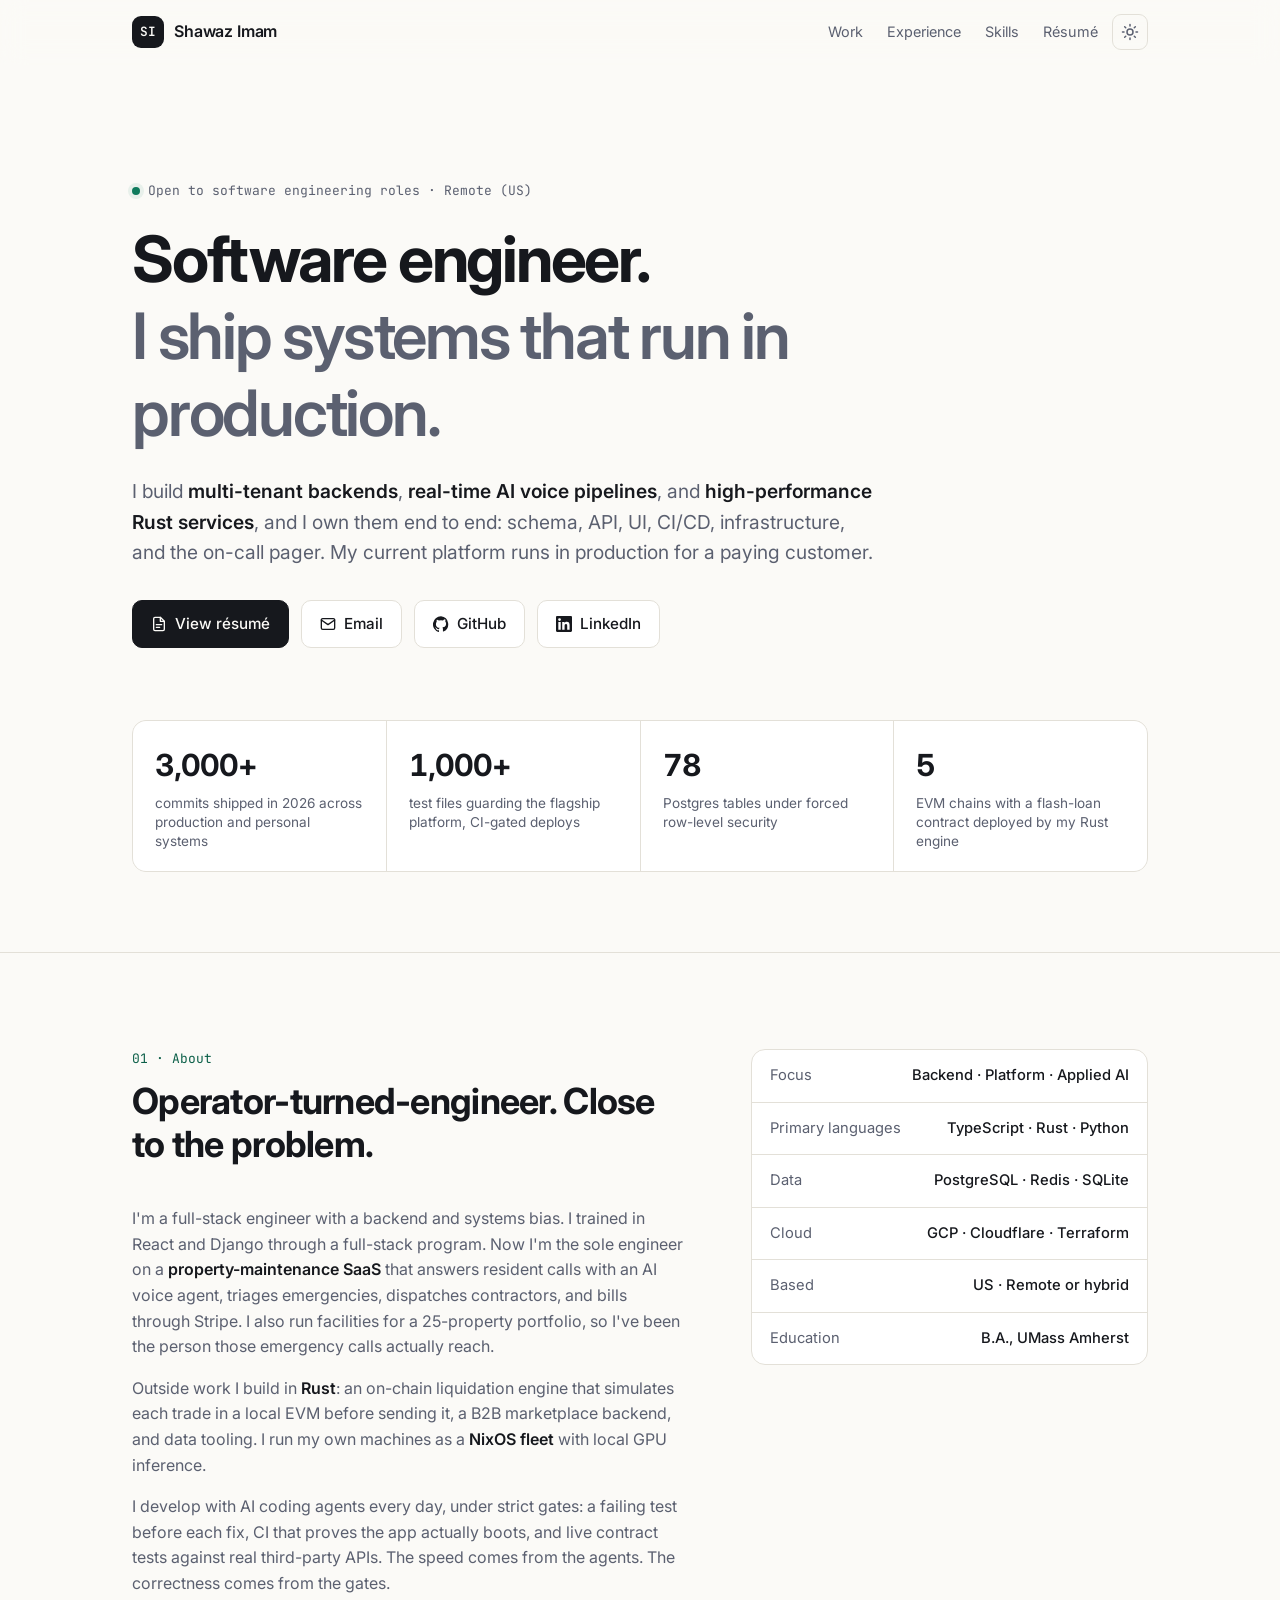
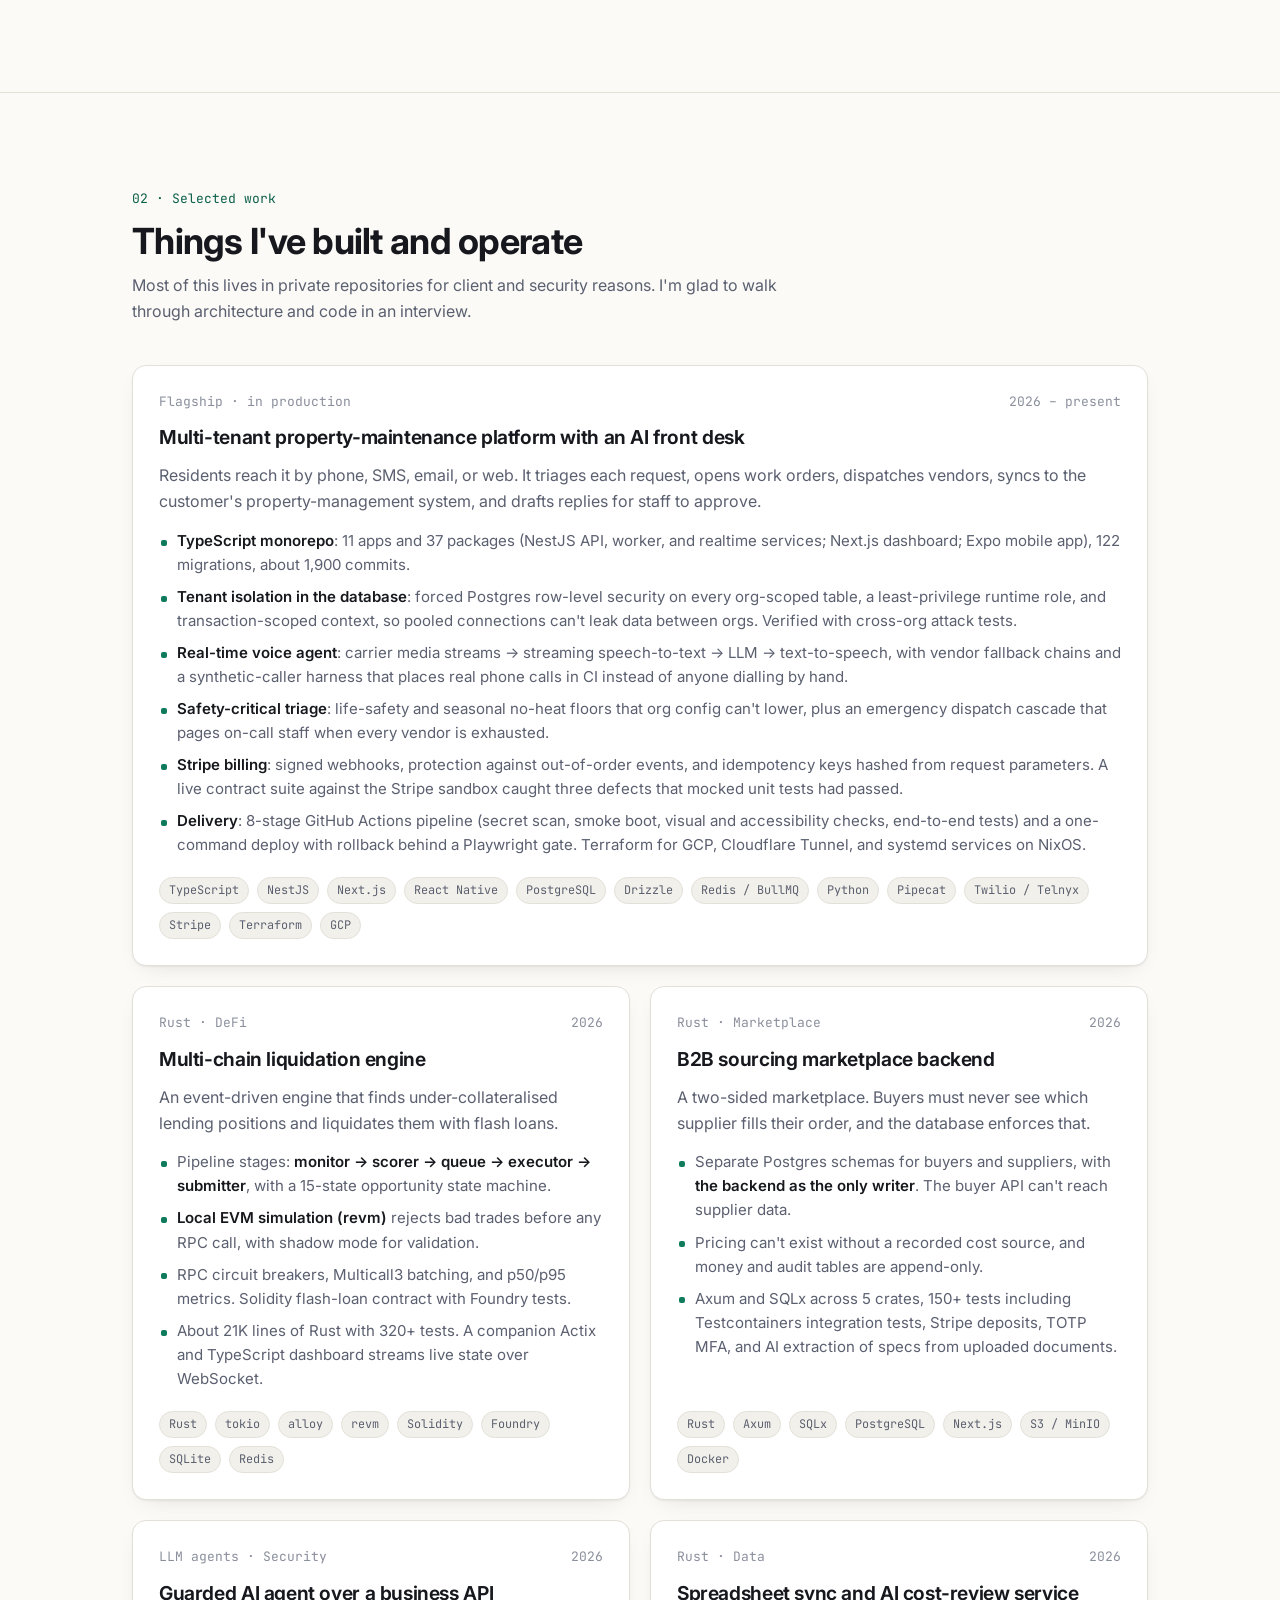
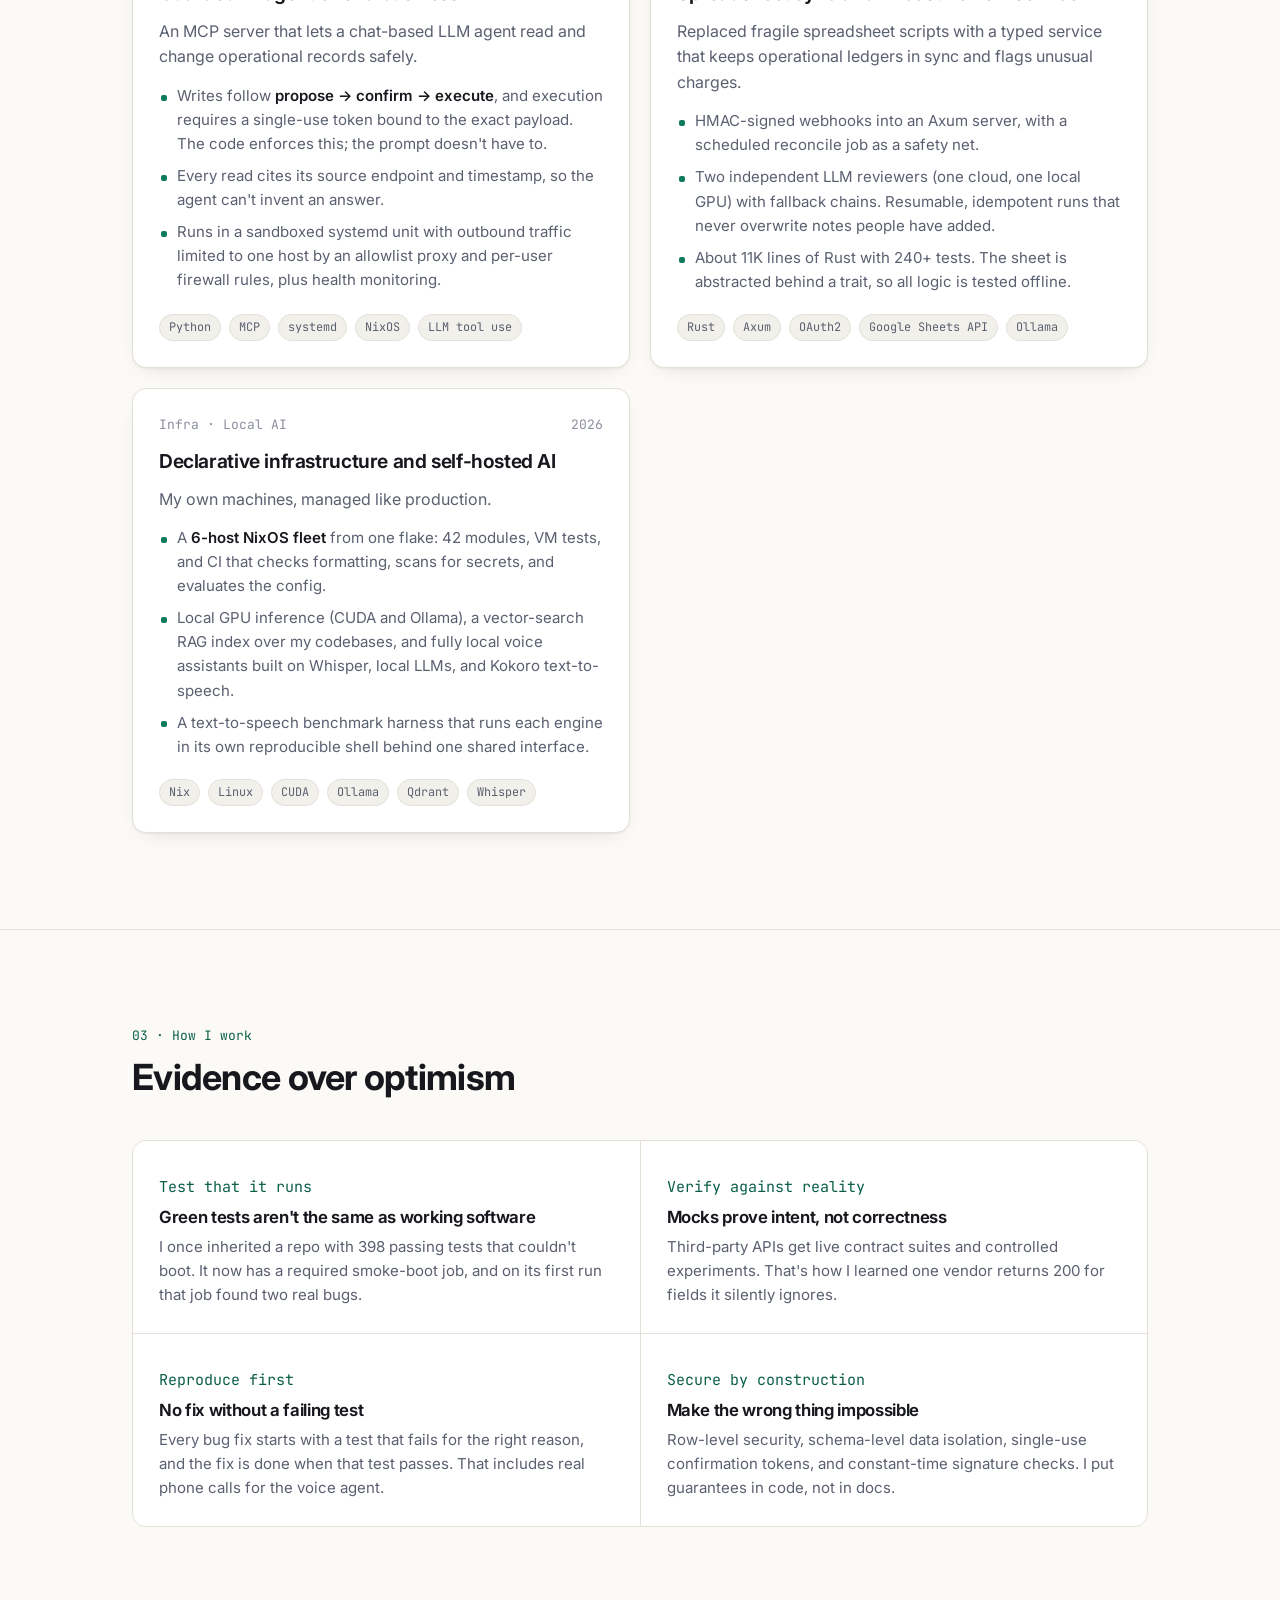
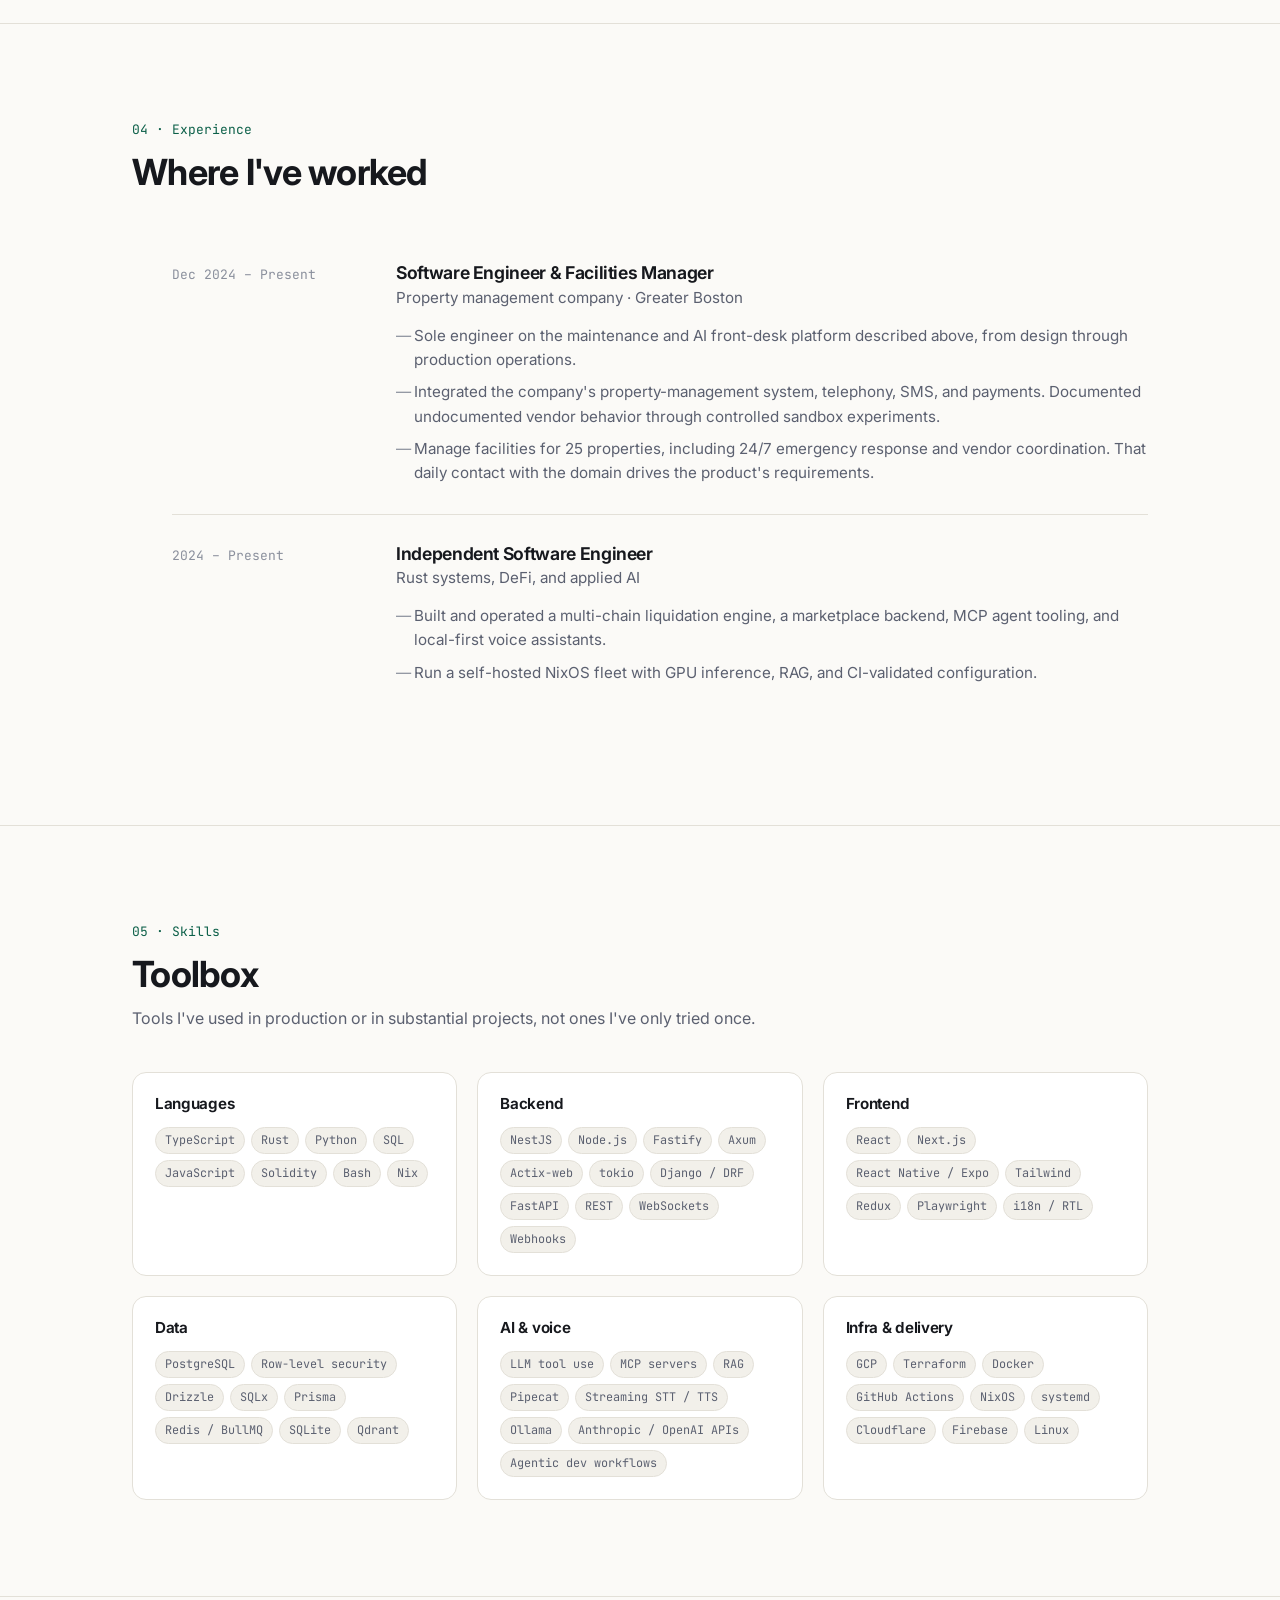
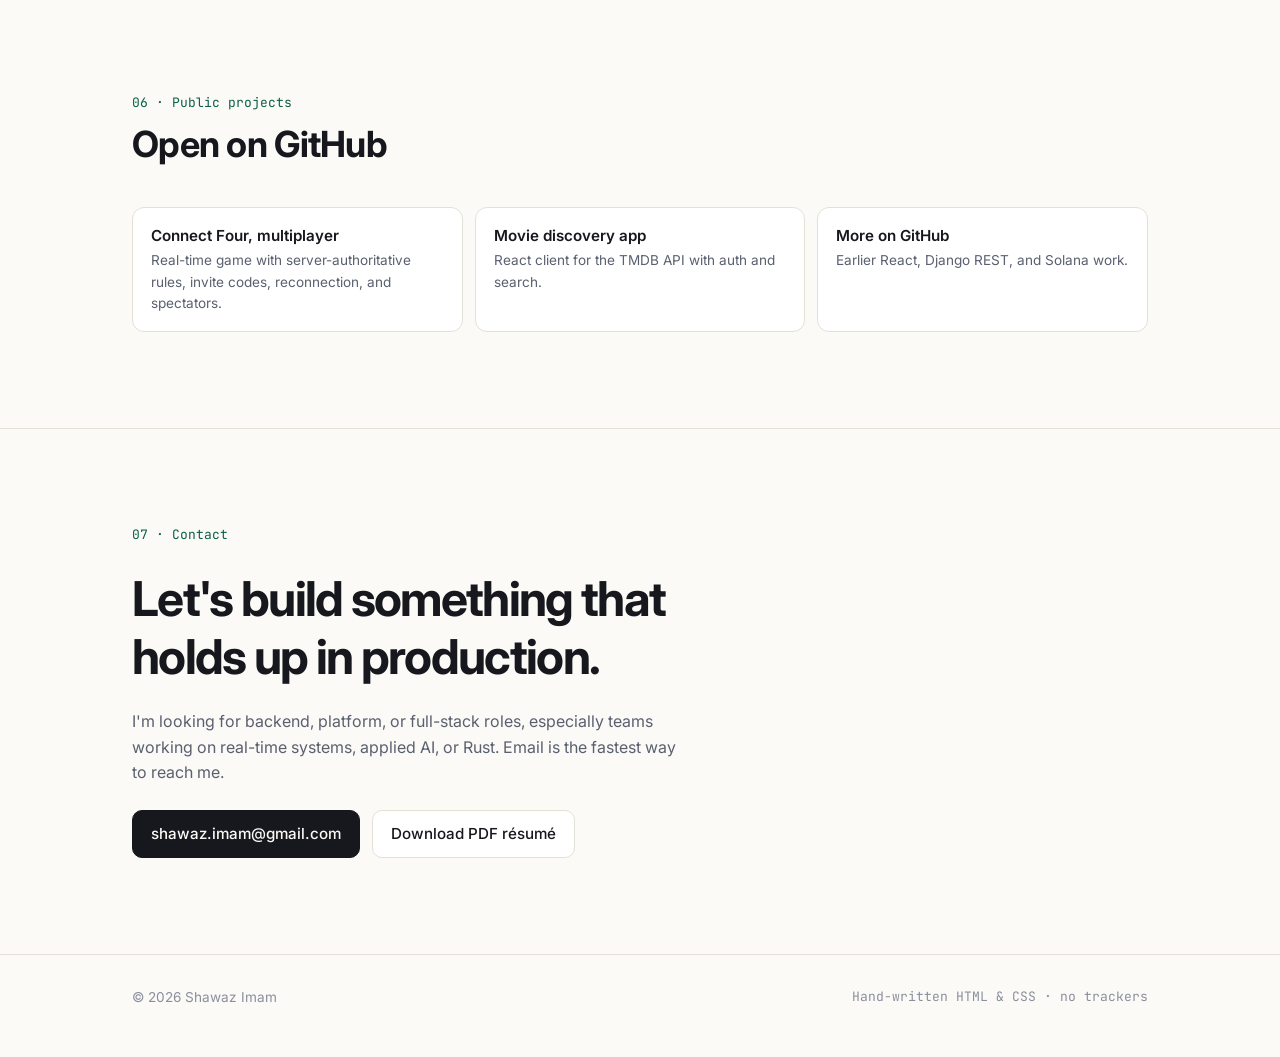
==== index.html @ 184ab825 "Remove NioyaTech role from portfolio and résumé It was not a real employer; drop the role, its metri" ====
<!doctype html>
<html lang="en" class="no-js">
  <head>
    <meta charset="UTF-8" />
    <meta name="viewport" content="width=device-width, initial-scale=1.0" />
    <title>Shawaz Imam — Software Engineer</title>
    <meta
      name="description"
      content="Shawaz Imam — software engineer building production backends, real-time AI voice systems, and Rust services. TypeScript, Rust, Python, PostgreSQL."
    />
    <meta property="og:title" content="Shawaz Imam — Software Engineer" />
    <meta
      property="og:description"
      content="Production backends, real-time AI voice systems, and Rust services."
    />
    <meta property="og:type" content="website" />
    <meta property="og:url" content="https://shawaz.org/" />
    <meta name="theme-color" content="#0c0e12" media="(prefers-color-scheme: dark)" />
    <meta name="theme-color" content="#fbfaf7" media="(prefers-color-scheme: light)" />
    <link rel="canonical" href="https://shawaz.org/" />
    <link rel="icon" href="./Images/favicon.svg" type="image/svg+xml" />
    <link rel="icon" type="image/png" sizes="32x32" href="./favicon-32x32.png" />
    <link rel="apple-touch-icon" sizes="180x180" href="./Images/apple-touch-icon.png" />
    <link rel="preconnect" href="https://fonts.googleapis.com" />
    <link rel="preconnect" href="https://fonts.gstatic.com" crossorigin />
    <link
      href="https://fonts.googleapis.com/css2?family=Inter:wght@400;500;600;700&family=JetBrains+Mono:wght@400;500;600&display=swap"
      rel="stylesheet"
    />
    <link rel="stylesheet" href="./styles/main.css" />
    <script>
      try {
        var t = localStorage.getItem("shawaz-theme");
        if (t === "light" || t === "dark") document.documentElement.setAttribute("data-theme", t);
      } catch (e) {}
    </script>
    <script type="application/ld+json">
      {
        "@context": "https://schema.org",
        "@type": "Person",
        "name": "Shawaz Imam",
        "jobTitle": "Software Engineer",
        "url": "https://shawaz.org",
        "sameAs": ["https://github.com/shawazi", "https://www.linkedin.com/in/shawazi/"]
      }
    </script>
  </head>
  <body>
    <a class="skip" href="#main">Skip to content</a>

    <header class="nav">
      <div class="wrap">
        <a class="brand" href="#top" aria-label="Shawaz Imam, home">
          <span class="monogram" aria-hidden="true">SI</span>
          <span>Shawaz Imam</span>
        </a>
        <nav aria-label="Primary">
          <ul class="nav-links">
            <li class="hide-sm"><a href="#work">Work</a></li>
            <li class="hide-sm"><a href="#experience">Experience</a></li>
            <li class="hide-sm"><a href="#skills">Skills</a></li>
            <li><a href="./resume.html">Résumé</a></li>
            <li>
              <button class="icon-btn" id="theme-toggle" type="button" aria-label="Toggle color theme">
                <svg viewBox="0 0 24 24" fill="none" stroke="currentColor" stroke-width="2" stroke-linecap="round" stroke-linejoin="round" aria-hidden="true">
                  <circle cx="12" cy="12" r="4" />
                  <path d="M12 2v2M12 20v2M4.9 4.9l1.4 1.4M17.7 17.7l1.4 1.4M2 12h2M20 12h2M4.9 19.1l1.4-1.4M17.7 6.3l1.4-1.4" />
                </svg>
              </button>
            </li>
          </ul>
        </nav>
      </div>
    </header>

    <main id="main">
      <section class="hero" id="top">
        <div class="wrap">
          <p class="eyebrow mono"><span class="dot" aria-hidden="true"></span>Open to software engineering roles · Remote (US)</p>
          <h1>Software engineer. <span>I ship systems that run in production.</span></h1>
          <p class="lede">
            I build <strong>multi-tenant backends</strong>, <strong>real-time AI voice pipelines</strong>, and
            <strong>high-performance Rust services</strong>, and I own them end to end: schema, API, UI, CI/CD,
            infrastructure, and the on-call pager. My current platform runs in production for a paying customer.
          </p>
          <div class="cta">
            <a class="btn primary" href="./resume.html">
              <svg viewBox="0 0 24 24" fill="none" stroke="currentColor" stroke-width="2" stroke-linecap="round" stroke-linejoin="round" aria-hidden="true"><path d="M14 2H6a2 2 0 0 0-2 2v16a2 2 0 0 0 2 2h12a2 2 0 0 0 2-2V8z" /><path d="M14 2v6h6M8 13h8M8 17h5" /></svg>
              View résumé
            </a>
            <a class="btn" href="mailto:shawaz.imam@gmail.com">
              <svg viewBox="0 0 24 24" fill="none" stroke="currentColor" stroke-width="2" stroke-linecap="round" stroke-linejoin="round" aria-hidden="true"><rect x="2" y="4" width="20" height="16" rx="2" /><path d="m22 6-10 7L2 6" /></svg>
              Email
            </a>
            <a class="btn" href="https://github.com/shawazi" target="_blank" rel="noopener">
              <svg viewBox="0 0 24 24" fill="currentColor" aria-hidden="true"><path d="M12 .5a12 12 0 0 0-3.8 23.4c.6.1.8-.3.8-.6v-2c-3.3.7-4-1.6-4-1.6-.6-1.4-1.4-1.8-1.4-1.8-1.1-.8.1-.7.1-.7 1.2.1 1.9 1.2 1.9 1.2 1.1 1.8 2.8 1.3 3.5 1 .1-.8.4-1.3.8-1.6-2.7-.3-5.5-1.3-5.5-5.9 0-1.3.5-2.4 1.2-3.2-.1-.3-.5-1.5.1-3.2 0 0 1-.3 3.3 1.2a11.5 11.5 0 0 1 6 0C17.3 4.6 18.3 5 18.3 5c.7 1.7.2 2.9.1 3.2.8.8 1.2 1.9 1.2 3.2 0 4.6-2.8 5.6-5.5 5.9.4.4.8 1.1.8 2.2v3.3c0 .3.2.7.8.6A12 12 0 0 0 12 .5z" /></svg>
              GitHub
            </a>
            <a class="btn" href="https://www.linkedin.com/in/shawazi/" target="_blank" rel="noopener">
              <svg viewBox="0 0 24 24" fill="currentColor" aria-hidden="true"><path d="M20.4 20.5h-3.6v-5.6c0-1.3 0-3-1.8-3s-2.1 1.4-2.1 2.9v5.7H9.3V9h3.4v1.6c.5-.9 1.6-1.8 3.4-1.8 3.6 0 4.3 2.4 4.3 5.5v6.2zM5.3 7.4a2.1 2.1 0 1 1 0-4.2 2.1 2.1 0 0 1 0 4.2zm1.8 13.1H3.5V9h3.6v11.5zM22.2 0H1.8C.8 0 0 .8 0 1.7v20.6c0 .9.8 1.7 1.8 1.7h20.4c1 0 1.8-.8 1.8-1.7V1.7C24 .8 23.2 0 22.2 0z" /></svg>
              LinkedIn
            </a>
          </div>

          <div class="stats reveal" role="list">
            <div class="stat" role="listitem"><b>3,000+</b><span>commits shipped in 2026 across production and personal systems</span></div>
            <div class="stat" role="listitem"><b>1,000+</b><span>test files guarding the flagship platform, CI-gated deploys</span></div>
            <div class="stat" role="listitem"><b>78</b><span>Postgres tables under forced row-level security</span></div>
            <div class="stat" role="listitem"><b>5</b><span>EVM chains with a flash-loan contract deployed by my Rust engine</span></div>
          </div>
        </div>
      </section>

      <section class="block" id="about">
        <div class="wrap about">
          <div class="reveal">
            <div class="section-head">
              <p class="mono">01 · About</p>
              <h2>Operator-turned-engineer. Close to the problem.</h2>
            </div>
            <div class="prose">
              <p>
                I'm a full-stack engineer with a backend and systems bias. I trained in React and Django through a full-stack program.
                Now I'm the sole engineer on a <strong>property-maintenance SaaS</strong> that answers resident calls with an
                AI voice agent, triages emergencies, dispatches contractors, and bills through Stripe. I also run
                facilities for a 25-property portfolio, so I've been the person those emergency calls actually reach.
              </p>
              <p>
                Outside work I build in <strong>Rust</strong>: an on-chain liquidation engine that simulates each trade in
                a local EVM before sending it, a B2B marketplace backend, and data tooling. I run my own machines as a
                <strong>NixOS fleet</strong> with local GPU inference.
              </p>
              <p>
                I develop with AI coding agents every day, under strict gates: a failing test before each fix, CI that
                proves the app actually boots, and live contract tests against real third-party APIs. The speed comes from the
                agents. The correctness comes from the gates.
              </p>
            </div>
          </div>
          <ul class="facts reveal" aria-label="Quick facts">
            <li><span>Focus</span><span>Backend · Platform · Applied AI</span></li>
            <li><span>Primary languages</span><span>TypeScript · Rust · Python</span></li>
            <li><span>Data</span><span>PostgreSQL · Redis · SQLite</span></li>
            <li><span>Cloud</span><span>GCP · Cloudflare · Terraform</span></li>
            <li><span>Based</span><span>US · Remote or hybrid</span></li>
            <li><span>Education</span><span>B.A., UMass Amherst</span></li>
          </ul>
        </div>
      </section>

      <section class="block" id="work">
        <div class="wrap">
          <div class="section-head reveal">
            <p class="mono">02 · Selected work</p>
            <h2>Things I've built and operate</h2>
            <p>Most of this lives in private repositories for client and security reasons. I'm glad to walk through architecture and code in an interview.</p>
          </div>

          <div class="work">
            <article class="card wide reveal">
              <div class="card-top mono"><span>Flagship · in production</span><span>2026 – present</span></div>
              <h3>Multi-tenant property-maintenance platform with an AI front desk</h3>
              <p>
                Residents reach it by phone, SMS, email, or web. It triages each request, opens work orders, dispatches
                vendors, syncs to the customer's property-management system, and drafts replies for staff to approve.
              </p>
              <ul>
                <li><strong>TypeScript monorepo</strong>: 11 apps and 37 packages (NestJS API, worker, and realtime services; Next.js dashboard; Expo mobile app), 122 migrations, about 1,900 commits.</li>
                <li><strong>Tenant isolation in the database</strong>: forced Postgres row-level security on every org-scoped table, a least-privilege runtime role, and transaction-scoped context, so pooled connections can't leak data between orgs. Verified with cross-org attack tests.</li>
                <li><strong>Real-time voice agent</strong>: carrier media streams → streaming speech-to-text → LLM → text-to-speech, with vendor fallback chains and a synthetic-caller harness that places real phone calls in CI instead of anyone dialling by hand.</li>
                <li><strong>Safety-critical triage</strong>: life-safety and seasonal no-heat floors that org config can't lower, plus an emergency dispatch cascade that pages on-call staff when every vendor is exhausted.</li>
                <li><strong>Stripe billing</strong>: signed webhooks, protection against out-of-order events, and idempotency keys hashed from request parameters. A live contract suite against the Stripe sandbox caught three defects that mocked unit tests had passed.</li>
                <li><strong>Delivery</strong>: 8-stage GitHub Actions pipeline (secret scan, smoke boot, visual and accessibility checks, end-to-end tests) and a one-command deploy with rollback behind a Playwright gate. Terraform for GCP, Cloudflare Tunnel, and systemd services on NixOS.</li>
              </ul>
              <ul class="tags" aria-label="Stack">
                <li>TypeScript</li><li>NestJS</li><li>Next.js</li><li>React Native</li><li>PostgreSQL</li><li>Drizzle</li><li>Redis / BullMQ</li><li>Python</li><li>Pipecat</li><li>Twilio / Telnyx</li><li>Stripe</li><li>Terraform</li><li>GCP</li>
              </ul>
            </article>

            <article class="card reveal">
              <div class="card-top mono"><span>Rust · DeFi</span><span>2026</span></div>
              <h3>Multi-chain liquidation engine</h3>
              <p>An event-driven engine that finds under-collateralised lending positions and liquidates them with flash loans.</p>
              <ul>
                <li>Pipeline stages: <strong>monitor → scorer → queue → executor → submitter</strong>, with a 15-state opportunity state machine.</li>
                <li><strong>Local EVM simulation (revm)</strong> rejects bad trades before any RPC call, with shadow mode for validation.</li>
                <li>RPC circuit breakers, Multicall3 batching, and p50/p95 metrics. Solidity flash-loan contract with Foundry tests.</li>
                <li>About 21K lines of Rust with 320+ tests. A companion Actix and TypeScript dashboard streams live state over WebSocket.</li>
              </ul>
              <ul class="tags" aria-label="Stack"><li>Rust</li><li>tokio</li><li>alloy</li><li>revm</li><li>Solidity</li><li>Foundry</li><li>SQLite</li><li>Redis</li></ul>
            </article>

            <article class="card reveal">
              <div class="card-top mono"><span>Rust · Marketplace</span><span>2026</span></div>
              <h3>B2B sourcing marketplace backend</h3>
              <p>A two-sided marketplace. Buyers must never see which supplier fills their order, and the database enforces that.</p>
              <ul>
                <li>Separate Postgres schemas for buyers and suppliers, with <strong>the backend as the only writer</strong>. The buyer API can't reach supplier data.</li>
                <li>Pricing can't exist without a recorded cost source, and money and audit tables are append-only.</li>
                <li>Axum and SQLx across 5 crates, 150+ tests including Testcontainers integration tests, Stripe deposits, TOTP MFA, and AI extraction of specs from uploaded documents.</li>
              </ul>
              <ul class="tags" aria-label="Stack"><li>Rust</li><li>Axum</li><li>SQLx</li><li>PostgreSQL</li><li>Next.js</li><li>S3 / MinIO</li><li>Docker</li></ul>
            </article>

            <article class="card reveal">
              <div class="card-top mono"><span>LLM agents · Security</span><span>2026</span></div>
              <h3>Guarded AI agent over a business API</h3>
              <p>An MCP server that lets a chat-based LLM agent read and change operational records safely.</p>
              <ul>
                <li>Writes follow <strong>propose → confirm → execute</strong>, and execution requires a single-use token bound to the exact payload. The code enforces this; the prompt doesn't have to.</li>
                <li>Every read cites its source endpoint and timestamp, so the agent can't invent an answer.</li>
                <li>Runs in a sandboxed systemd unit with outbound traffic limited to one host by an allowlist proxy and per-user firewall rules, plus health monitoring.</li>
              </ul>
              <ul class="tags" aria-label="Stack"><li>Python</li><li>MCP</li><li>systemd</li><li>NixOS</li><li>LLM tool use</li></ul>
            </article>

            <article class="card reveal">
              <div class="card-top mono"><span>Rust · Data</span><span>2026</span></div>
              <h3>Spreadsheet sync and AI cost-review service</h3>
              <p>Replaced fragile spreadsheet scripts with a typed service that keeps operational ledgers in sync and flags unusual charges.</p>
              <ul>
                <li>HMAC-signed webhooks into an Axum server, with a scheduled reconcile job as a safety net.</li>
                <li>Two independent LLM reviewers (one cloud, one local GPU) with fallback chains. Resumable, idempotent runs that never overwrite notes people have added.</li>
                <li>About 11K lines of Rust with 240+ tests. The sheet is abstracted behind a trait, so all logic is tested offline.</li>
              </ul>
              <ul class="tags" aria-label="Stack"><li>Rust</li><li>Axum</li><li>OAuth2</li><li>Google Sheets API</li><li>Ollama</li></ul>
            </article>

            <article class="card reveal">
              <div class="card-top mono"><span>Infra · Local AI</span><span>2026</span></div>
              <h3>Declarative infrastructure and self-hosted AI</h3>
              <p>My own machines, managed like production.</p>
              <ul>
                <li>A <strong>6-host NixOS fleet</strong> from one flake: 42 modules, VM tests, and CI that checks formatting, scans for secrets, and evaluates the config.</li>
                <li>Local GPU inference (CUDA and Ollama), a vector-search RAG index over my codebases, and fully local voice assistants built on Whisper, local LLMs, and Kokoro text-to-speech.</li>
                <li>A text-to-speech benchmark harness that runs each engine in its own reproducible shell behind one shared interface.</li>
              </ul>
              <ul class="tags" aria-label="Stack"><li>Nix</li><li>Linux</li><li>CUDA</li><li>Ollama</li><li>Qdrant</li><li>Whisper</li></ul>
            </article>
          </div>
        </div>
      </section>

      <section class="block" id="principles">
        <div class="wrap">
          <div class="section-head reveal">
            <p class="mono">03 · How I work</p>
            <h2>Evidence over optimism</h2>
          </div>
          <div class="principles reveal">
            <div class="principle">
              <p class="mono">Test that it runs</p>
              <h3>Green tests aren't the same as working software</h3>
              <p>I once inherited a repo with 398 passing tests that couldn't boot. It now has a required smoke-boot job, and on its first run that job found two real bugs.</p>
            </div>
            <div class="principle">
              <p class="mono">Verify against reality</p>
              <h3>Mocks prove intent, not correctness</h3>
              <p>Third-party APIs get live contract suites and controlled experiments. That's how I learned one vendor returns 200 for fields it silently ignores.</p>
            </div>
            <div class="principle">
              <p class="mono">Reproduce first</p>
              <h3>No fix without a failing test</h3>
              <p>Every bug fix starts with a test that fails for the right reason, and the fix is done when that test passes. That includes real phone calls for the voice agent.</p>
            </div>
            <div class="principle">
              <p class="mono">Secure by construction</p>
              <h3>Make the wrong thing impossible</h3>
              <p>Row-level security, schema-level data isolation, single-use confirmation tokens, and constant-time signature checks. I put guarantees in code, not in docs.</p>
            </div>
          </div>
        </div>
      </section>

      <section class="block" id="experience">
        <div class="wrap">
          <div class="section-head reveal">
            <p class="mono">04 · Experience</p>
            <h2>Where I've worked</h2>
          </div>
          <ol class="timeline">
            <li class="role reveal">
              <p class="when mono">Dec 2024 – Present</p>
              <div>
                <h3>Software Engineer &amp; Facilities Manager</h3>
                <p class="org">Property management company · Greater Boston</p>
                <ul>
                  <li>Sole engineer on the maintenance and AI front-desk platform described above, from design through production operations.</li>
                  <li>Integrated the company's property-management system, telephony, SMS, and payments. Documented undocumented vendor behavior through controlled sandbox experiments.</li>
                  <li>Manage facilities for 25 properties, including 24/7 emergency response and vendor coordination. That daily contact with the domain drives the product's requirements.</li>
                </ul>
              </div>
            </li>
            <li class="role reveal">
              <p class="when mono">2024 – Present</p>
              <div>
                <h3>Independent Software Engineer</h3>
                <p class="org">Rust systems, DeFi, and applied AI</p>
                <ul>
                  <li>Built and operated a multi-chain liquidation engine, a marketplace backend, MCP agent tooling, and local-first voice assistants.</li>
                  <li>Run a self-hosted NixOS fleet with GPU inference, RAG, and CI-validated configuration.</li>
                </ul>
              </div>
            </li>
          </ol>
        </div>
      </section>

      <section class="block" id="skills">
        <div class="wrap">
          <div class="section-head reveal">
            <p class="mono">05 · Skills</p>
            <h2>Toolbox</h2>
            <p>Tools I've used in production or in substantial projects, not ones I've only tried once.</p>
          </div>
          <div class="skills">
            <div class="skill-group reveal"><h3>Languages</h3><ul class="tags"><li>TypeScript</li><li>Rust</li><li>Python</li><li>SQL</li><li>JavaScript</li><li>Solidity</li><li>Bash</li><li>Nix</li></ul></div>
            <div class="skill-group reveal"><h3>Backend</h3><ul class="tags"><li>NestJS</li><li>Node.js</li><li>Fastify</li><li>Axum</li><li>Actix-web</li><li>tokio</li><li>Django / DRF</li><li>FastAPI</li><li>REST</li><li>WebSockets</li><li>Webhooks</li></ul></div>
            <div class="skill-group reveal"><h3>Frontend</h3><ul class="tags"><li>React</li><li>Next.js</li><li>React Native / Expo</li><li>Tailwind</li><li>Redux</li><li>Playwright</li><li>i18n / RTL</li></ul></div>
            <div class="skill-group reveal"><h3>Data</h3><ul class="tags"><li>PostgreSQL</li><li>Row-level security</li><li>Drizzle</li><li>SQLx</li><li>Prisma</li><li>Redis / BullMQ</li><li>SQLite</li><li>Qdrant</li></ul></div>
            <div class="skill-group reveal"><h3>AI &amp; voice</h3><ul class="tags"><li>LLM tool use</li><li>MCP servers</li><li>RAG</li><li>Pipecat</li><li>Streaming STT / TTS</li><li>Ollama</li><li>Anthropic / OpenAI APIs</li><li>Agentic dev workflows</li></ul></div>
            <div class="skill-group reveal"><h3>Infra &amp; delivery</h3><ul class="tags"><li>GCP</li><li>Terraform</li><li>Docker</li><li>GitHub Actions</li><li>NixOS</li><li>systemd</li><li>Cloudflare</li><li>Firebase</li><li>Linux</li></ul></div>
          </div>
        </div>
      </section>

      <section class="block" id="earlier">
        <div class="wrap">
          <div class="section-head reveal">
            <p class="mono">06 · Public projects</p>
            <h2>Open on GitHub</h2>
          </div>
          <ul class="earlier reveal">
            <li><a href="https://github.com/shawazi/connect-four" target="_blank" rel="noopener"><b>Connect Four, multiplayer</b><span>Real-time game with server-authoritative rules, invite codes, reconnection, and spectators.</span></a></li>
            <li><a href="https://movies.shawaz.org" target="_blank" rel="noopener"><b>Movie discovery app</b><span>React client for the TMDB API with auth and search.</span></a></li>
            <li><a href="https://github.com/shawazi?tab=repositories" target="_blank" rel="noopener"><b>More on GitHub</b><span>Earlier React, Django REST, and Solana work.</span></a></li>
          </ul>
        </div>
      </section>

      <section class="block" id="contact">
        <div class="wrap contact reveal">
          <p class="mono" style="color: var(--accent-text)">07 · Contact</p>
          <h2>Let's build something that holds up in production.</h2>
          <p>I'm looking for backend, platform, or full-stack roles, especially teams working on real-time systems, applied AI, or Rust. Email is the fastest way to reach me.</p>
          <div class="cta" style="margin-top: 0">
            <a class="btn primary" href="mailto:shawaz.imam@gmail.com">shawaz.imam@gmail.com</a>
            <a class="btn" href="./Images/Shawaz_Resume.pdf" target="_blank" rel="noopener">Download PDF résumé</a>
          </div>
        </div>
      </section>
    </main>

    <footer>
      <div class="wrap">
        <span>© <span id="year">2026</span> Shawaz Imam</span>
        <span class="mono">Hand-written HTML &amp; CSS · no trackers</span>
      </div>
    </footer>

    <script src="./scripts/main.js" defer></script>
  </body>
</html>
---- styles/main.css ----
/* shawaz.org — single stylesheet, no build step (served as-is by GitHub Pages). */

:root {
  --bg: #fbfaf7;
  --bg-raised: #ffffff;
  --bg-sunken: #f2f0ea;
  --text: #16181d;
  --text-muted: #5b6070;
  --text-faint: #8a8f9c;
  --border: #e3e0d8;
  --accent: #0f7a5c;
  --accent-soft: #0f7a5c14;
  --accent-text: #0b5f48;
  --focus: #2f6fed;
  --shadow: 0 1px 2px #0000000d, 0 8px 24px -12px #00000026;

  --font-sans:
    "Inter", ui-sans-serif, system-ui, -apple-system, "Segoe UI", sans-serif;
  --font-mono:
    "JetBrains Mono", ui-monospace, "SFMono-Regular", Menlo, monospace;

  --radius: 14px;
  --wrap: 1080px;
  --gutter: clamp(16px, 4vw, 32px);

  color-scheme: light;
}

@media (prefers-color-scheme: dark) {
  :root:not([data-theme="light"]) {
    --bg: #0c0e12;
    --bg-raised: #13161c;
    --bg-sunken: #0f1216;
    --text: #e8e9ec;
    --text-muted: #a2a7b3;
    --text-faint: #6e7482;
    --border: #232833;
    --accent: #3ecf9b;
    --accent-soft: #3ecf9b17;
    --accent-text: #6ee0b5;
    --focus: #7aa7ff;
    --shadow: 0 1px 2px #00000066, 0 12px 32px -16px #000000b3;
    color-scheme: dark;
  }
}

:root[data-theme="dark"] {
  --bg: #0c0e12;
  --bg-raised: #13161c;
  --bg-sunken: #0f1216;
  --text: #e8e9ec;
  --text-muted: #a2a7b3;
  --text-faint: #6e7482;
  --border: #232833;
  --accent: #3ecf9b;
  --accent-soft: #3ecf9b17;
  --accent-text: #6ee0b5;
  --focus: #7aa7ff;
  --shadow: 0 1px 2px #00000066, 0 12px 32px -16px #000000b3;
  color-scheme: dark;
}

*,
*::before,
*::after {
  box-sizing: border-box;
}

html {
  scroll-behavior: smooth;
  scroll-padding-top: 80px;
  -webkit-text-size-adjust: 100%;
}

body {
  margin: 0;
  background: var(--bg);
  color: var(--text);
  font-family: var(--font-sans);
  font-size: 16px;
  line-height: 1.6;
  -webkit-font-smoothing: antialiased;
  text-rendering: optimizeLegibility;
  overflow-x: hidden;
}

a {
  color: inherit;
  text-decoration-color: var(--border);
  text-underline-offset: 3px;
  transition:
    color 0.15s,
    text-decoration-color 0.15s;
}

a:hover {
  color: var(--accent-text);
  text-decoration-color: currentColor;
}

:focus-visible {
  outline: 2px solid var(--focus);
  outline-offset: 3px;
  border-radius: 6px;
}

h1,
h2,
h3 {
  line-height: 1.2;
  letter-spacing: -0.02em;
  margin: 0;
}

p {
  margin: 0;
}

ul {
  margin: 0;
  padding: 0;
}

.wrap {
  max-width: var(--wrap);
  margin: 0 auto;
  padding: 0 var(--gutter);
}

.skip {
  position: absolute;
  left: -999px;
  top: 8px;
  background: var(--bg-raised);
  padding: 8px 12px;
  border-radius: 8px;
  z-index: 100;
}

.skip:focus {
  left: 8px;
}

.mono {
  font-family: var(--font-mono);
  font-size: 0.8125rem;
  letter-spacing: 0;
}

/* ---------- Nav ---------- */

.nav {
  position: sticky;
  top: 0;
  z-index: 50;
  background: color-mix(in srgb, var(--bg) 82%, transparent);
  backdrop-filter: saturate(160%) blur(12px);
  -webkit-backdrop-filter: saturate(160%) blur(12px);
  border-bottom: 1px solid transparent;
  transition: border-color 0.2s;
}

.nav.scrolled {
  border-bottom-color: var(--border);
}

.nav .wrap {
  display: flex;
  align-items: center;
  justify-content: space-between;
  height: 64px;
  gap: 16px;
}

.brand {
  display: inline-flex;
  align-items: center;
  gap: 10px;
  font-weight: 600;
  text-decoration: none;
  letter-spacing: -0.01em;
}

.monogram {
  display: grid;
  place-items: center;
  width: 32px;
  height: 32px;
  border-radius: 9px;
  background: var(--text);
  color: var(--bg);
  font-family: var(--font-mono);
  font-size: 0.8rem;
  font-weight: 600;
}

.nav-links {
  display: flex;
  align-items: center;
  gap: 4px;
  list-style: none;
}

.nav-links a {
  display: inline-block;
  padding: 6px 10px;
  border-radius: 8px;
  font-size: 0.9rem;
  color: var(--text-muted);
  text-decoration: none;
}

.nav-links a:hover {
  color: var(--text);
  background: var(--bg-sunken);
}

.icon-btn {
  display: inline-grid;
  place-items: center;
  width: 36px;
  height: 36px;
  border: 1px solid var(--border);
  border-radius: 9px;
  background: transparent;
  color: var(--text-muted);
  cursor: pointer;
}

.icon-btn:hover {
  color: var(--text);
  background: var(--bg-sunken);
}

.icon-btn svg {
  width: 18px;
  height: 18px;
}

@media (max-width: 720px) {
  .nav-links .hide-sm {
    display: none;
  }
}

/* ---------- Hero ---------- */

.hero {
  padding: clamp(56px, 10vw, 112px) 0 clamp(48px, 7vw, 80px);
}

.eyebrow {
  display: inline-flex;
  align-items: center;
  gap: 8px;
  color: var(--text-muted);
  margin-bottom: 20px;
}

.dot {
  width: 8px;
  height: 8px;
  border-radius: 50%;
  background: var(--accent);
  box-shadow: 0 0 0 4px var(--accent-soft);
}

.hero h1 {
  font-size: clamp(2.3rem, 6vw, 4rem);
  font-weight: 700;
  letter-spacing: -0.035em;
  max-width: 20ch;
}

.hero h1 span {
  display: block;
  color: var(--text-muted);
  font-weight: 600;
}

.lede {
  margin-top: 24px;
  max-width: 62ch;
  font-size: clamp(1.05rem, 1.6vw, 1.2rem);
  color: var(--text-muted);
}

.lede strong {
  color: var(--text);
  font-weight: 600;
}

.cta {
  display: flex;
  flex-wrap: wrap;
  gap: 12px;
  margin-top: 32px;
}

.btn {
  display: inline-flex;
  align-items: center;
  gap: 8px;
  padding: 11px 18px;
  border-radius: 10px;
  border: 1px solid var(--border);
  background: var(--bg-raised);
  font-weight: 500;
  font-size: 0.95rem;
  text-decoration: none;
  transition:
    transform 0.15s,
    border-color 0.15s,
    background 0.15s;
}

.btn:hover {
  transform: translateY(-1px);
  border-color: var(--text-faint);
  color: var(--text);
}

.btn.primary {
  background: var(--text);
  color: var(--bg);
  border-color: var(--text);
}

.btn.primary:hover {
  color: var(--bg);
  opacity: 0.9;
}

.btn svg {
  width: 16px;
  height: 16px;
}

.stats {
  display: grid;
  grid-template-columns: repeat(4, minmax(0, 1fr));
  gap: 1px;
  margin-top: clamp(48px, 7vw, 72px);
  background: var(--border);
  border: 1px solid var(--border);
  border-radius: var(--radius);
  overflow: hidden;
}

.stat {
  background: var(--bg-raised);
  padding: 20px 22px;
}

.stat b {
  display: block;
  font-size: clamp(1.4rem, 2.6vw, 1.9rem);
  font-weight: 700;
  letter-spacing: -0.03em;
  font-variant-numeric: tabular-nums;
}

.stat span {
  display: block;
  margin-top: 4px;
  font-size: 0.85rem;
  color: var(--text-muted);
  line-height: 1.4;
}

@media (max-width: 720px) {
  .stats {
    grid-template-columns: repeat(2, minmax(0, 1fr));
  }
}

/* ---------- Sections ---------- */

section.block {
  padding: clamp(56px, 8vw, 96px) 0;
  border-top: 1px solid var(--border);
}

.section-head {
  display: grid;
  gap: 10px;
  margin-bottom: 40px;
  max-width: 68ch;
}

.section-head .mono {
  color: var(--accent-text);
}

.section-head h2 {
  font-size: clamp(1.6rem, 3.2vw, 2.25rem);
  font-weight: 700;
}

.section-head p {
  color: var(--text-muted);
}

/* ---------- About ---------- */

.about {
  display: grid;
  grid-template-columns: 1.4fr 1fr;
  gap: clamp(32px, 5vw, 64px);
  align-items: start;
}

.about .prose p + p {
  margin-top: 16px;
}

.about .prose p {
  color: var(--text-muted);
}

.about .prose strong {
  color: var(--text);
  font-weight: 600;
}

.facts {
  list-style: none;
  border: 1px solid var(--border);
  border-radius: var(--radius);
  background: var(--bg-raised);
}

.facts li {
  display: flex;
  justify-content: space-between;
  gap: 16px;
  padding: 14px 18px;
  font-size: 0.92rem;
}

.facts li + li {
  border-top: 1px solid var(--border);
}

.facts li span:first-child {
  color: var(--text-muted);
}

.facts li span:last-child {
  text-align: right;
  font-weight: 500;
}

@media (max-width: 820px) {
  .about {
    grid-template-columns: 1fr;
  }
}

/* ---------- Work ---------- */

.work {
  display: grid;
  grid-template-columns: repeat(2, minmax(0, 1fr));
  gap: 20px;
}

.card {
  display: flex;
  flex-direction: column;
  gap: 14px;
  padding: 26px;
  border: 1px solid var(--border);
  border-radius: var(--radius);
  background: var(--bg-raised);
  box-shadow: var(--shadow);
}

.card.wide {
  grid-column: 1 / -1;
}

.card-top {
  display: flex;
  justify-content: space-between;
  align-items: baseline;
  gap: 12px;
  color: var(--text-faint);
}

.card h3 {
  font-size: 1.2rem;
  font-weight: 650;
}

.card > p {
  color: var(--text-muted);
}

.card ul {
  list-style: none;
  display: grid;
  gap: 8px;
}

.card li {
  position: relative;
  padding-left: 18px;
  font-size: 0.94rem;
  color: var(--text-muted);
}

.card li::before {
  content: "";
  position: absolute;
  left: 2px;
  top: 0.72em;
  width: 6px;
  height: 6px;
  border-radius: 2px;
  background: var(--accent);
}

.card li strong {
  color: var(--text);
  font-weight: 600;
}

.tags {
  display: flex;
  flex-wrap: wrap;
  gap: 6px;
  margin-top: auto;
  padding-top: 6px;
  list-style: none;
}

.tags li {
  padding: 3px 9px;
  border-radius: 999px;
  background: var(--bg-sunken);
  border: 1px solid var(--border);
  font-family: var(--font-mono);
  font-size: 0.74rem;
  color: var(--text-muted);
}

.tags li::before {
  display: none;
}

.card .tags {
  display: flex;
}

.card .tags li {
  padding-left: 9px;
}

.note {
  margin-top: 20px;
  font-size: 0.88rem;
  color: var(--text-faint);
}

@media (max-width: 820px) {
  .work {
    grid-template-columns: 1fr;
  }
}

/* ---------- Principles ---------- */

.principles {
  display: grid;
  grid-template-columns: repeat(2, minmax(0, 1fr));
  gap: 1px;
  background: var(--border);
  border: 1px solid var(--border);
  border-radius: var(--radius);
  overflow: hidden;
}

.principle {
  padding: 26px;
  background: var(--bg-raised);
}

.principle .mono {
  color: var(--accent-text);
}

.principle h3 {
  margin-top: 8px;
  font-size: 1.05rem;
  font-weight: 650;
}

.principle p {
  margin-top: 8px;
  font-size: 0.94rem;
  color: var(--text-muted);
}

@media (max-width: 720px) {
  .principles {
    grid-template-columns: 1fr;
  }
}

/* ---------- Experience ---------- */

.timeline {
  list-style: none;
  display: grid;
  gap: 0;
}

.role {
  display: grid;
  grid-template-columns: 200px 1fr;
  gap: 24px;
  padding: 28px 0;
}

.role + .role {
  border-top: 1px solid var(--border);
}

.role .when {
  color: var(--text-faint);
  padding-top: 3px;
}

.role h3 {
  font-size: 1.1rem;
  font-weight: 650;
}

.role .org {
  margin-top: 2px;
  color: var(--text-muted);
  font-size: 0.95rem;
}

.role ul {
  list-style: none;
  display: grid;
  gap: 8px;
  margin-top: 14px;
}

.role li {
  position: relative;
  padding-left: 18px;
  color: var(--text-muted);
  font-size: 0.95rem;
}

.role li::before {
  content: "—";
  position: absolute;
  left: 0;
  color: var(--text-faint);
}

@media (max-width: 720px) {
  .role {
    grid-template-columns: 1fr;
    gap: 6px;
  }
}

/* ---------- Skills ---------- */

.skills {
  display: grid;
  grid-template-columns: repeat(3, minmax(0, 1fr));
  gap: 20px;
}

.skill-group {
  padding: 22px;
  border: 1px solid var(--border);
  border-radius: var(--radius);
  background: var(--bg-raised);
}

.skill-group h3 {
  font-size: 0.95rem;
  font-weight: 650;
  margin-bottom: 14px;
}

.skill-group .tags {
  margin-top: 0;
  padding-top: 0;
}

@media (max-width: 900px) {
  .skills {
    grid-template-columns: repeat(2, minmax(0, 1fr));
  }
}

@media (max-width: 560px) {
  .skills {
    grid-template-columns: 1fr;
  }
}

/* ---------- Earlier work ---------- */

.earlier {
  display: grid;
  grid-template-columns: repeat(3, minmax(0, 1fr));
  gap: 12px;
  list-style: none;
}

.earlier a {
  display: block;
  height: 100%;
  padding: 16px 18px;
  border: 1px solid var(--border);
  border-radius: 12px;
  text-decoration: none;
  background: var(--bg-raised);
}

.earlier a:hover {
  border-color: var(--text-faint);
}

.earlier b {
  display: block;
  font-weight: 600;
  font-size: 0.95rem;
}

.earlier span {
  display: block;
  margin-top: 2px;
  color: var(--text-muted);
  font-size: 0.85rem;
}

@media (max-width: 720px) {
  .earlier {
    grid-template-columns: 1fr;
  }
}

/* ---------- Contact / footer ---------- */

.contact {
  display: grid;
  gap: 24px;
  justify-items: start;
}

.contact h2 {
  font-size: clamp(1.8rem, 4.4vw, 3rem);
  font-weight: 700;
  letter-spacing: -0.035em;
  max-width: 18ch;
}

.contact p {
  color: var(--text-muted);
  max-width: 56ch;
}

footer {
  padding: 32px 0 48px;
  border-top: 1px solid var(--border);
  color: var(--text-faint);
  font-size: 0.85rem;
}

footer .wrap {
  display: flex;
  flex-wrap: wrap;
  justify-content: space-between;
  gap: 12px;
}

/* ---------- Motion ---------- */

.reveal {
  opacity: 0;
  transform: translateY(12px);
  transition:
    opacity 0.6s ease,
    transform 0.6s ease;
}

.reveal.in {
  opacity: 1;
  transform: none;
}

.no-js .reveal {
  opacity: 1;
  transform: none;
}

@media (prefers-reduced-motion: reduce) {
  html {
    scroll-behavior: auto;
  }

  .reveal,
  .btn {
    opacity: 1;
    transform: none;
    transition: none;
  }
}

@media print {
  .nav,
  .cta,
  .icon-btn {
    display: none;
  }

  .reveal {
    opacity: 1;
    transform: none;
  }
}
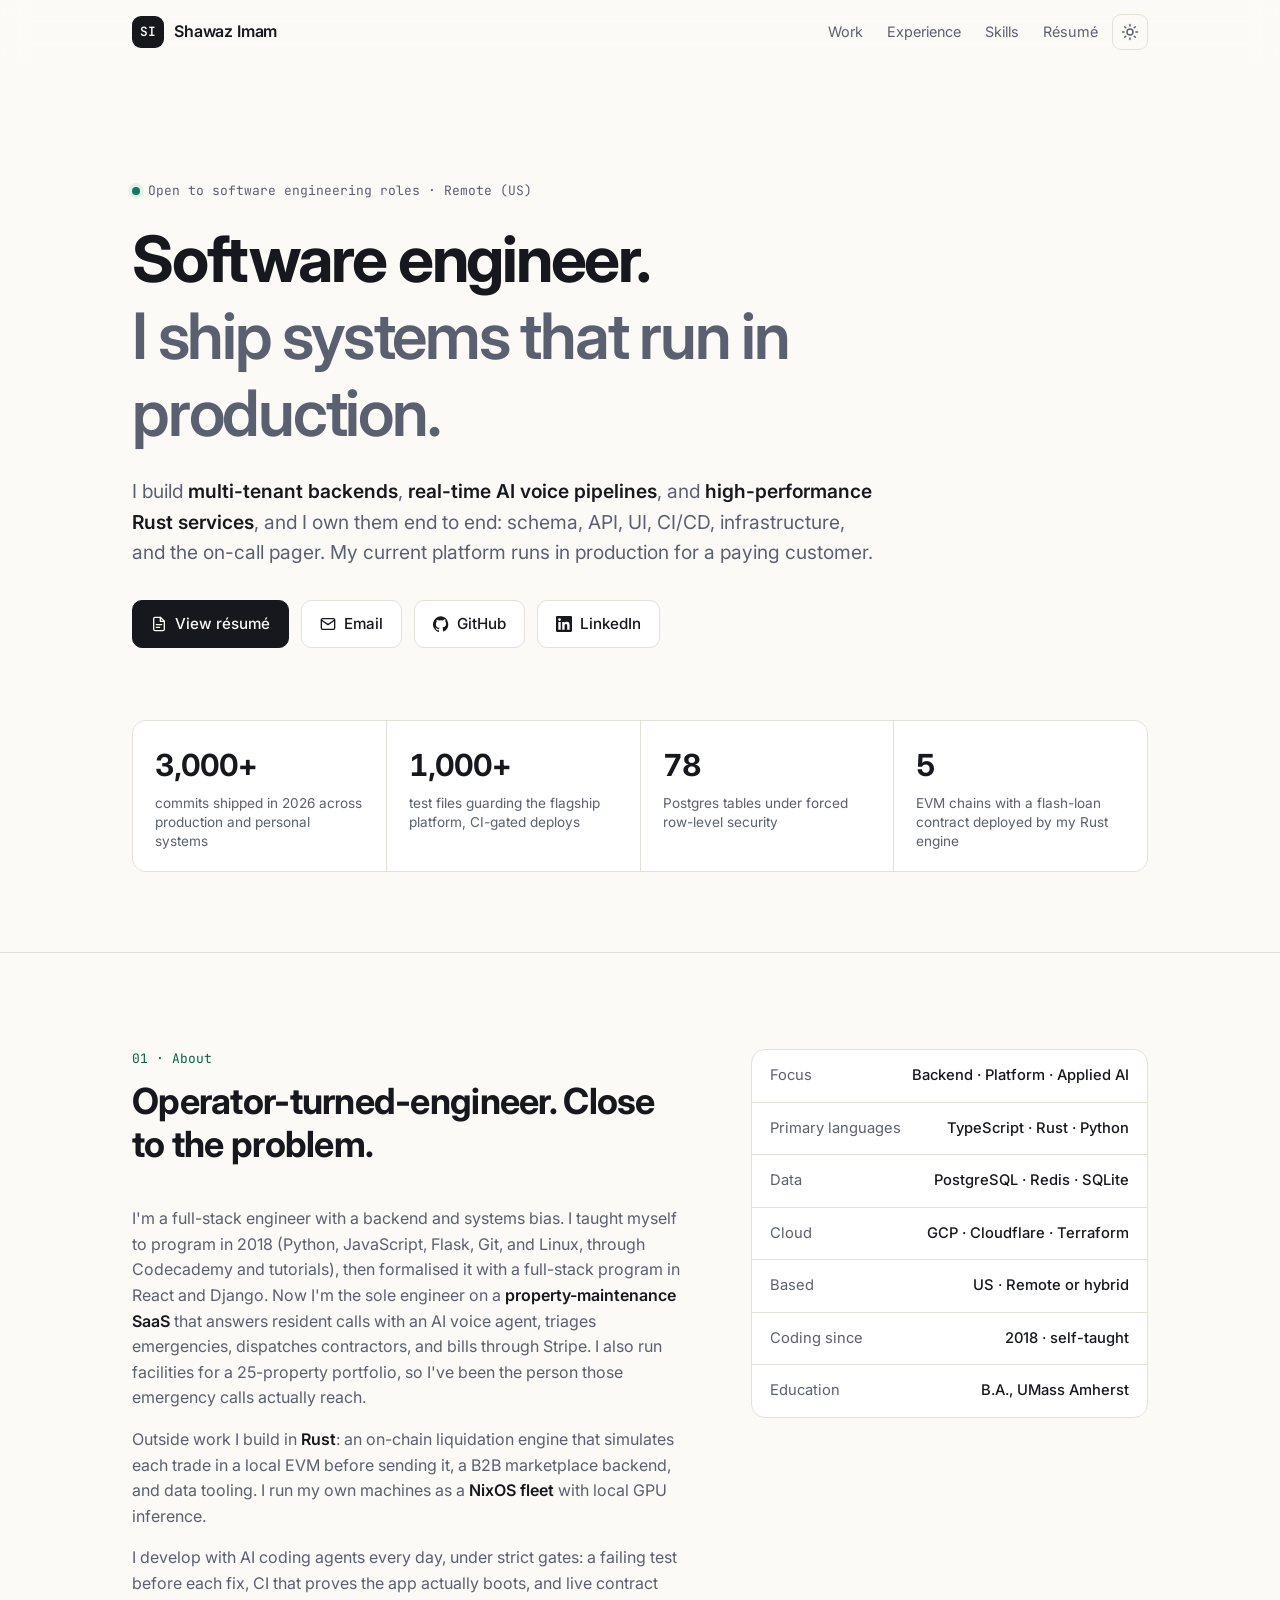
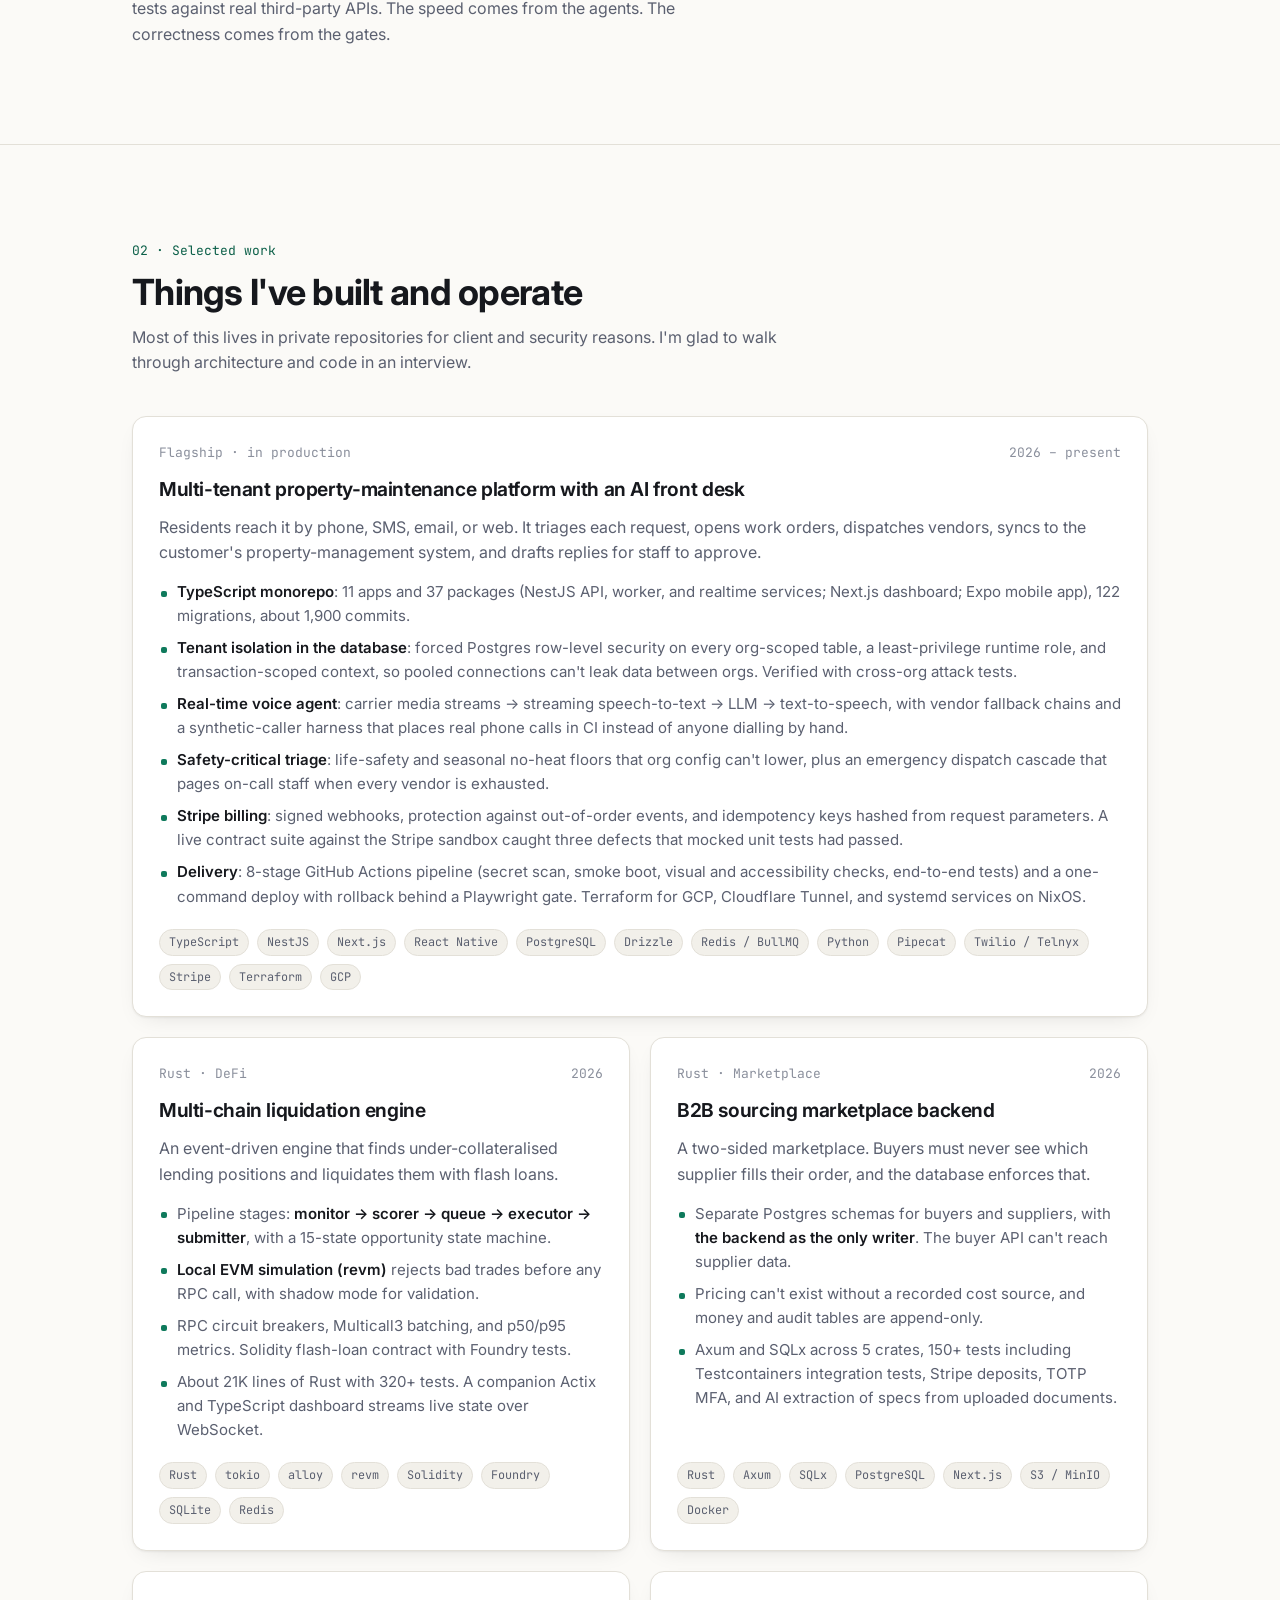
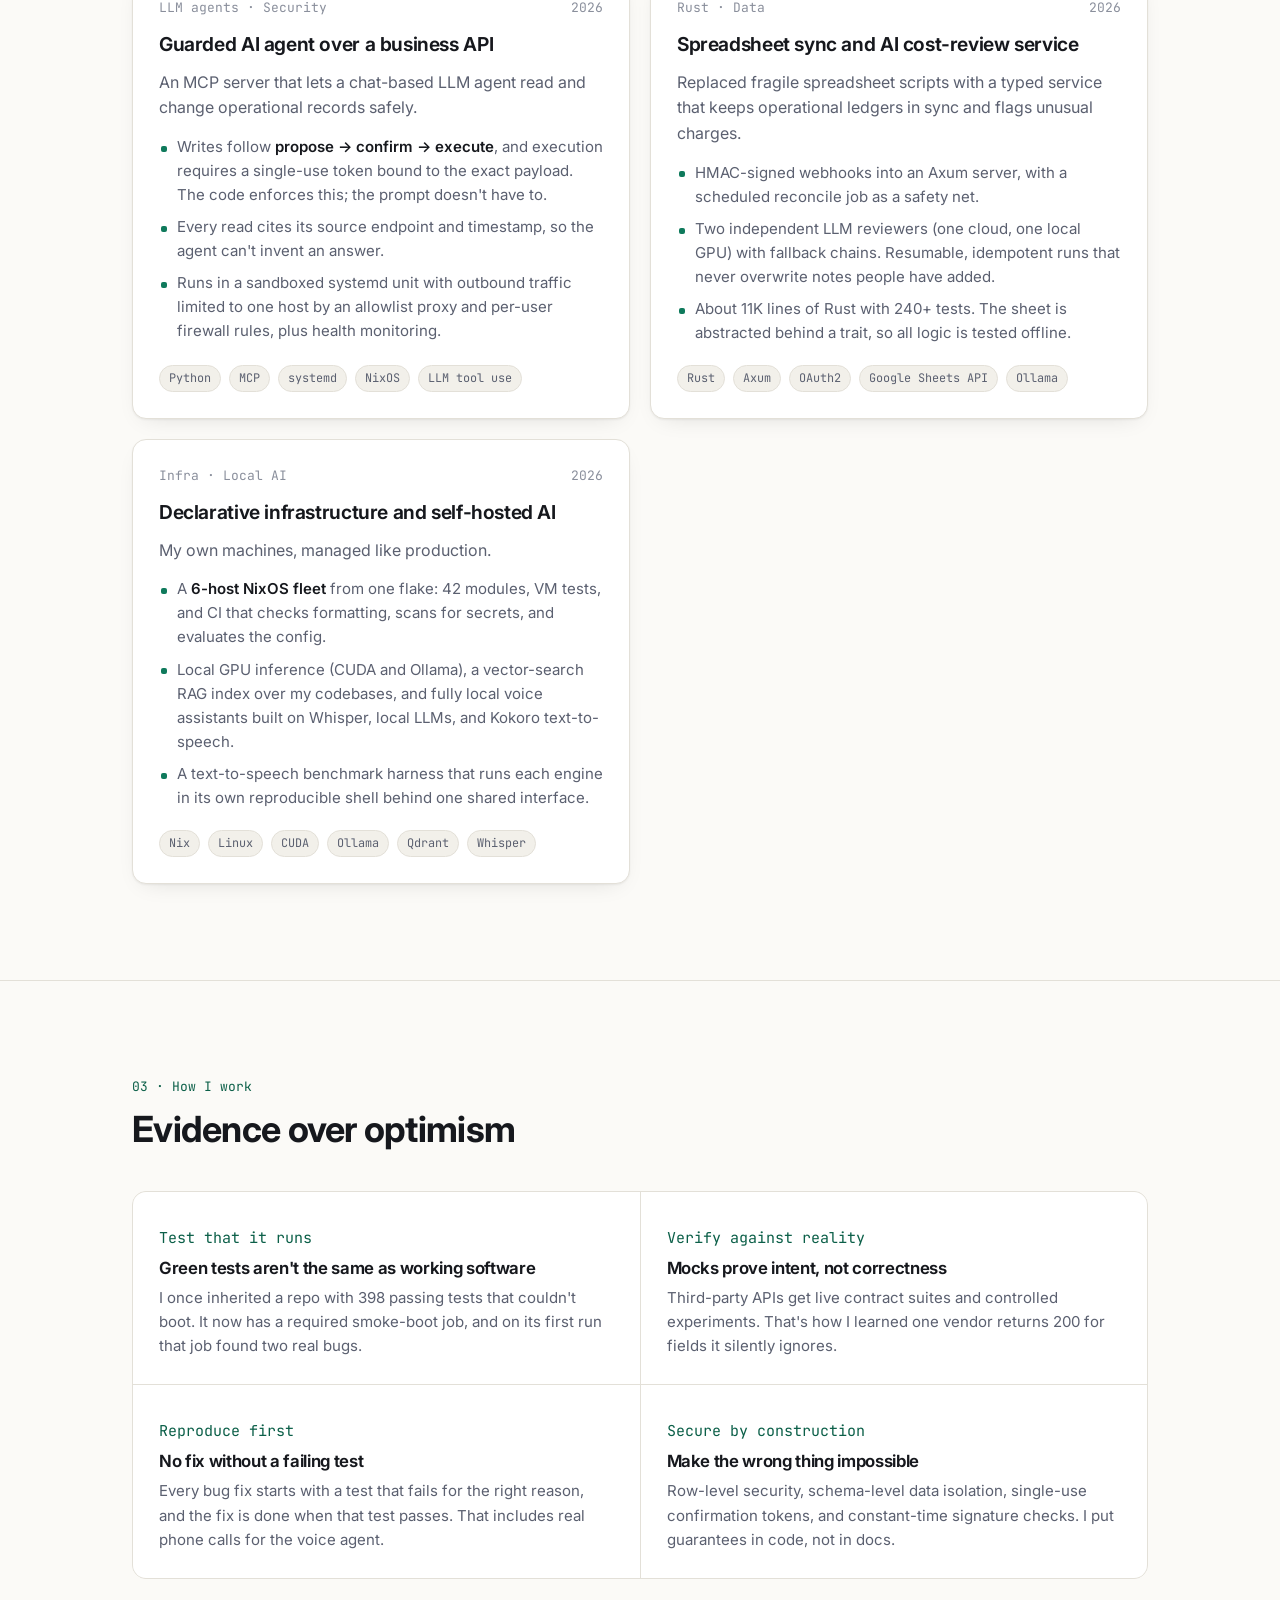
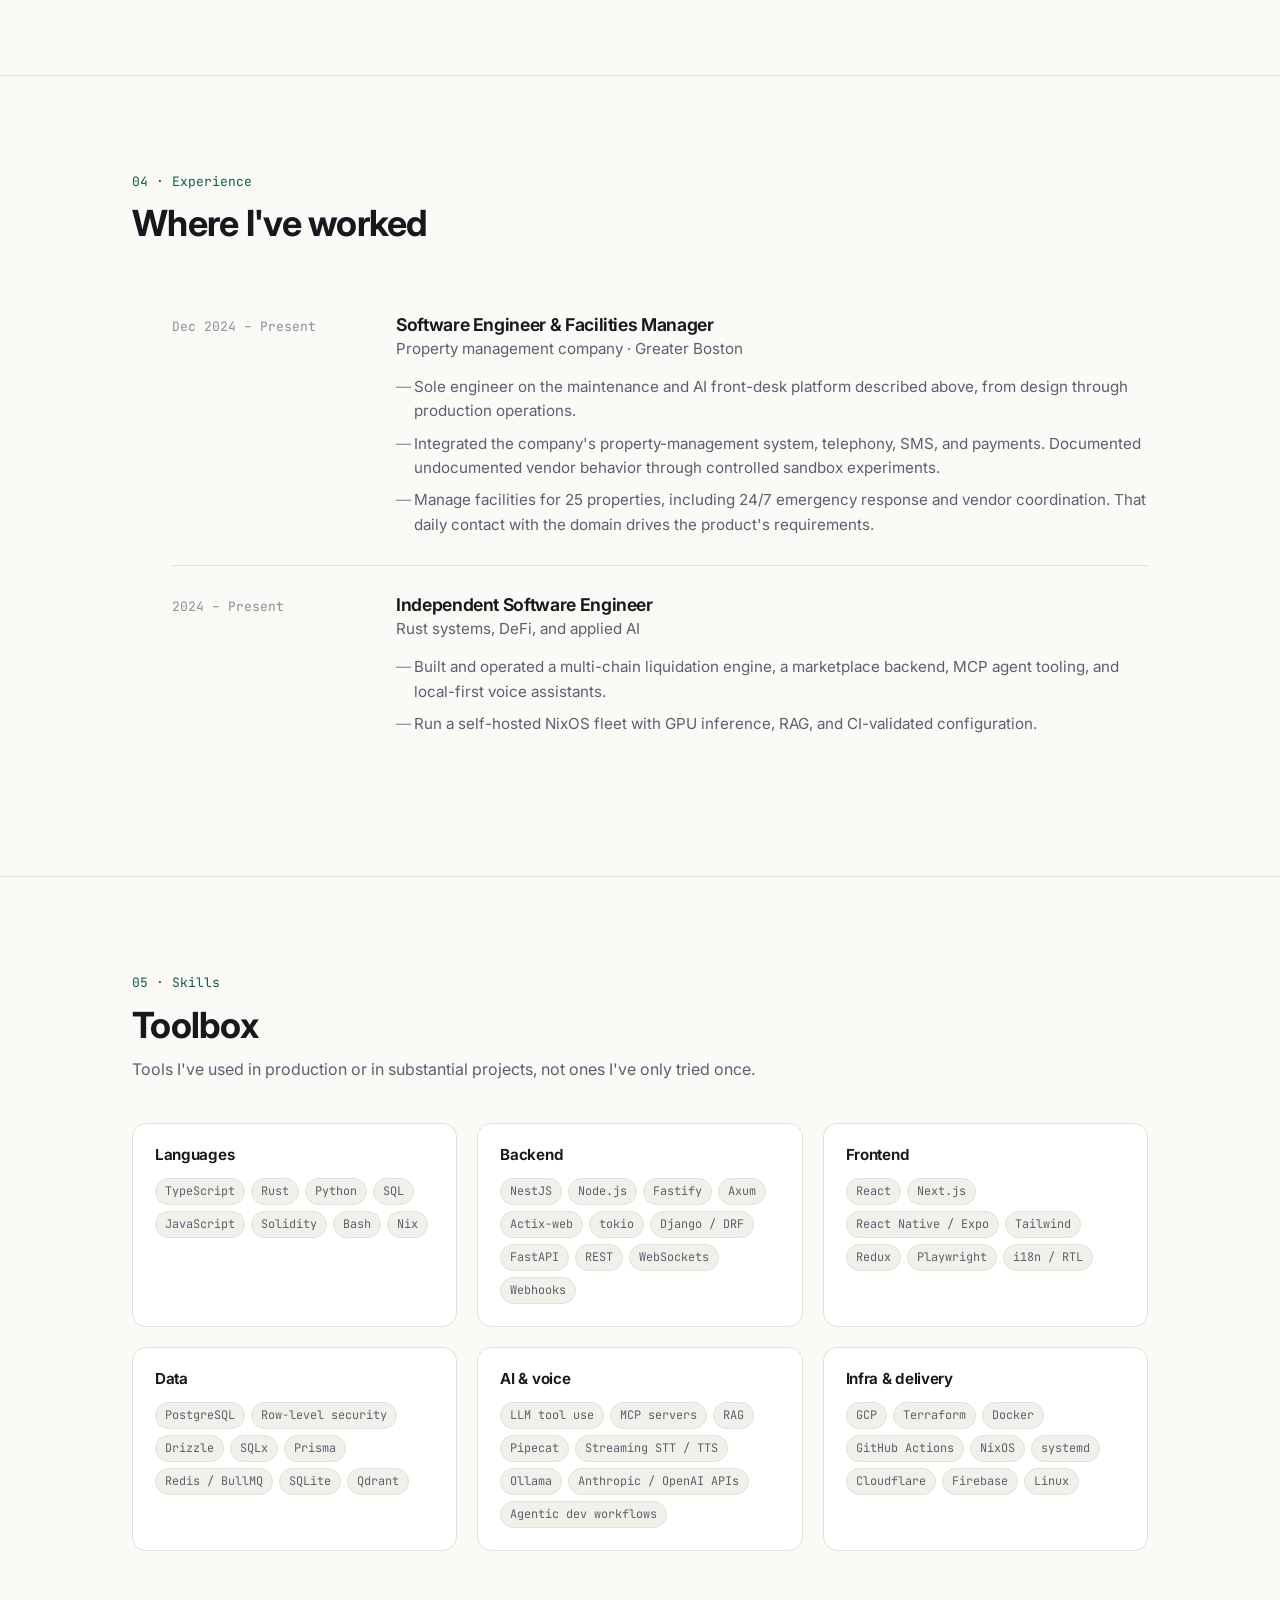
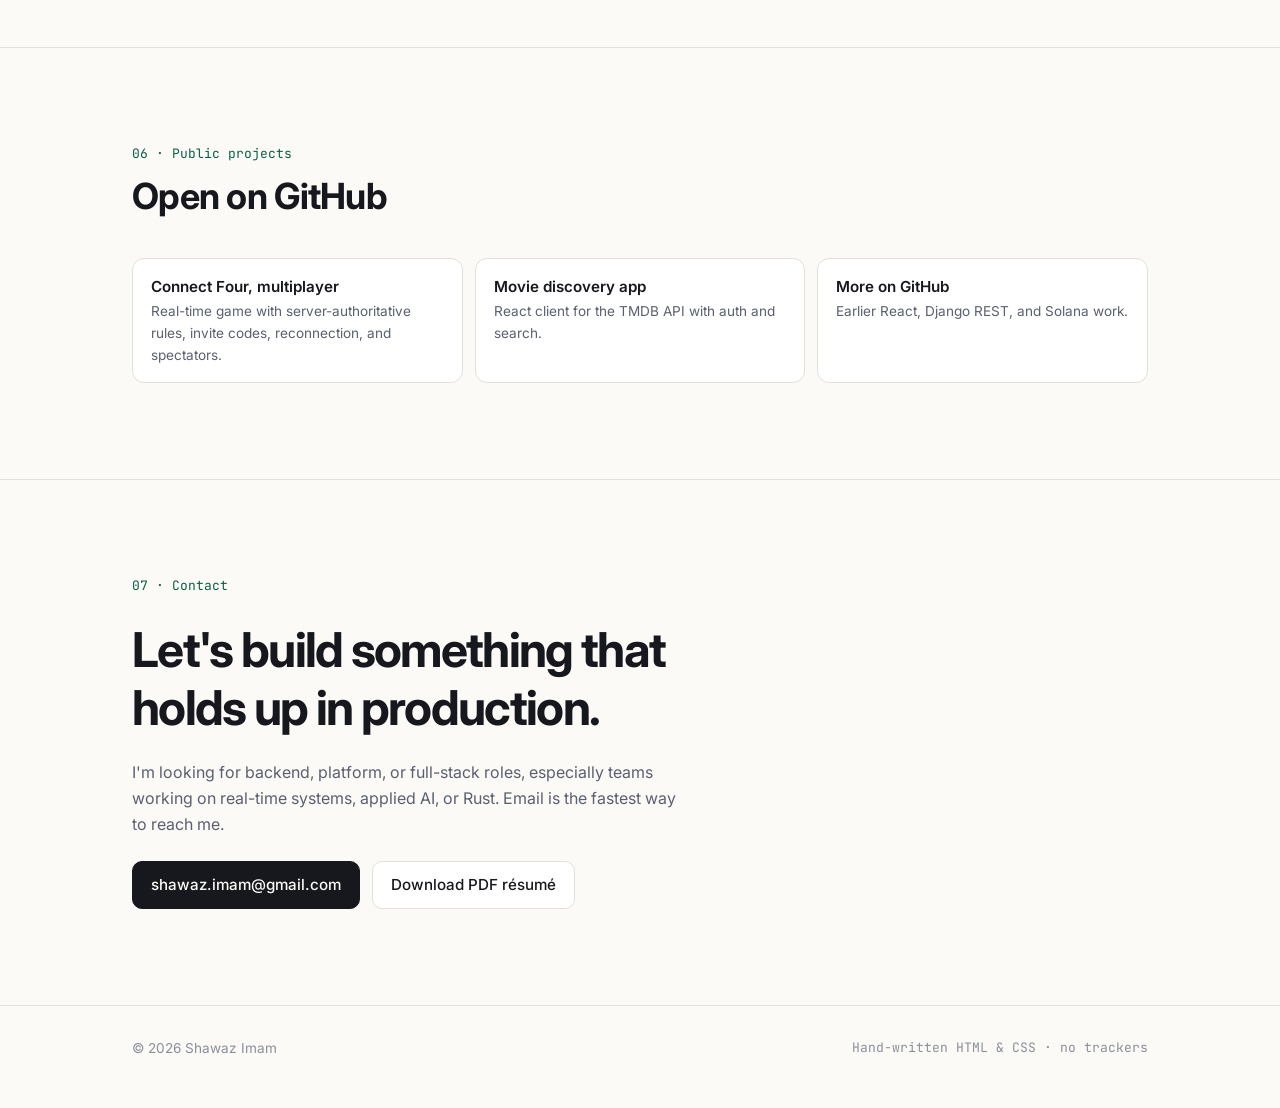
==== commit 00b3dbb4: "Add self-taught background (coding since 2018) Claude-Session: https://claude.ai/code/session_011neZ" ====
--- a/index.html
+++ b/index.html
@@ -120,8 +120,8 @@
             </div>
             <div class="prose">
               <p>
-                I'm a full-stack engineer with a backend and systems bias. I trained in React and Django through a full-stack program.
-                Now I'm the sole engineer on a <strong>property-maintenance SaaS</strong> that answers resident calls with an
+                I'm a full-stack engineer with a backend and systems bias. I taught myself to program in 2018 (Python, JavaScript, Flask, Git, and Linux, through Codecademy and
+                tutorials), then formalised it with a full-stack program in React and Django. Now I'm the sole engineer on a <strong>property-maintenance SaaS</strong> that answers resident calls with an
                 AI voice agent, triages emergencies, dispatches contractors, and bills through Stripe. I also run
                 facilities for a 25-property portfolio, so I've been the person those emergency calls actually reach.
               </p>
@@ -143,6 +143,7 @@
             <li><span>Data</span><span>PostgreSQL · Redis · SQLite</span></li>
             <li><span>Cloud</span><span>GCP · Cloudflare · Terraform</span></li>
             <li><span>Based</span><span>US · Remote or hybrid</span></li>
+            <li><span>Coding since</span><span>2018 · self-taught</span></li>
             <li><span>Education</span><span>B.A., UMass Amherst</span></li>
           </ul>
         </div>
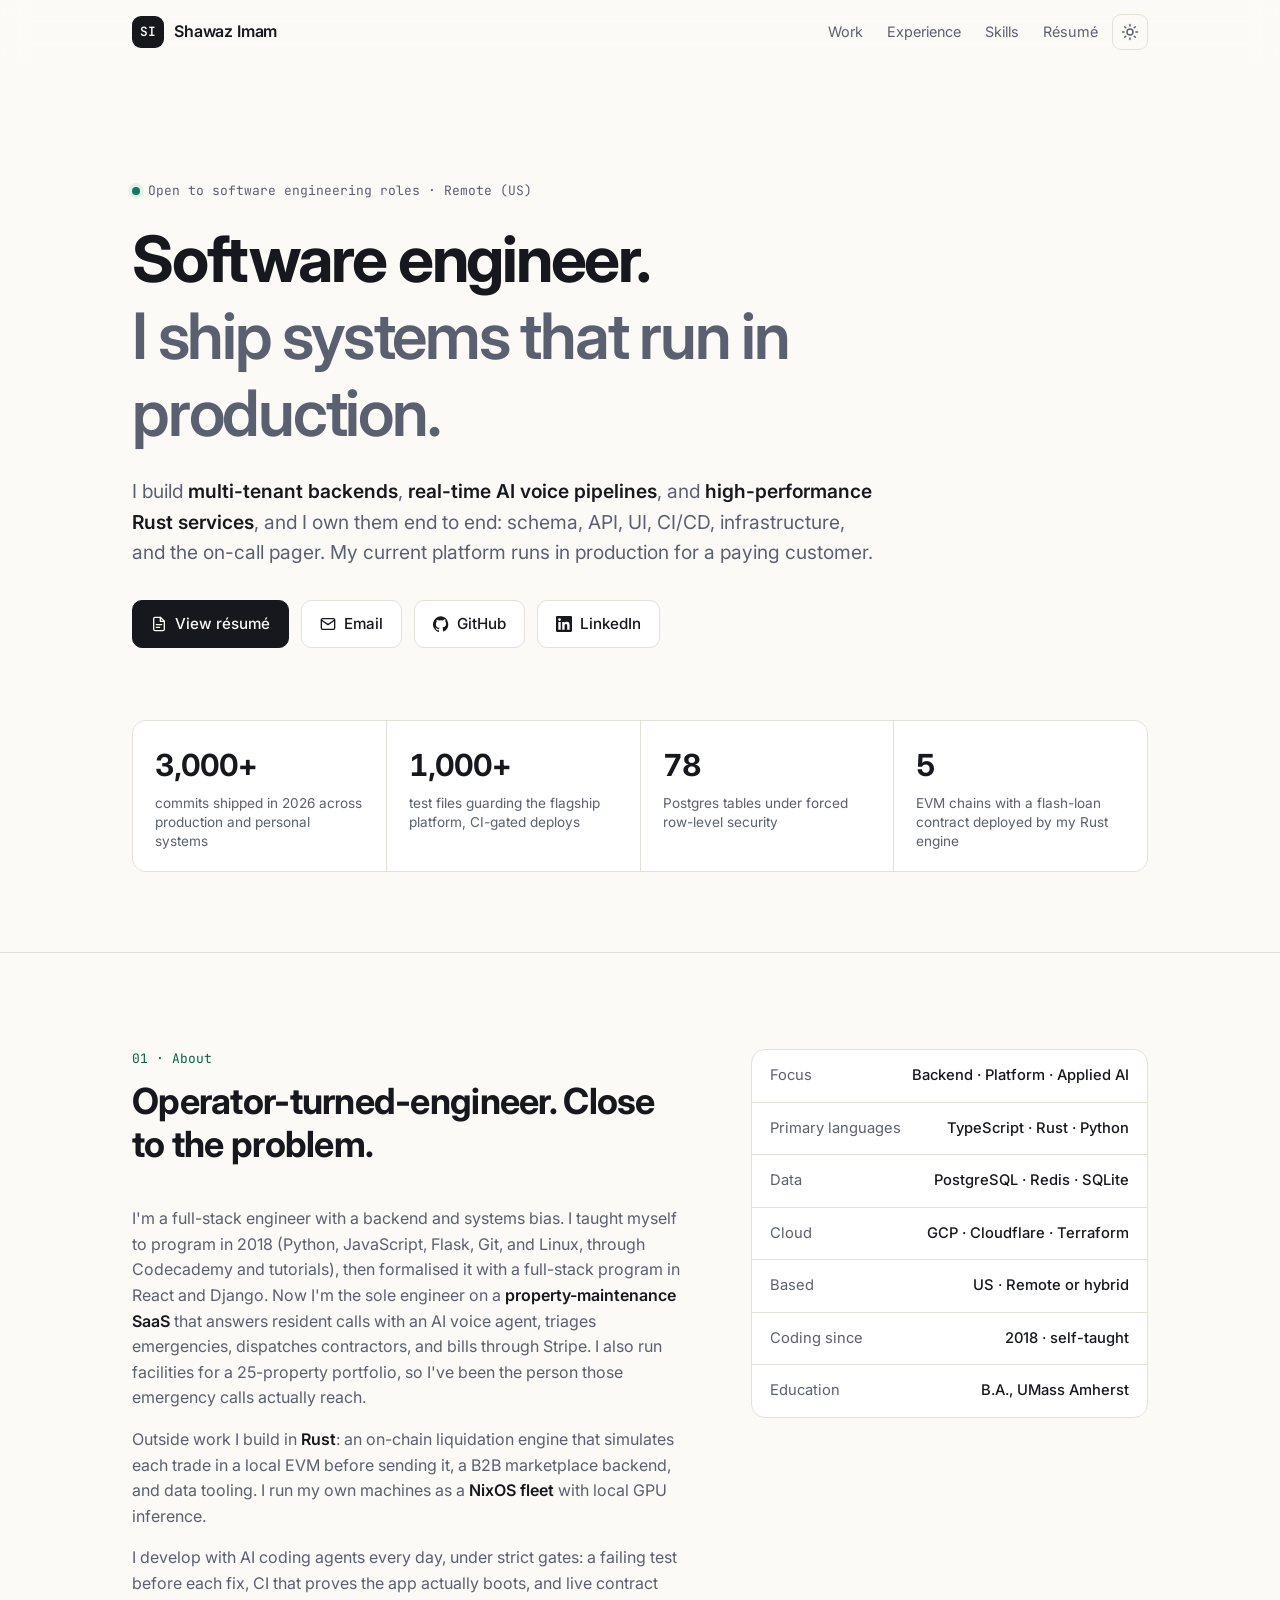
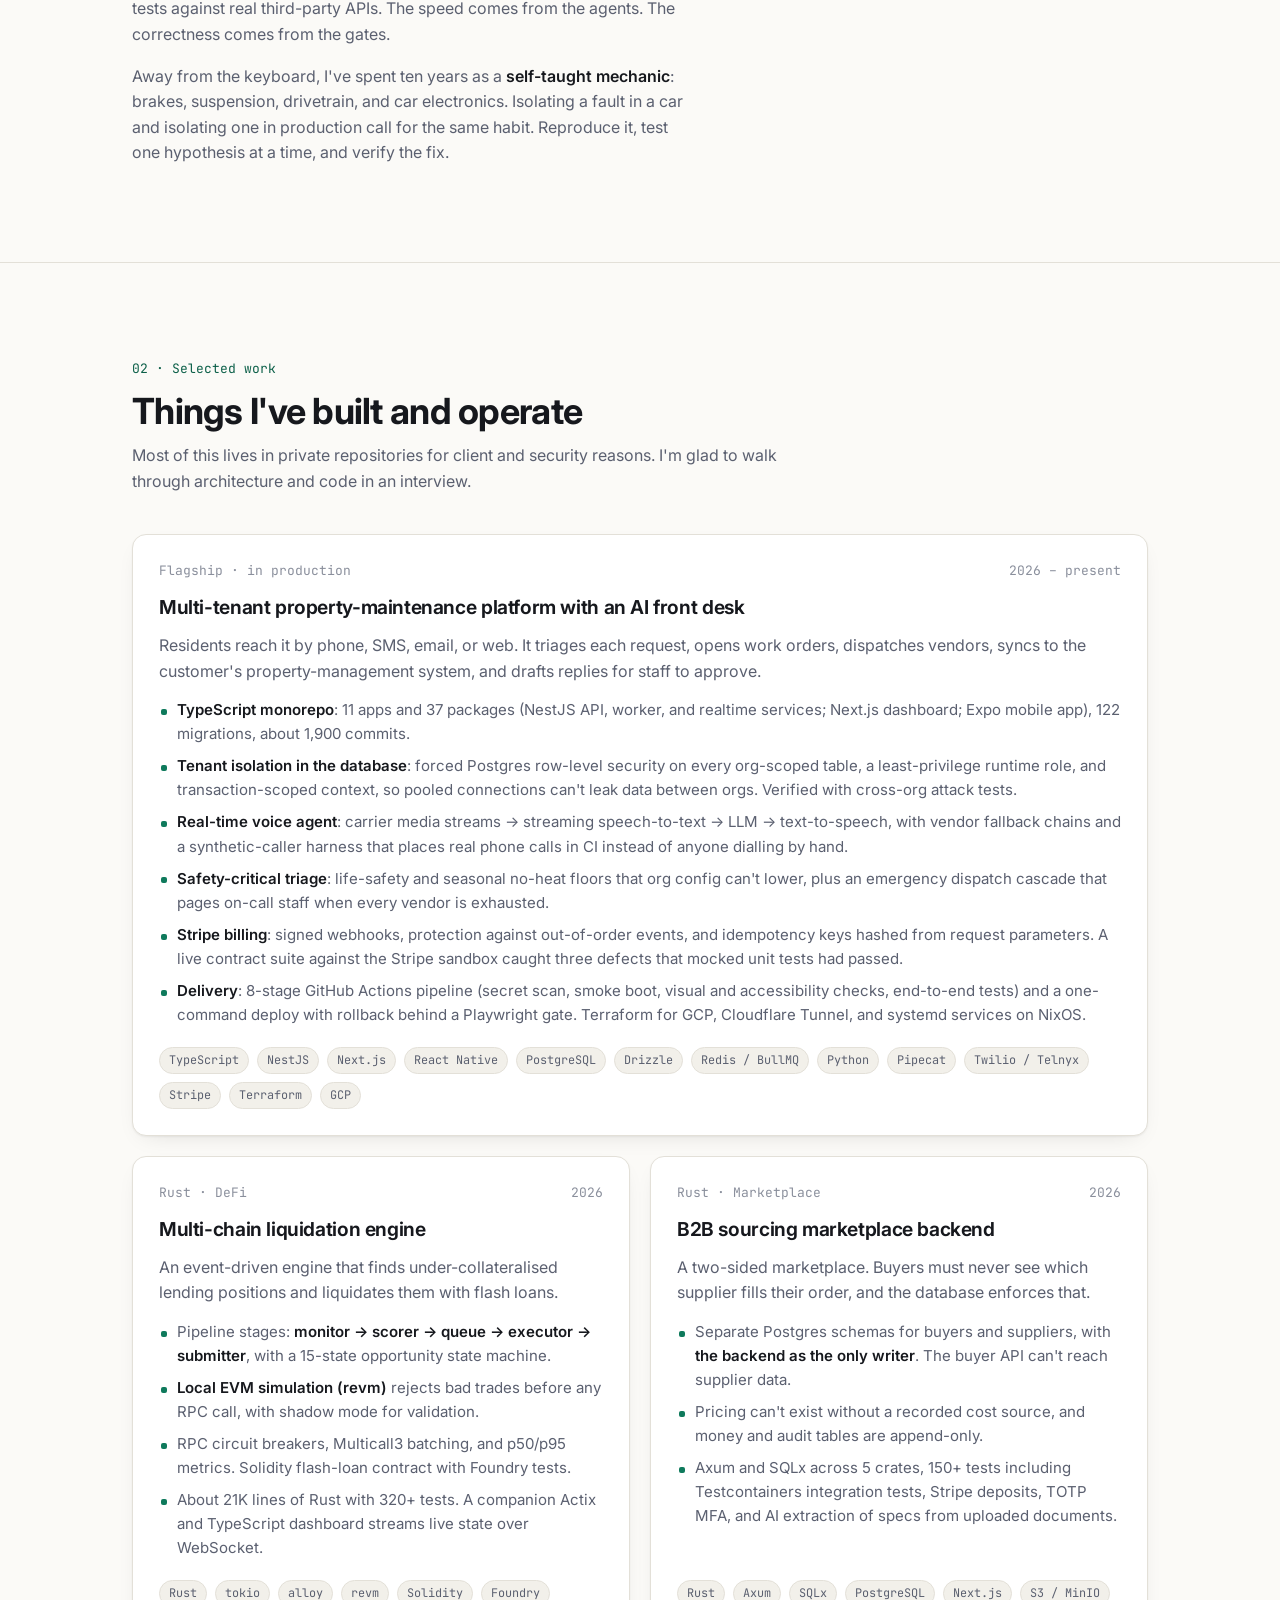
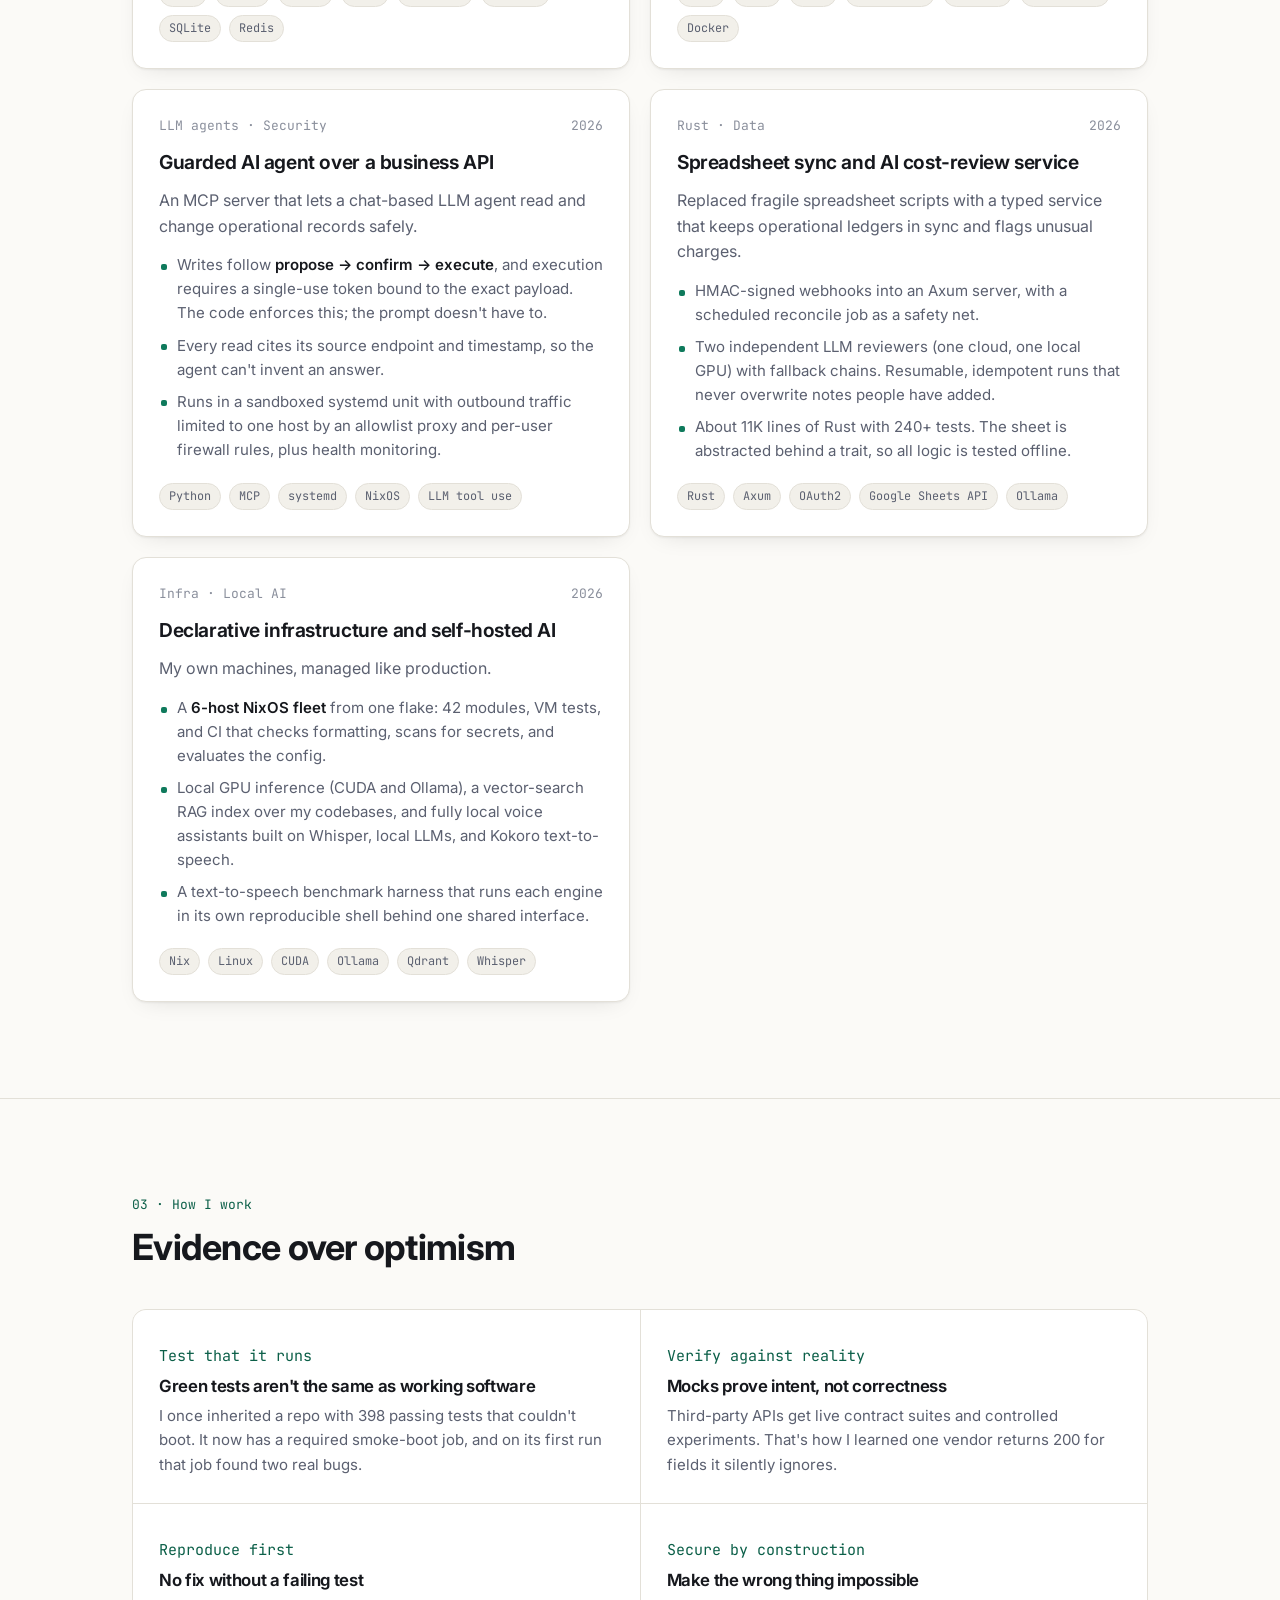
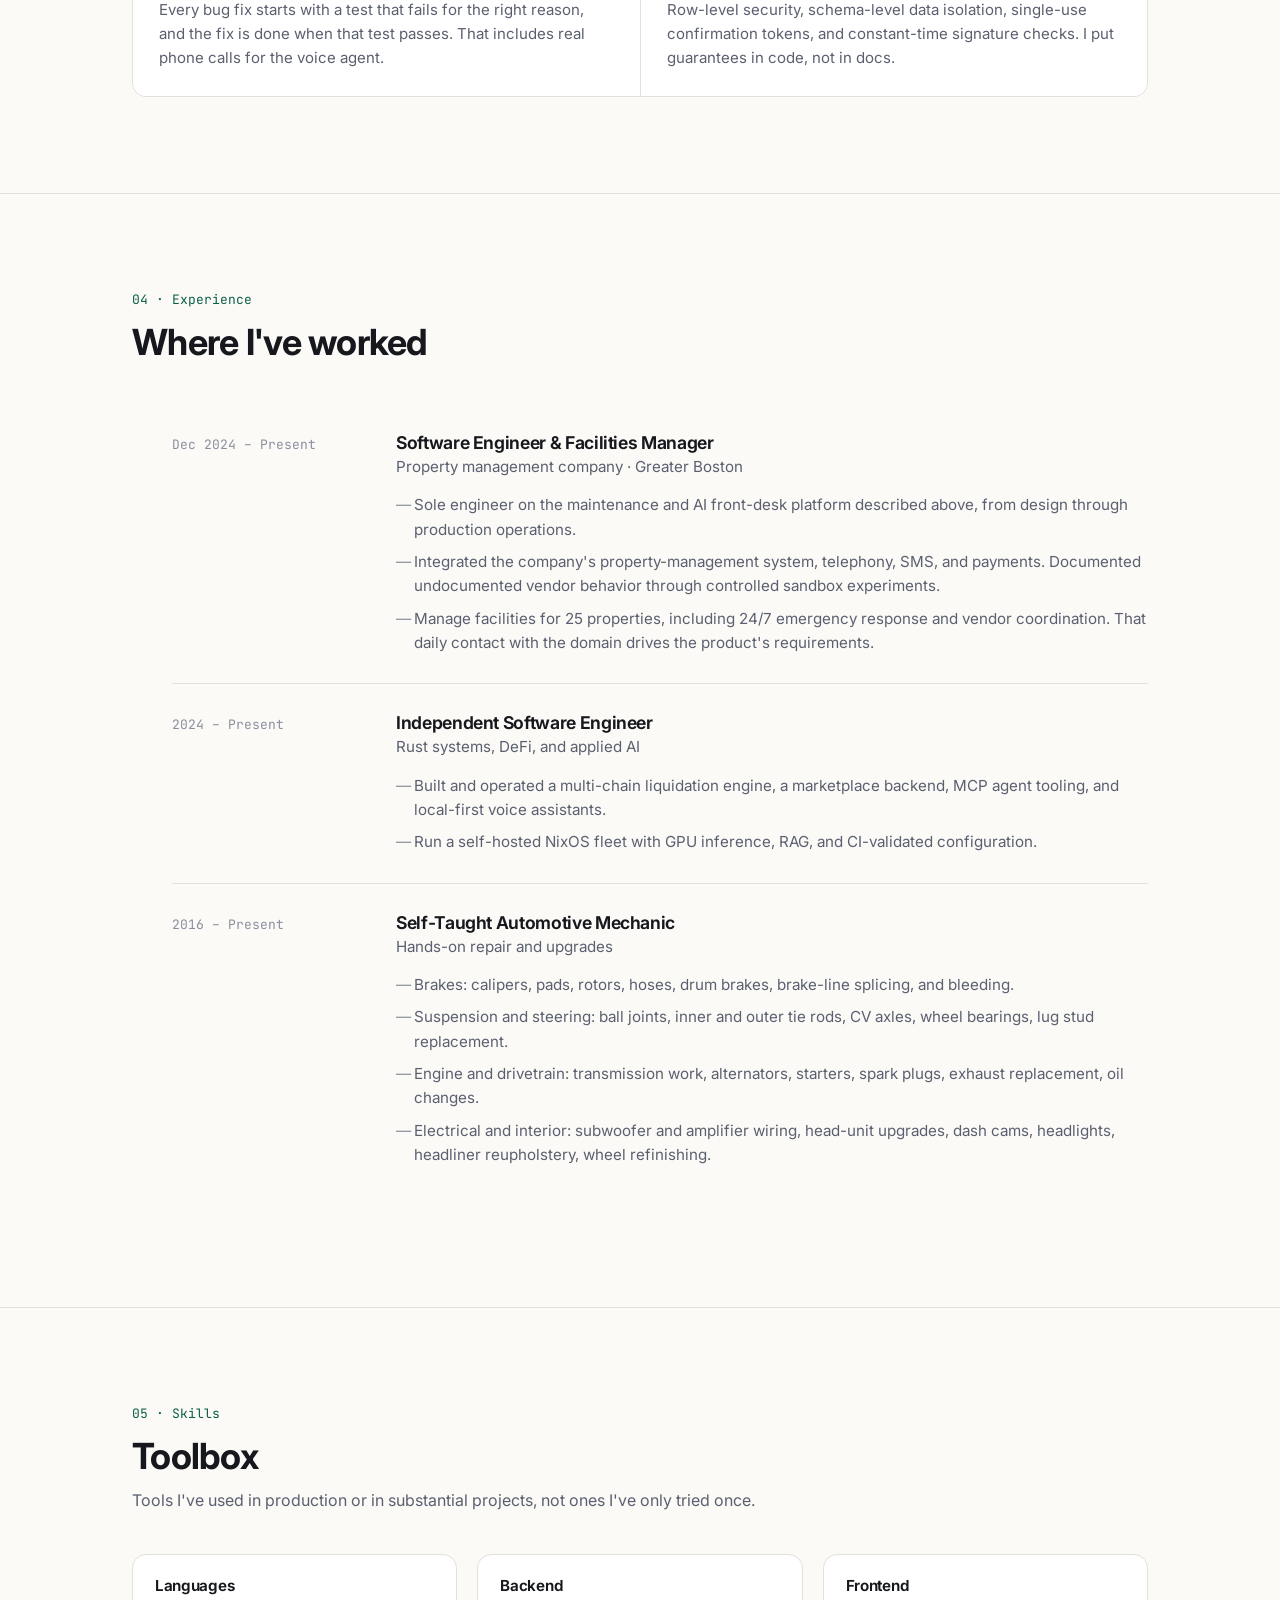
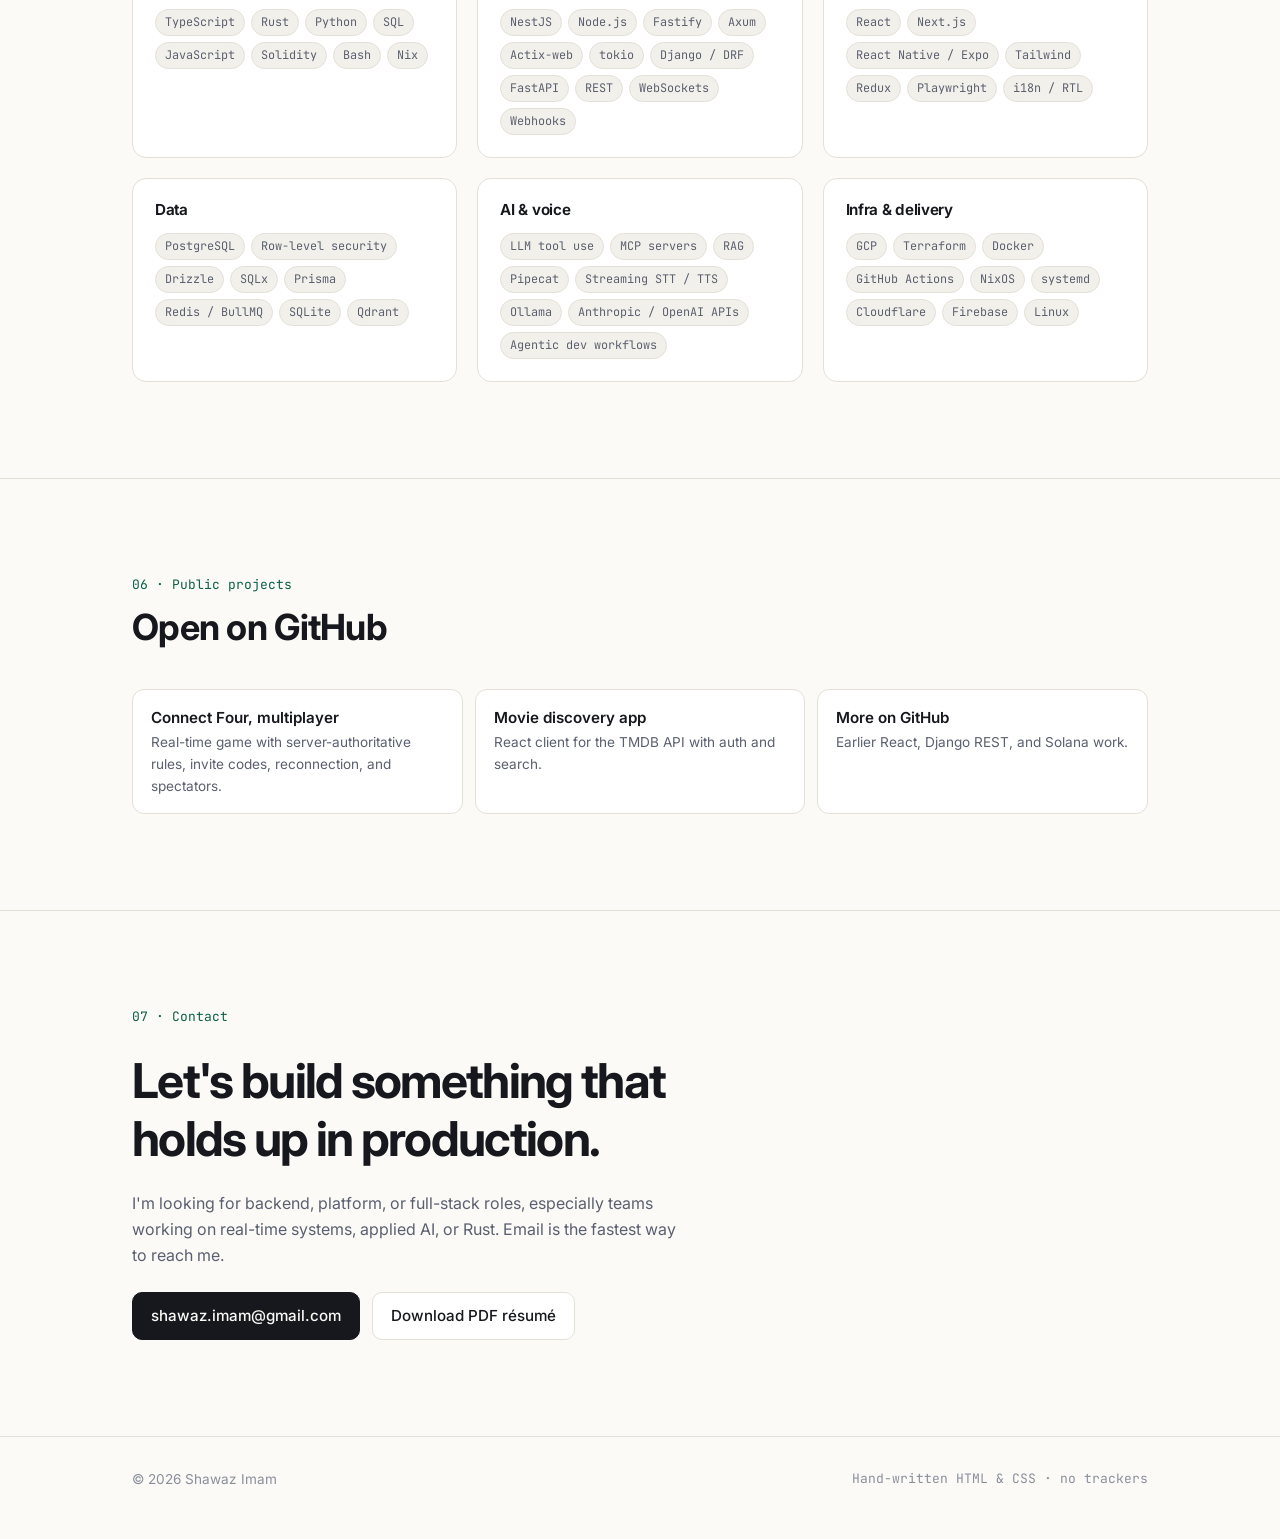
==== commit 4ed1735e: "Add ten years of self-taught automotive mechanic experience Claude-Session: https://claude.ai/code/s" ====
--- a/index.html
+++ b/index.html
@@ -135,6 +135,11 @@
                 proves the app actually boots, and live contract tests against real third-party APIs. The speed comes from the
                 agents. The correctness comes from the gates.
               </p>
+              <p>
+                Away from the keyboard, I've spent ten years as a <strong>self-taught mechanic</strong>: brakes,
+                suspension, drivetrain, and car electronics. Isolating a fault in a car and isolating one in production
+                call for the same habit. Reproduce it, test one hypothesis at a time, and verify the fix.
+              </p>
             </div>
           </div>
           <ul class="facts reveal" aria-label="Quick facts">
@@ -303,6 +308,19 @@
                 </ul>
               </div>
             </li>
+            <li class="role reveal">
+              <p class="when mono">2016 – Present</p>
+              <div>
+                <h3>Self-Taught Automotive Mechanic</h3>
+                <p class="org">Hands-on repair and upgrades</p>
+                <ul>
+                  <li>Brakes: calipers, pads, rotors, hoses, drum brakes, brake-line splicing, and bleeding.</li>
+                  <li>Suspension and steering: ball joints, inner and outer tie rods, CV axles, wheel bearings, lug stud replacement.</li>
+                  <li>Engine and drivetrain: transmission work, alternators, starters, spark plugs, exhaust replacement, oil changes.</li>
+                  <li>Electrical and interior: subwoofer and amplifier wiring, head-unit upgrades, dash cams, headlights, headliner reupholstery, wheel refinishing.</li>
+                </ul>
+              </div>
+            </li>
           </ol>
         </div>
       </section>
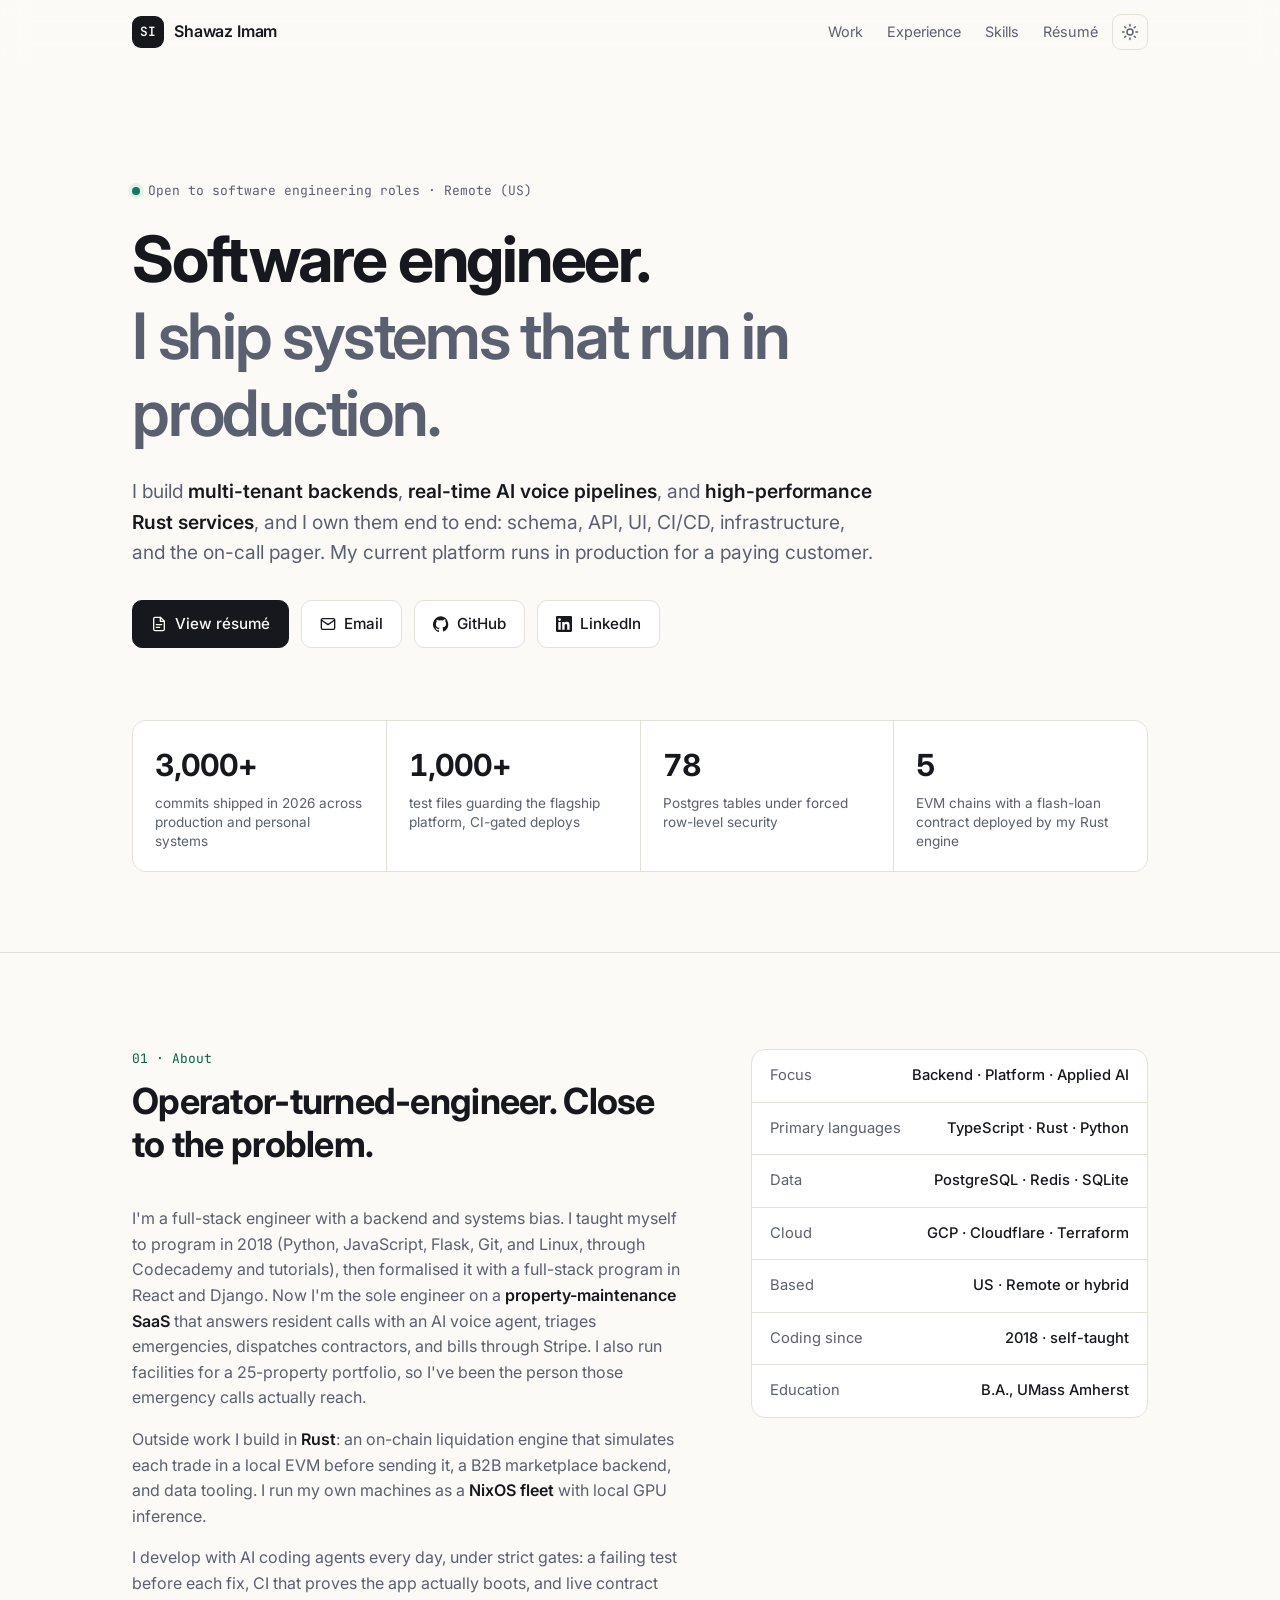
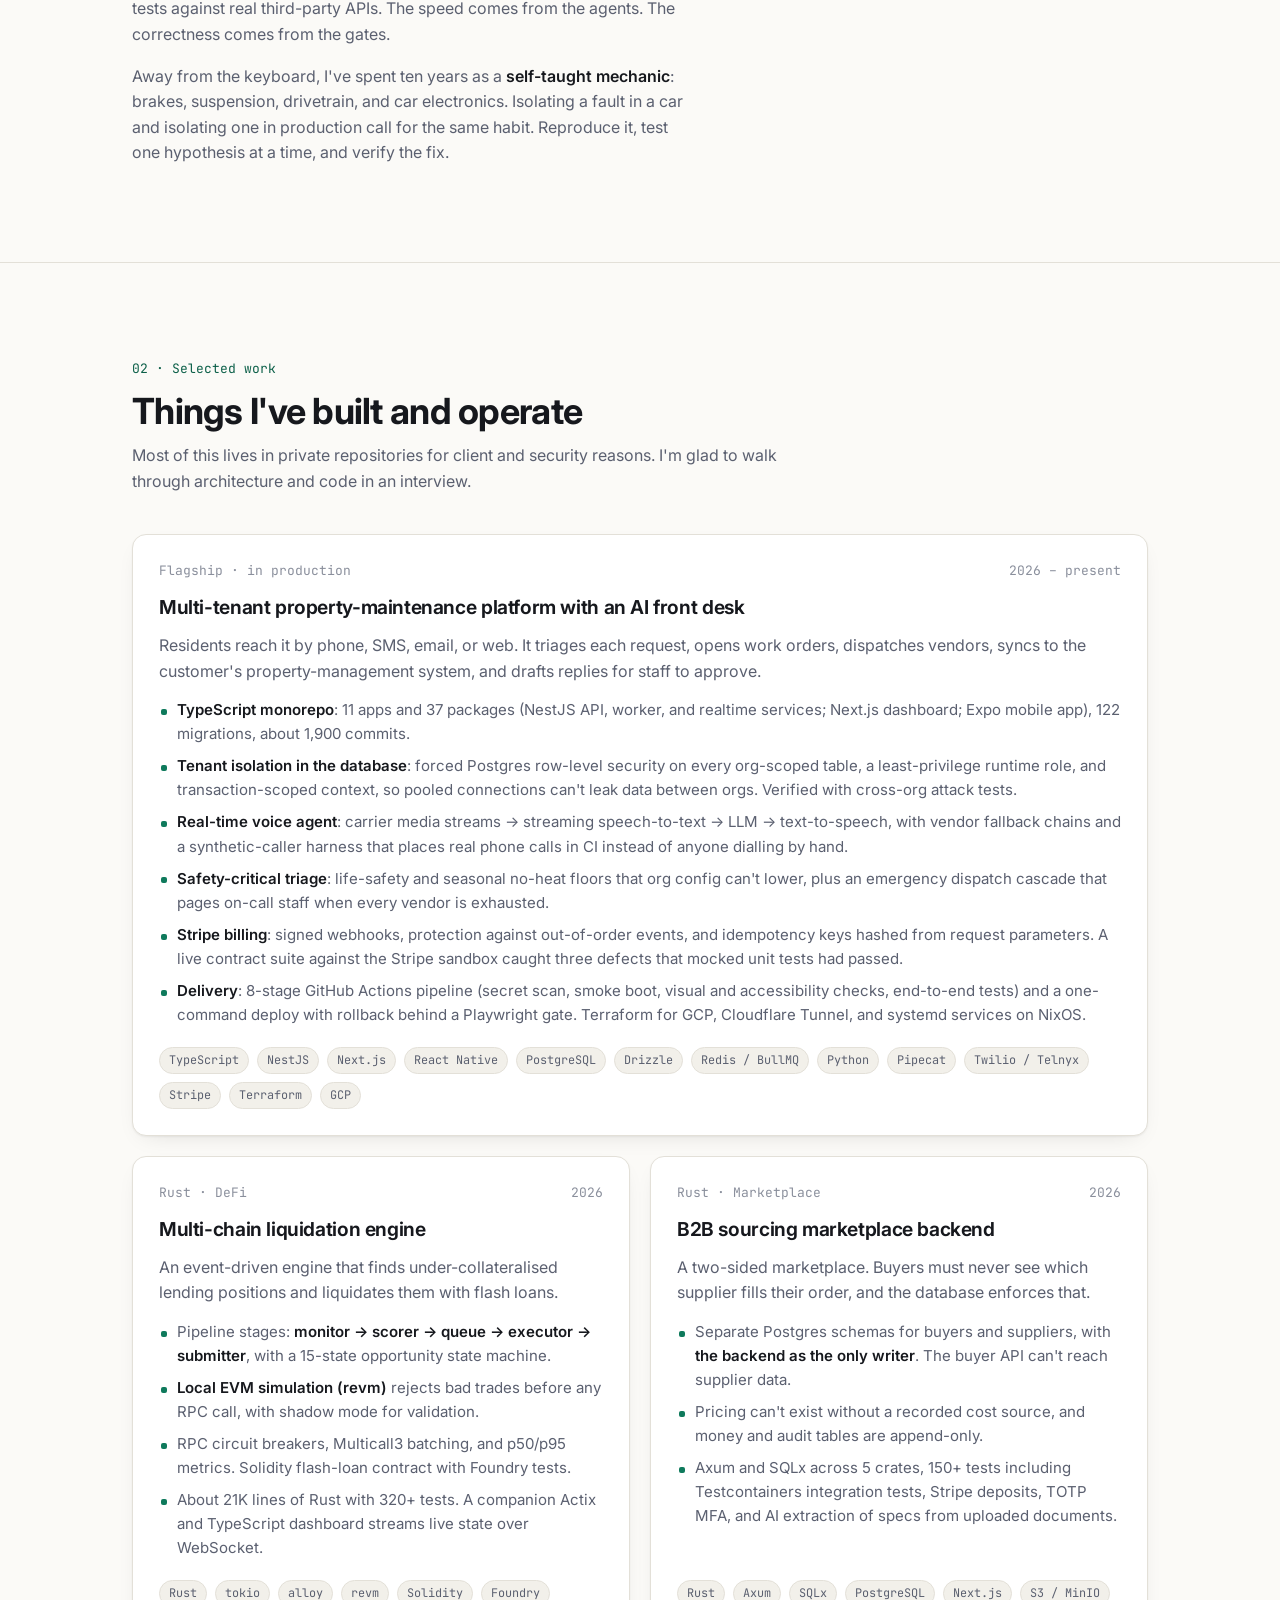
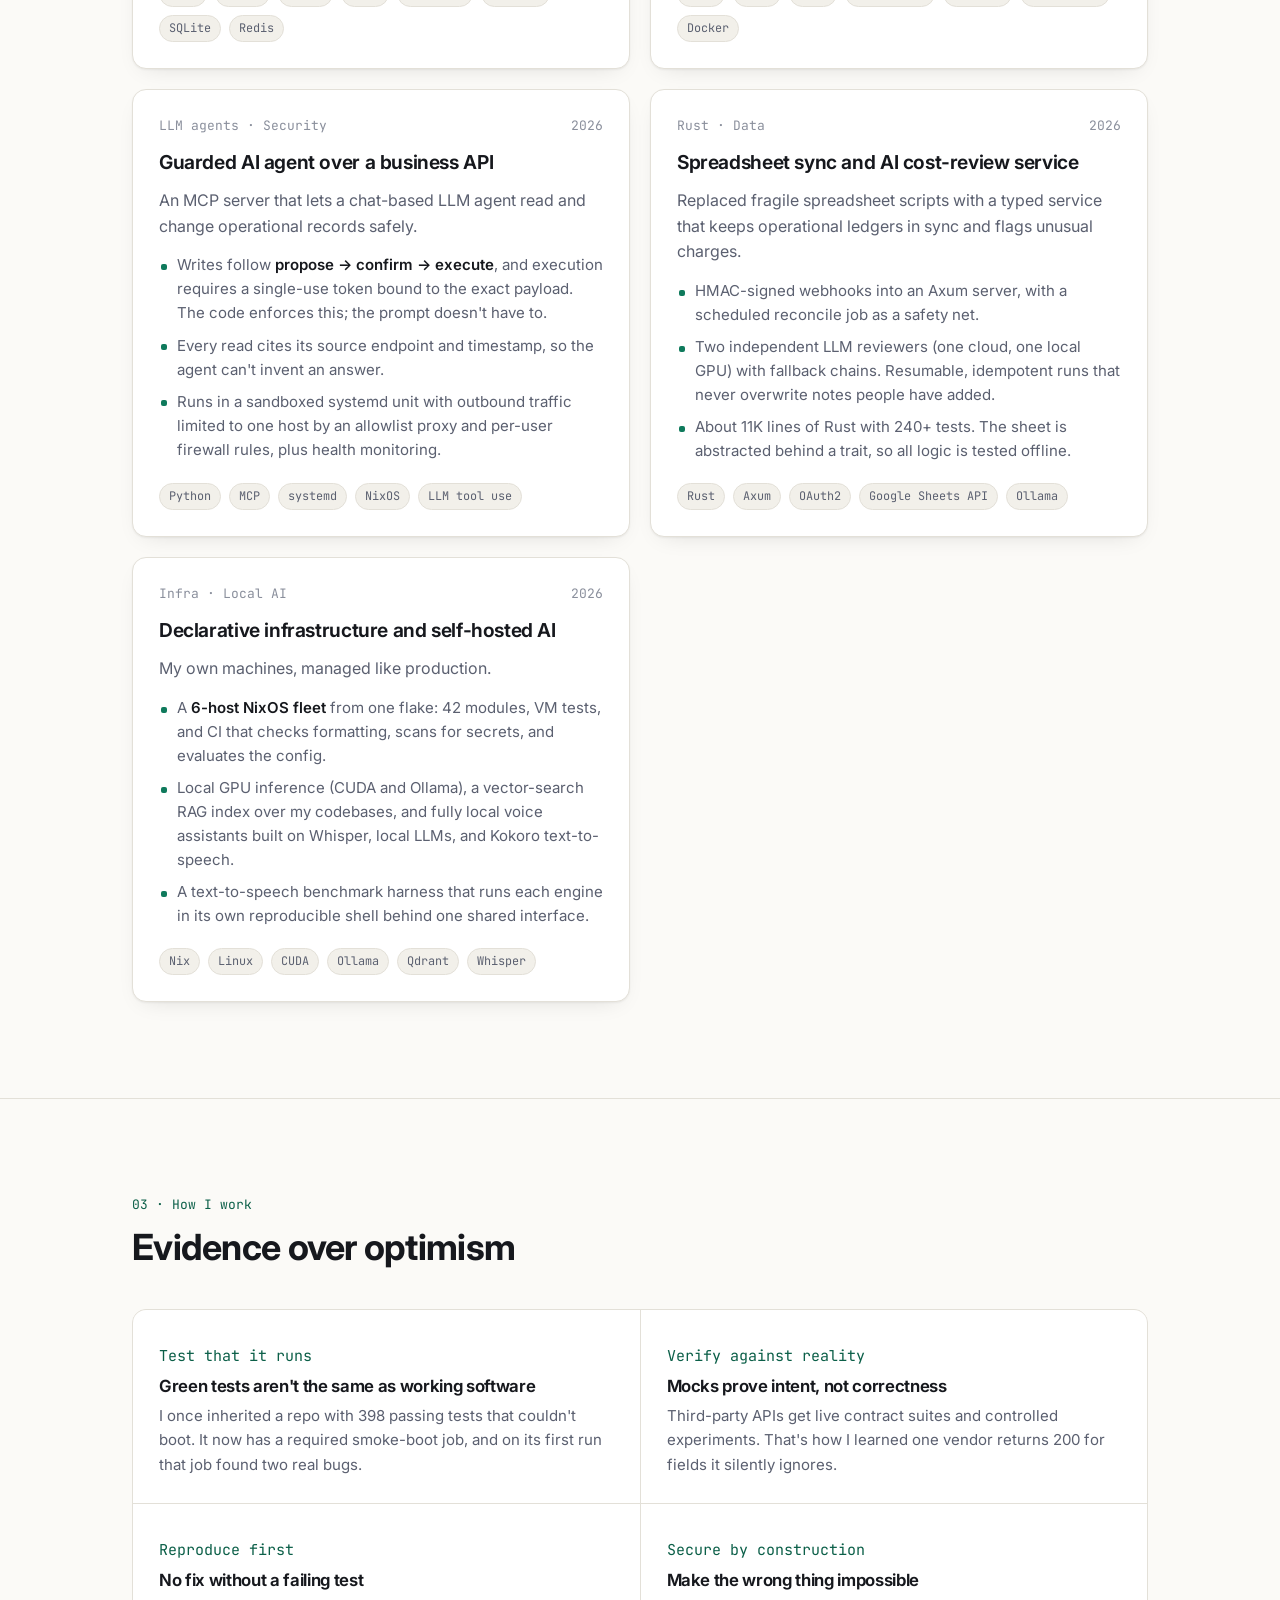
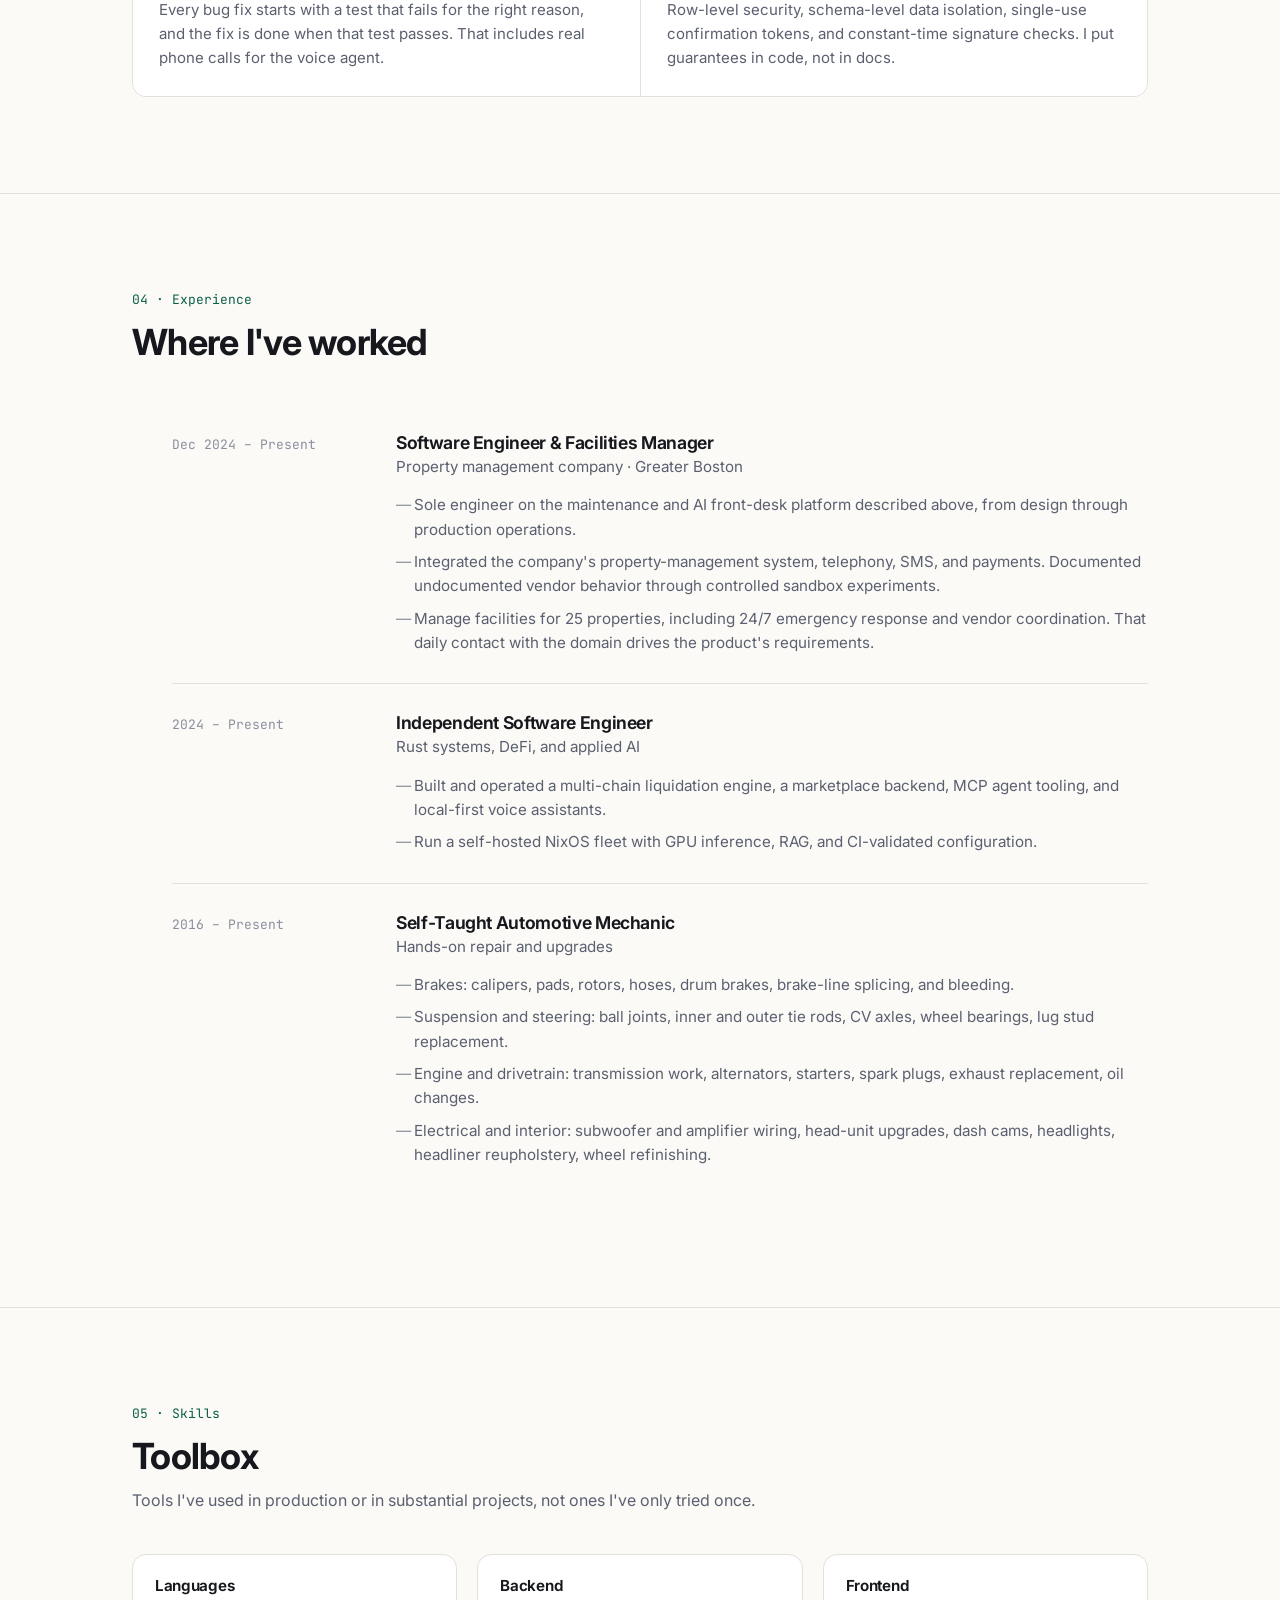
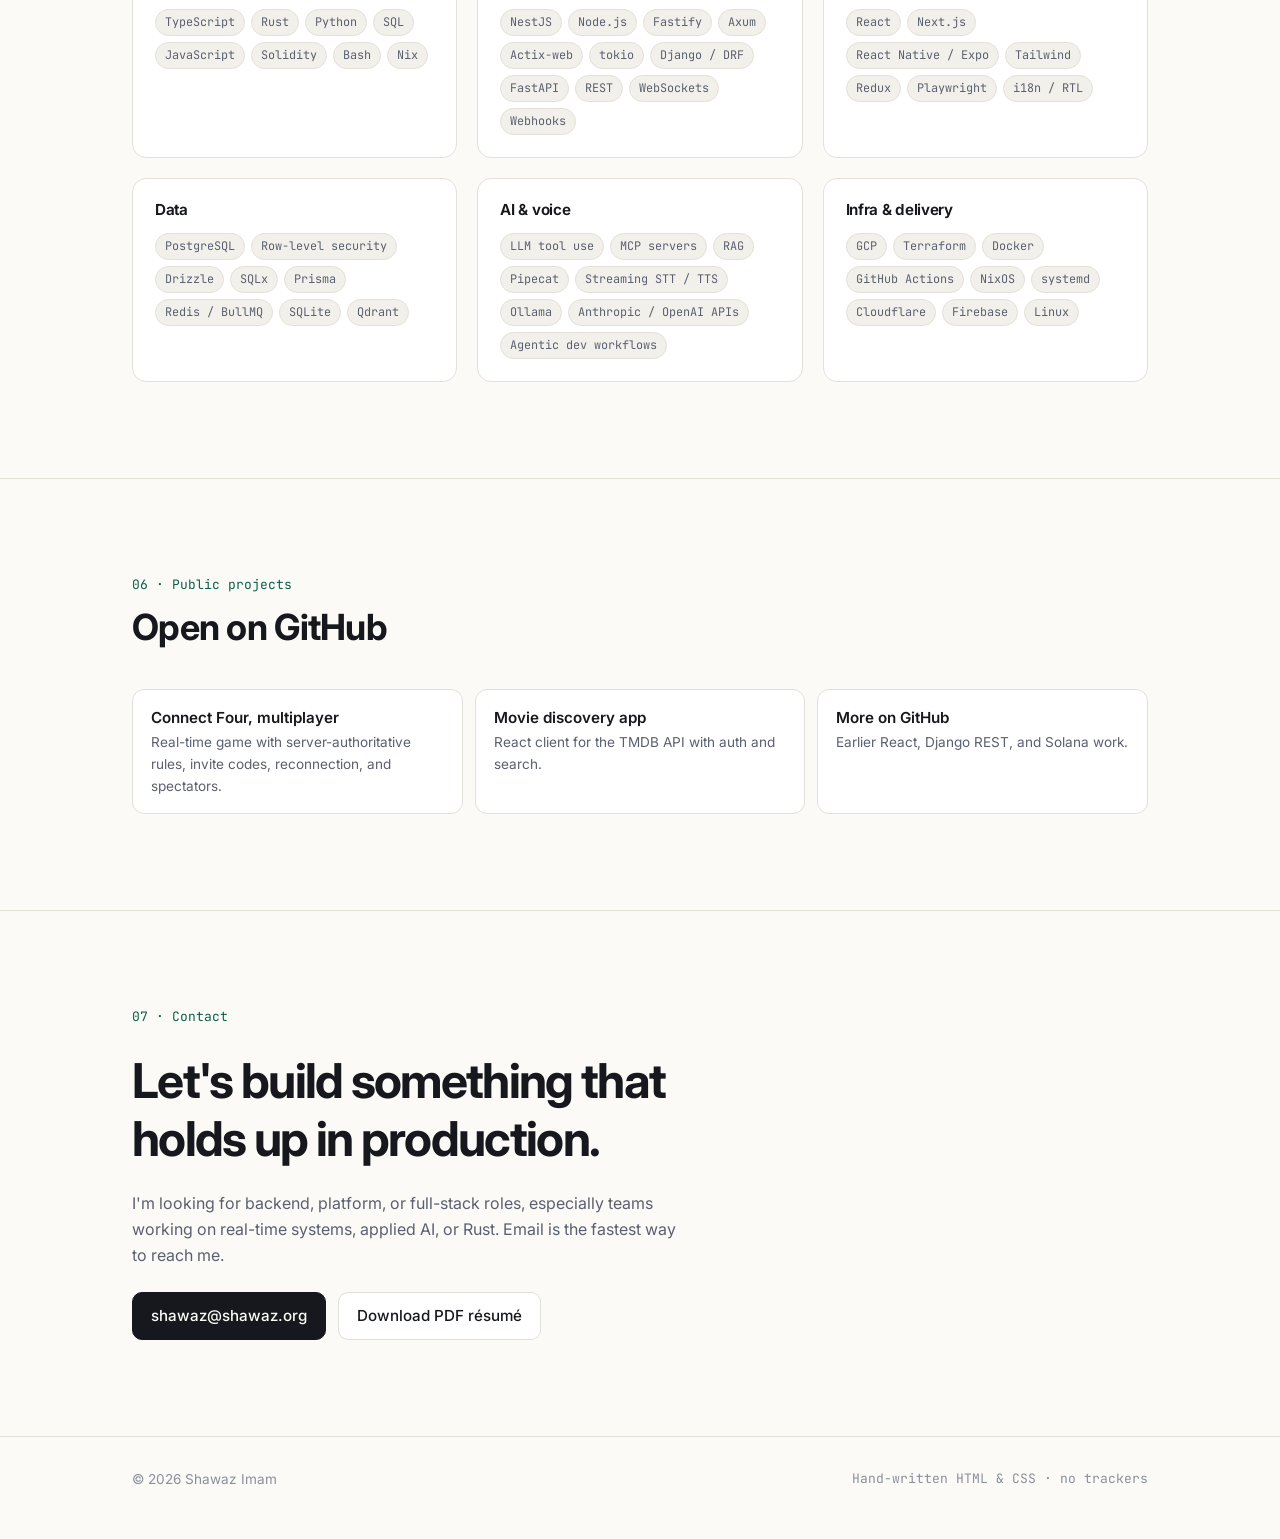
==== commit 66231530: "Use shawaz@shawaz.org as the contact address Claude-Session: https://claude.ai/code/session_011neZTq" ====
--- a/index.html
+++ b/index.html
@@ -88,7 +88,7 @@
               <svg viewBox="0 0 24 24" fill="none" stroke="currentColor" stroke-width="2" stroke-linecap="round" stroke-linejoin="round" aria-hidden="true"><path d="M14 2H6a2 2 0 0 0-2 2v16a2 2 0 0 0 2 2h12a2 2 0 0 0 2-2V8z" /><path d="M14 2v6h6M8 13h8M8 17h5" /></svg>
               View résumé
             </a>
-            <a class="btn" href="mailto:shawaz.imam@gmail.com">
+            <a class="btn" href="mailto:shawaz@shawaz.org">
               <svg viewBox="0 0 24 24" fill="none" stroke="currentColor" stroke-width="2" stroke-linecap="round" stroke-linejoin="round" aria-hidden="true"><rect x="2" y="4" width="20" height="16" rx="2" /><path d="m22 6-10 7L2 6" /></svg>
               Email
             </a>
@@ -363,7 +363,7 @@
           <h2>Let's build something that holds up in production.</h2>
           <p>I'm looking for backend, platform, or full-stack roles, especially teams working on real-time systems, applied AI, or Rust. Email is the fastest way to reach me.</p>
           <div class="cta" style="margin-top: 0">
-            <a class="btn primary" href="mailto:shawaz.imam@gmail.com">shawaz.imam@gmail.com</a>
+            <a class="btn primary" href="mailto:shawaz@shawaz.org">shawaz@shawaz.org</a>
             <a class="btn" href="./Images/Shawaz_Resume.pdf" target="_blank" rel="noopener">Download PDF résumé</a>
           </div>
         </div>
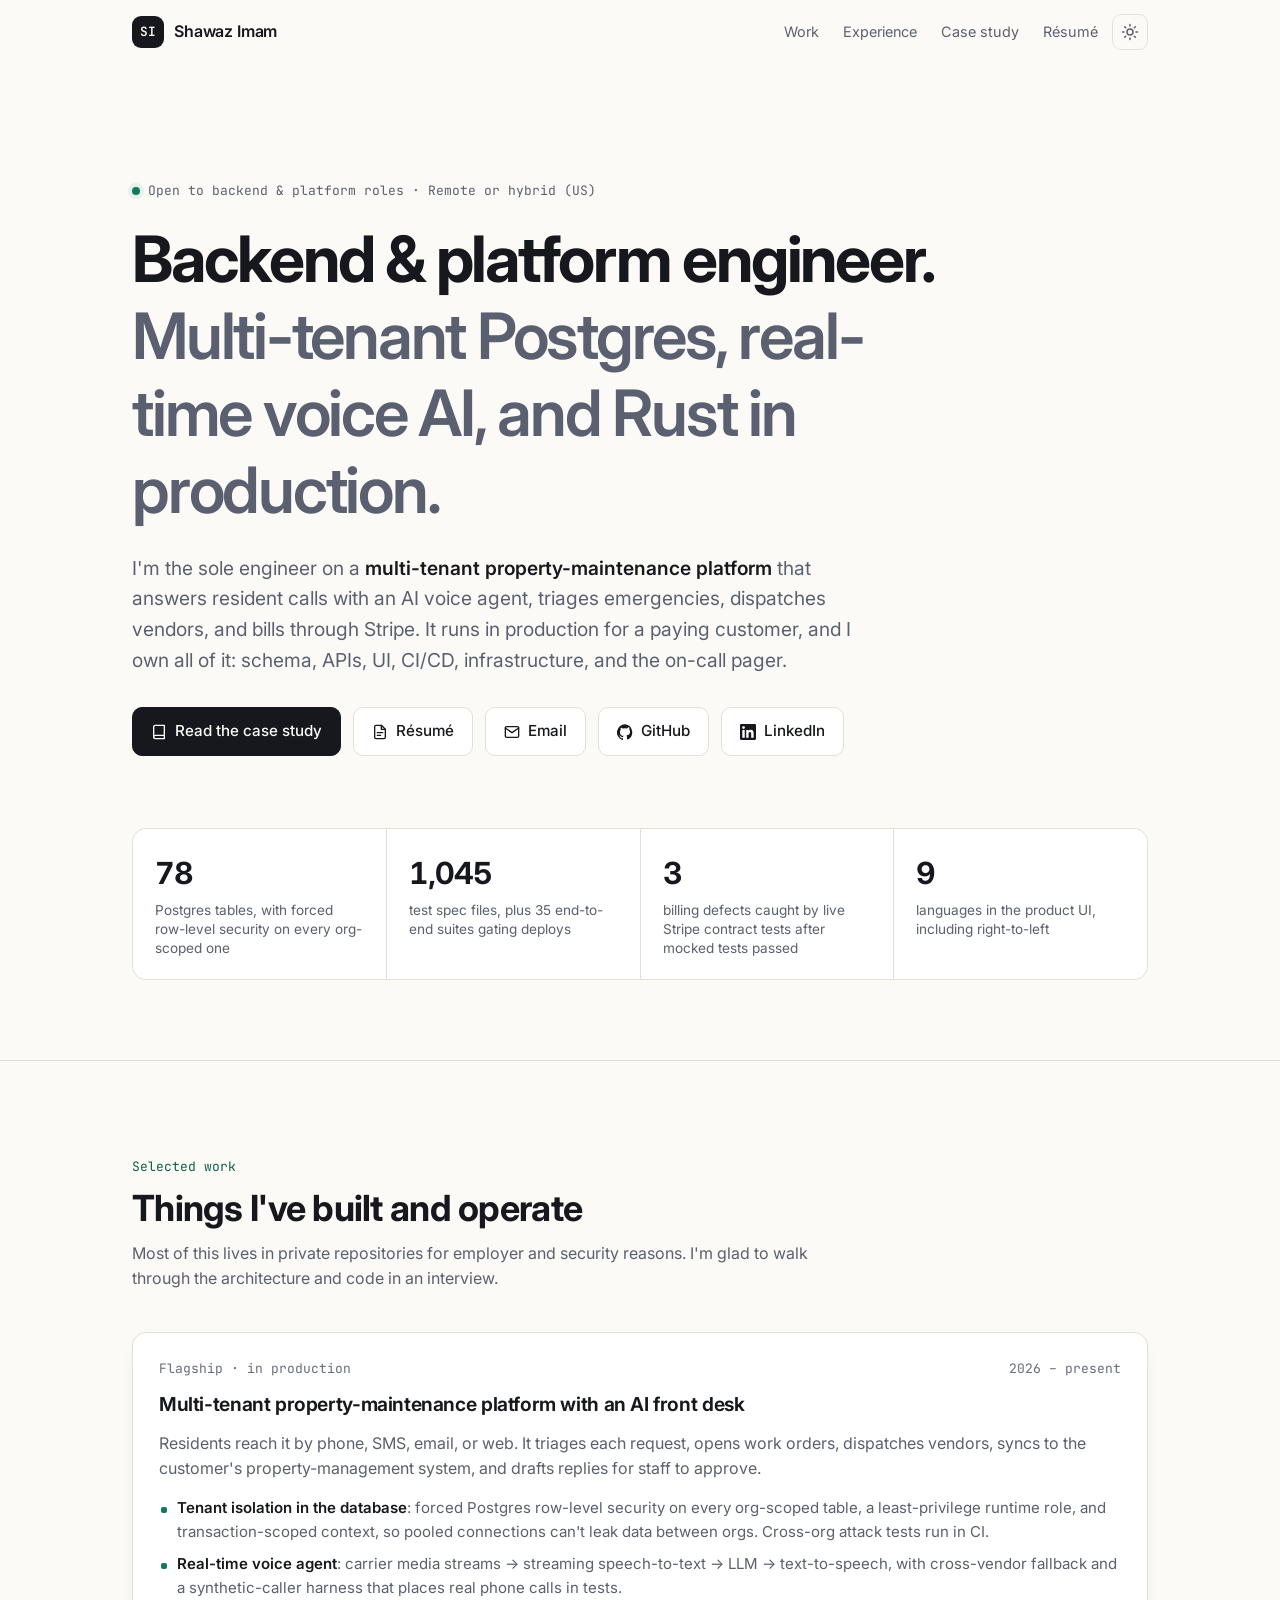
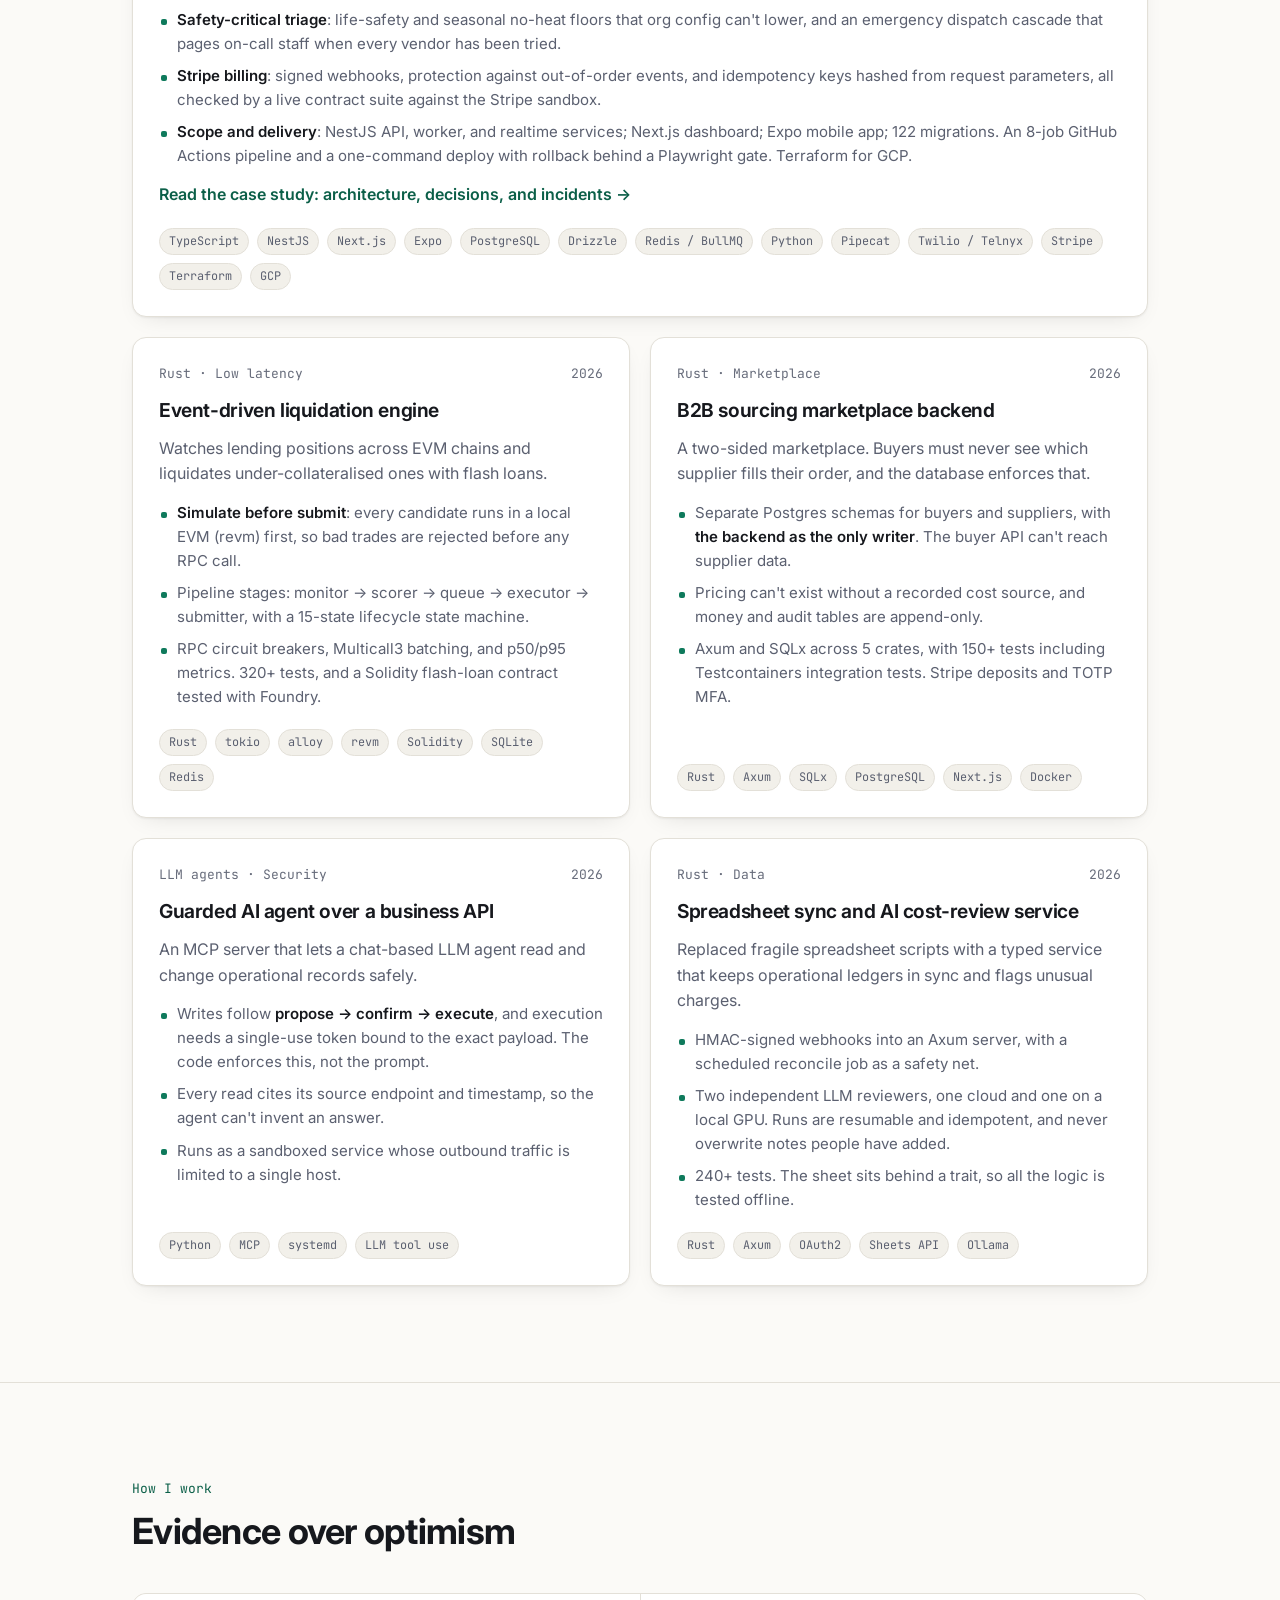
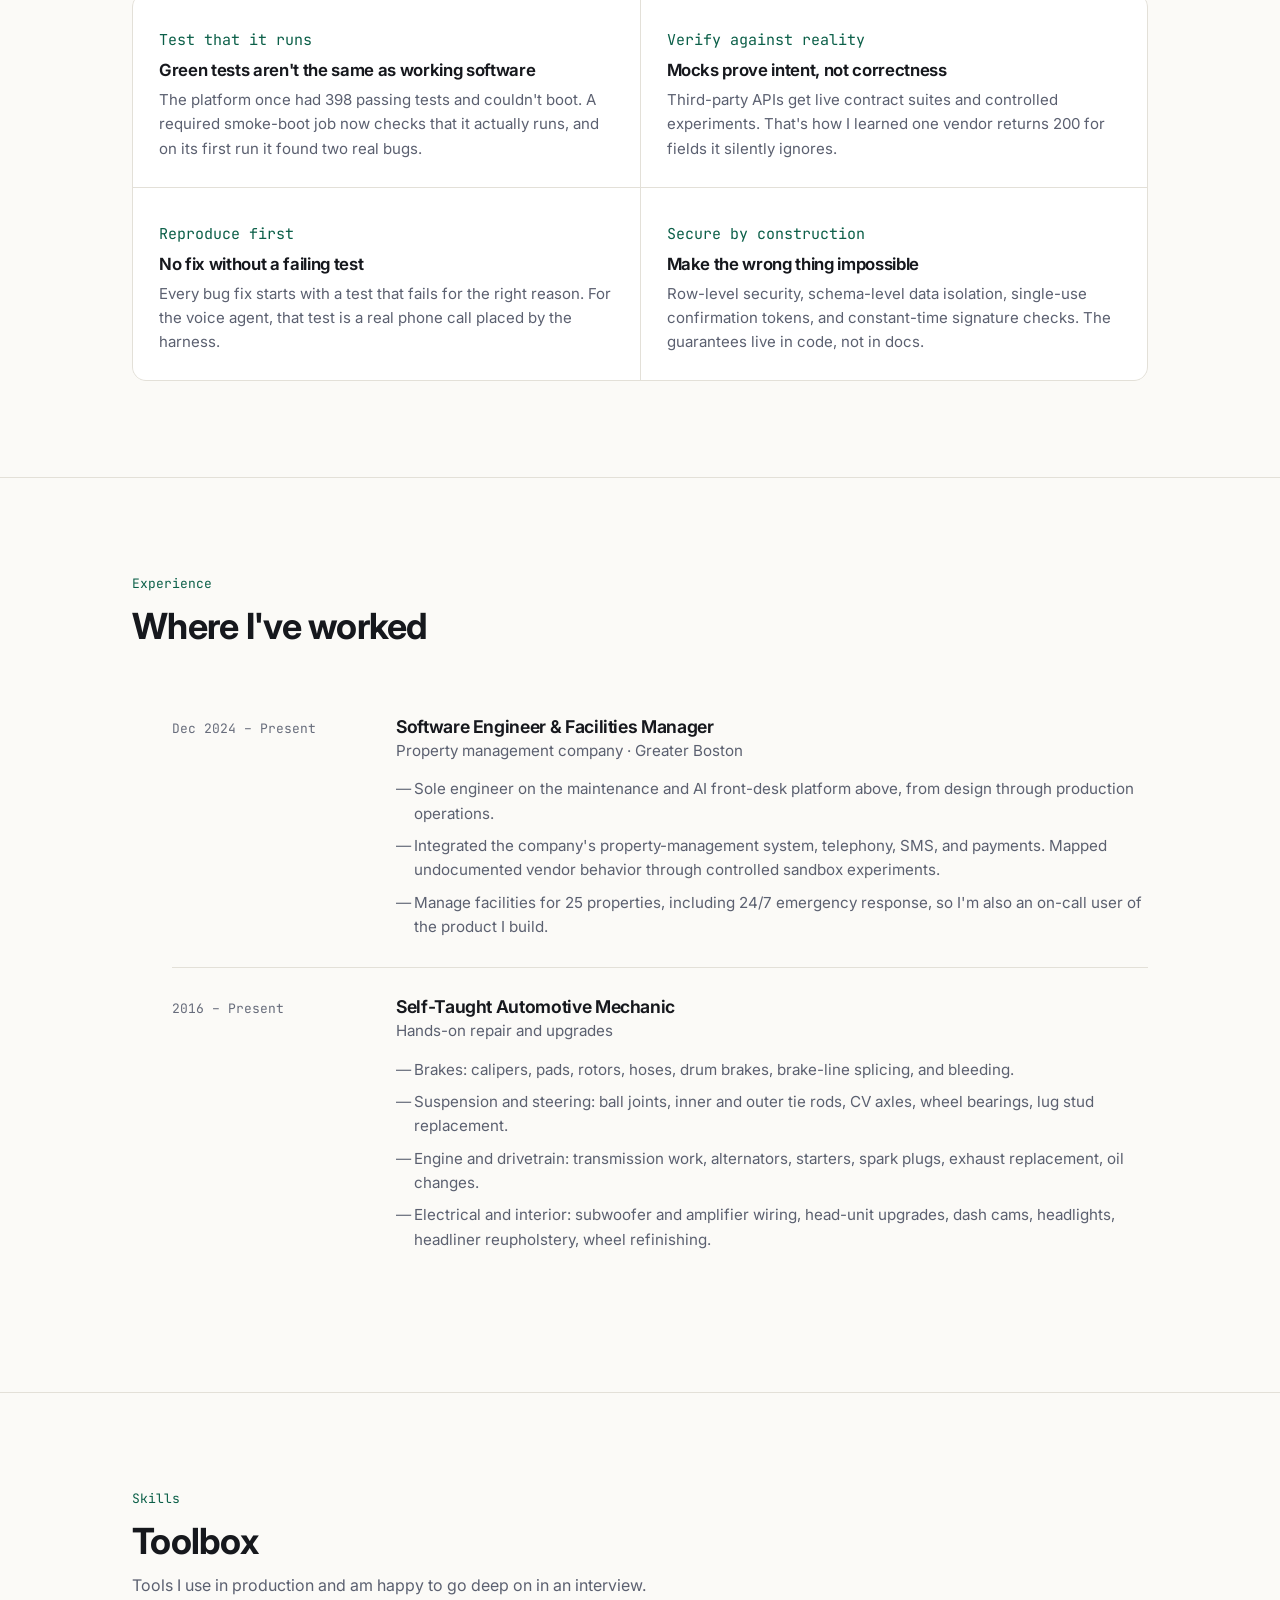
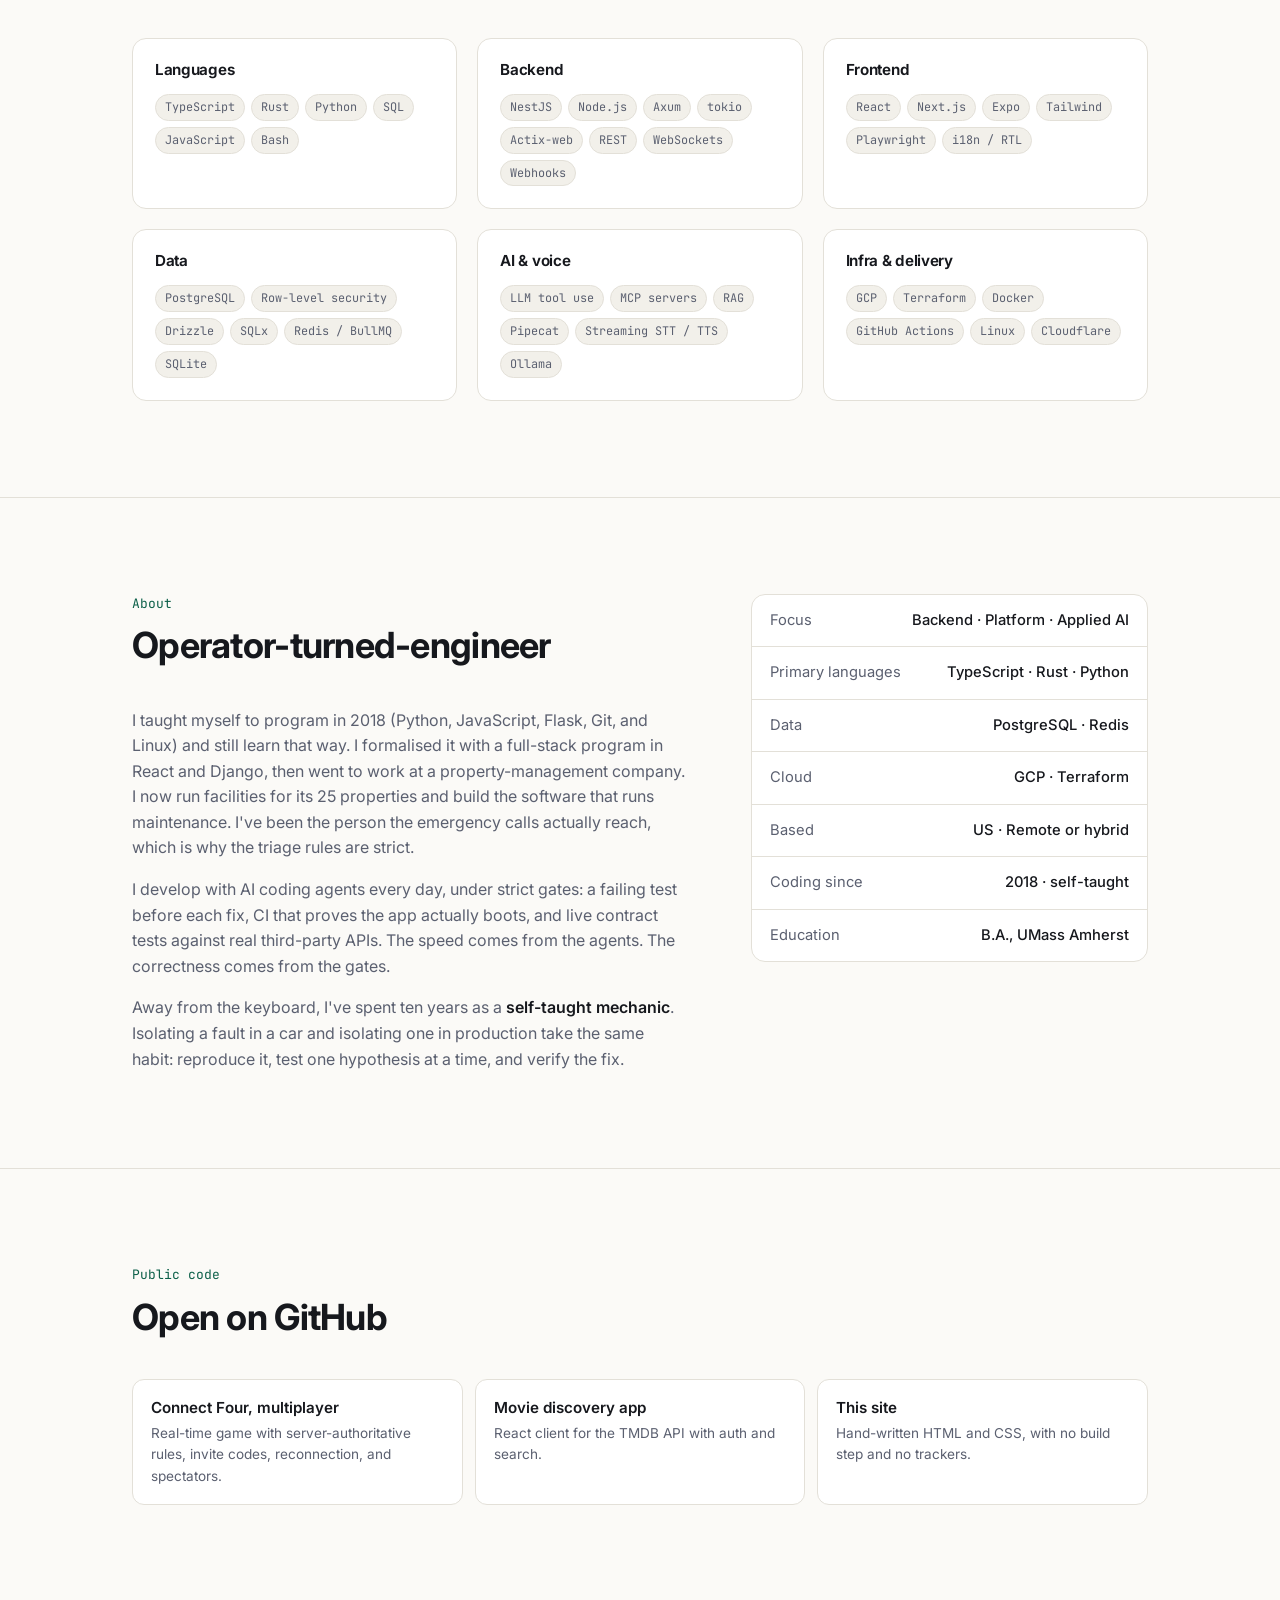
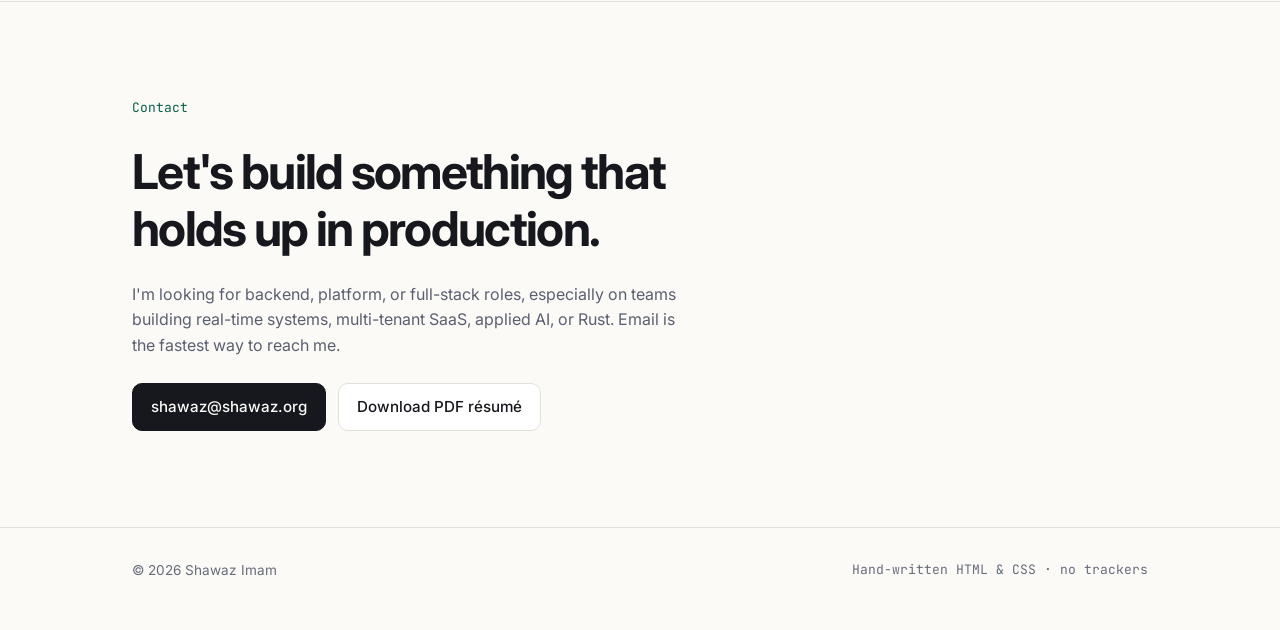
==== commit 7c925826: "Redesign: case study, one-page résumé, monogram icons, SEO files - Home: backend/platform positionin" ====
--- a/index.html
+++ b/index.html
@@ -1,26 +1,34 @@
 <!doctype html>
-<html lang="en" class="no-js">
+<html lang="en">
   <head>
     <meta charset="UTF-8" />
     <meta name="viewport" content="width=device-width, initial-scale=1.0" />
-    <title>Shawaz Imam — Software Engineer</title>
+    <title>Shawaz Imam — Backend &amp; Platform Engineer</title>
     <meta
       name="description"
-      content="Shawaz Imam — software engineer building production backends, real-time AI voice systems, and Rust services. TypeScript, Rust, Python, PostgreSQL."
+      content="Shawaz Imam, backend and platform engineer. Multi-tenant PostgreSQL, real-time AI voice systems, and Rust services running in production."
     />
-    <meta property="og:title" content="Shawaz Imam — Software Engineer" />
+    <meta property="og:title" content="Shawaz Imam — Backend &amp; Platform Engineer" />
     <meta
       property="og:description"
-      content="Production backends, real-time AI voice systems, and Rust services."
+      content="Multi-tenant Postgres, real-time voice AI, and Rust, running in production."
     />
     <meta property="og:type" content="website" />
     <meta property="og:url" content="https://shawaz.org/" />
+    <meta property="og:image" content="https://shawaz.org/Images/og.png" />
+    <meta property="og:image:width" content="1200" />
+    <meta property="og:image:height" content="630" />
+    <meta property="og:image:alt" content="Shawaz Imam, backend and platform engineer" />
+    <meta name="twitter:card" content="summary_large_image" />
+    <meta name="twitter:title" content="Shawaz Imam — Backend &amp; Platform Engineer" />
+    <meta name="twitter:image" content="https://shawaz.org/Images/og.png" />
     <meta name="theme-color" content="#0c0e12" media="(prefers-color-scheme: dark)" />
     <meta name="theme-color" content="#fbfaf7" media="(prefers-color-scheme: light)" />
     <link rel="canonical" href="https://shawaz.org/" />
+    <link rel="icon" href="./favicon.ico" sizes="32x32" />
     <link rel="icon" href="./Images/favicon.svg" type="image/svg+xml" />
-    <link rel="icon" type="image/png" sizes="32x32" href="./favicon-32x32.png" />
-    <link rel="apple-touch-icon" sizes="180x180" href="./Images/apple-touch-icon.png" />
+    <link rel="apple-touch-icon" href="./Images/apple-touch-icon.png" />
+    <link rel="manifest" href="./site.webmanifest" />
     <link rel="preconnect" href="https://fonts.googleapis.com" />
     <link rel="preconnect" href="https://fonts.gstatic.com" crossorigin />
     <link
@@ -39,7 +47,8 @@
         "@context": "https://schema.org",
         "@type": "Person",
         "name": "Shawaz Imam",
-        "jobTitle": "Software Engineer",
+        "jobTitle": "Backend & Platform Engineer",
+        "email": "mailto:shawaz@shawaz.org",
         "url": "https://shawaz.org",
         "sameAs": ["https://github.com/shawazi", "https://www.linkedin.com/in/shawazi/"]
       }
@@ -58,7 +67,7 @@
           <ul class="nav-links">
             <li class="hide-sm"><a href="#work">Work</a></li>
             <li class="hide-sm"><a href="#experience">Experience</a></li>
-            <li class="hide-sm"><a href="#skills">Skills</a></li>
+            <li class="hide-sm"><a href="./case-study.html">Case study</a></li>
             <li><a href="./resume.html">Résumé</a></li>
             <li>
               <button class="icon-btn" id="theme-toggle" type="button" aria-label="Toggle color theme">
@@ -76,17 +85,22 @@
     <main id="main">
       <section class="hero" id="top">
         <div class="wrap">
-          <p class="eyebrow mono"><span class="dot" aria-hidden="true"></span>Open to software engineering roles · Remote (US)</p>
-          <h1>Software engineer. <span>I ship systems that run in production.</span></h1>
+          <p class="eyebrow mono"><span class="dot" aria-hidden="true"></span>Open to backend &amp; platform roles · Remote or hybrid (US)</p>
+          <h1>Backend &amp; platform engineer. <span>Multi-tenant Postgres, real-time voice AI, and Rust in production.</span></h1>
           <p class="lede">
-            I build <strong>multi-tenant backends</strong>, <strong>real-time AI voice pipelines</strong>, and
-            <strong>high-performance Rust services</strong>, and I own them end to end: schema, API, UI, CI/CD,
-            infrastructure, and the on-call pager. My current platform runs in production for a paying customer.
+            I'm the sole engineer on a <strong>multi-tenant property-maintenance platform</strong> that answers resident
+            calls with an AI voice agent, triages emergencies, dispatches vendors, and bills through Stripe. It runs in
+            production for a paying customer, and I own all of it: schema, APIs, UI, CI/CD, infrastructure, and the
+            on-call pager.
           </p>
           <div class="cta">
-            <a class="btn primary" href="./resume.html">
+            <a class="btn primary" href="./case-study.html">
+              <svg viewBox="0 0 24 24" fill="none" stroke="currentColor" stroke-width="2" stroke-linecap="round" stroke-linejoin="round" aria-hidden="true"><path d="M4 19.5A2.5 2.5 0 0 1 6.5 17H20" /><path d="M6.5 2H20v20H6.5A2.5 2.5 0 0 1 4 19.5v-15A2.5 2.5 0 0 1 6.5 2z" /></svg>
+              Read the case study
+            </a>
+            <a class="btn" href="./resume.html">
               <svg viewBox="0 0 24 24" fill="none" stroke="currentColor" stroke-width="2" stroke-linecap="round" stroke-linejoin="round" aria-hidden="true"><path d="M14 2H6a2 2 0 0 0-2 2v16a2 2 0 0 0 2 2h12a2 2 0 0 0 2-2V8z" /><path d="M14 2v6h6M8 13h8M8 17h5" /></svg>
-              View résumé
+              Résumé
             </a>
             <a class="btn" href="mailto:shawaz@shawaz.org">
               <svg viewBox="0 0 24 24" fill="none" stroke="currentColor" stroke-width="2" stroke-linecap="round" stroke-linejoin="round" aria-hidden="true"><rect x="2" y="4" width="20" height="16" rx="2" /><path d="m22 6-10 7L2 6" /></svg>
@@ -102,68 +116,25 @@
             </a>
           </div>
 
-          <div class="stats reveal" role="list">
-            <div class="stat" role="listitem"><b>3,000+</b><span>commits shipped in 2026 across production and personal systems</span></div>
-            <div class="stat" role="listitem"><b>1,000+</b><span>test files guarding the flagship platform, CI-gated deploys</span></div>
-            <div class="stat" role="listitem"><b>78</b><span>Postgres tables under forced row-level security</span></div>
-            <div class="stat" role="listitem"><b>5</b><span>EVM chains with a flash-loan contract deployed by my Rust engine</span></div>
-          </div>
-        </div>
-      </section>
-
-      <section class="block" id="about">
-        <div class="wrap about">
-          <div class="reveal">
-            <div class="section-head">
-              <p class="mono">01 · About</p>
-              <h2>Operator-turned-engineer. Close to the problem.</h2>
-            </div>
-            <div class="prose">
-              <p>
-                I'm a full-stack engineer with a backend and systems bias. I taught myself to program in 2018 (Python, JavaScript, Flask, Git, and Linux, through Codecademy and
-                tutorials), then formalised it with a full-stack program in React and Django. Now I'm the sole engineer on a <strong>property-maintenance SaaS</strong> that answers resident calls with an
-                AI voice agent, triages emergencies, dispatches contractors, and bills through Stripe. I also run
-                facilities for a 25-property portfolio, so I've been the person those emergency calls actually reach.
-              </p>
-              <p>
-                Outside work I build in <strong>Rust</strong>: an on-chain liquidation engine that simulates each trade in
-                a local EVM before sending it, a B2B marketplace backend, and data tooling. I run my own machines as a
-                <strong>NixOS fleet</strong> with local GPU inference.
-              </p>
-              <p>
-                I develop with AI coding agents every day, under strict gates: a failing test before each fix, CI that
-                proves the app actually boots, and live contract tests against real third-party APIs. The speed comes from the
-                agents. The correctness comes from the gates.
-              </p>
-              <p>
-                Away from the keyboard, I've spent ten years as a <strong>self-taught mechanic</strong>: brakes,
-                suspension, drivetrain, and car electronics. Isolating a fault in a car and isolating one in production
-                call for the same habit. Reproduce it, test one hypothesis at a time, and verify the fix.
-              </p>
-            </div>
-          </div>
-          <ul class="facts reveal" aria-label="Quick facts">
-            <li><span>Focus</span><span>Backend · Platform · Applied AI</span></li>
-            <li><span>Primary languages</span><span>TypeScript · Rust · Python</span></li>
-            <li><span>Data</span><span>PostgreSQL · Redis · SQLite</span></li>
-            <li><span>Cloud</span><span>GCP · Cloudflare · Terraform</span></li>
-            <li><span>Based</span><span>US · Remote or hybrid</span></li>
-            <li><span>Coding since</span><span>2018 · self-taught</span></li>
-            <li><span>Education</span><span>B.A., UMass Amherst</span></li>
-          </ul>
+          <div class="stats" role="list">
+            <div class="stat" role="listitem"><b>78</b><span>Postgres tables, with forced row-level security on every org-scoped one</span></div>
+            <div class="stat" role="listitem"><b>1,045</b><span>test spec files, plus 35 end-to-end suites gating deploys</span></div>
+            <div class="stat" role="listitem"><b>3</b><span>billing defects caught by live Stripe contract tests after mocked tests passed</span></div>
+            <div class="stat" role="listitem"><b>9</b><span>languages in the product UI, including right-to-left</span></div>
+          </div>
         </div>
       </section>
 
       <section class="block" id="work">
         <div class="wrap">
-          <div class="section-head reveal">
-            <p class="mono">02 · Selected work</p>
+          <div class="section-head">
+            <p class="mono">Selected work</p>
             <h2>Things I've built and operate</h2>
-            <p>Most of this lives in private repositories for client and security reasons. I'm glad to walk through architecture and code in an interview.</p>
+            <p>Most of this lives in private repositories for employer and security reasons. I'm glad to walk through the architecture and code in an interview.</p>
           </div>
 
           <div class="work">
-            <article class="card wide reveal">
+            <article class="card wide">
               <div class="card-top mono"><span>Flagship · in production</span><span>2026 – present</span></div>
               <h3>Multi-tenant property-maintenance platform with an AI front desk</h3>
               <p>
@@ -171,77 +142,64 @@
                 vendors, syncs to the customer's property-management system, and drafts replies for staff to approve.
               </p>
               <ul>
-                <li><strong>TypeScript monorepo</strong>: 11 apps and 37 packages (NestJS API, worker, and realtime services; Next.js dashboard; Expo mobile app), 122 migrations, about 1,900 commits.</li>
-                <li><strong>Tenant isolation in the database</strong>: forced Postgres row-level security on every org-scoped table, a least-privilege runtime role, and transaction-scoped context, so pooled connections can't leak data between orgs. Verified with cross-org attack tests.</li>
-                <li><strong>Real-time voice agent</strong>: carrier media streams → streaming speech-to-text → LLM → text-to-speech, with vendor fallback chains and a synthetic-caller harness that places real phone calls in CI instead of anyone dialling by hand.</li>
-                <li><strong>Safety-critical triage</strong>: life-safety and seasonal no-heat floors that org config can't lower, plus an emergency dispatch cascade that pages on-call staff when every vendor is exhausted.</li>
-                <li><strong>Stripe billing</strong>: signed webhooks, protection against out-of-order events, and idempotency keys hashed from request parameters. A live contract suite against the Stripe sandbox caught three defects that mocked unit tests had passed.</li>
-                <li><strong>Delivery</strong>: 8-stage GitHub Actions pipeline (secret scan, smoke boot, visual and accessibility checks, end-to-end tests) and a one-command deploy with rollback behind a Playwright gate. Terraform for GCP, Cloudflare Tunnel, and systemd services on NixOS.</li>
-              </ul>
+                <li><strong>Tenant isolation in the database</strong>: forced Postgres row-level security on every org-scoped table, a least-privilege runtime role, and transaction-scoped context, so pooled connections can't leak data between orgs. Cross-org attack tests run in CI.</li>
+                <li><strong>Real-time voice agent</strong>: carrier media streams → streaming speech-to-text → LLM → text-to-speech, with cross-vendor fallback and a synthetic-caller harness that places real phone calls in tests.</li>
+                <li><strong>Safety-critical triage</strong>: life-safety and seasonal no-heat floors that org config can't lower, and an emergency dispatch cascade that pages on-call staff when every vendor has been tried.</li>
+                <li><strong>Stripe billing</strong>: signed webhooks, protection against out-of-order events, and idempotency keys hashed from request parameters, all checked by a live contract suite against the Stripe sandbox.</li>
+                <li><strong>Scope and delivery</strong>: NestJS API, worker, and realtime services; Next.js dashboard; Expo mobile app; 122 migrations. An 8-job GitHub Actions pipeline and a one-command deploy with rollback behind a Playwright gate. Terraform for GCP.</li>
+              </ul>
+              <a class="card-link" href="./case-study.html">Read the case study: architecture, decisions, and incidents →</a>
               <ul class="tags" aria-label="Stack">
-                <li>TypeScript</li><li>NestJS</li><li>Next.js</li><li>React Native</li><li>PostgreSQL</li><li>Drizzle</li><li>Redis / BullMQ</li><li>Python</li><li>Pipecat</li><li>Twilio / Telnyx</li><li>Stripe</li><li>Terraform</li><li>GCP</li>
-              </ul>
-            </article>
-
-            <article class="card reveal">
-              <div class="card-top mono"><span>Rust · DeFi</span><span>2026</span></div>
-              <h3>Multi-chain liquidation engine</h3>
-              <p>An event-driven engine that finds under-collateralised lending positions and liquidates them with flash loans.</p>
-              <ul>
-                <li>Pipeline stages: <strong>monitor → scorer → queue → executor → submitter</strong>, with a 15-state opportunity state machine.</li>
-                <li><strong>Local EVM simulation (revm)</strong> rejects bad trades before any RPC call, with shadow mode for validation.</li>
-                <li>RPC circuit breakers, Multicall3 batching, and p50/p95 metrics. Solidity flash-loan contract with Foundry tests.</li>
-                <li>About 21K lines of Rust with 320+ tests. A companion Actix and TypeScript dashboard streams live state over WebSocket.</li>
-              </ul>
-              <ul class="tags" aria-label="Stack"><li>Rust</li><li>tokio</li><li>alloy</li><li>revm</li><li>Solidity</li><li>Foundry</li><li>SQLite</li><li>Redis</li></ul>
-            </article>
-
-            <article class="card reveal">
+                <li>TypeScript</li><li>NestJS</li><li>Next.js</li><li>Expo</li><li>PostgreSQL</li><li>Drizzle</li><li>Redis / BullMQ</li><li>Python</li><li>Pipecat</li><li>Twilio / Telnyx</li><li>Stripe</li><li>Terraform</li><li>GCP</li>
+              </ul>
+            </article>
+
+            <article class="card">
+              <div class="card-top mono"><span>Rust · Low latency</span><span>2026</span></div>
+              <h3>Event-driven liquidation engine</h3>
+              <p>Watches lending positions across EVM chains and liquidates under-collateralised ones with flash loans.</p>
+              <ul>
+                <li><strong>Simulate before submit</strong>: every candidate runs in a local EVM (revm) first, so bad trades are rejected before any RPC call.</li>
+                <li>Pipeline stages: monitor → scorer → queue → executor → submitter, with a 15-state lifecycle state machine.</li>
+                <li>RPC circuit breakers, Multicall3 batching, and p50/p95 metrics. 320+ tests, and a Solidity flash-loan contract tested with Foundry.</li>
+              </ul>
+              <ul class="tags" aria-label="Stack"><li>Rust</li><li>tokio</li><li>alloy</li><li>revm</li><li>Solidity</li><li>SQLite</li><li>Redis</li></ul>
+            </article>
+
+            <article class="card">
               <div class="card-top mono"><span>Rust · Marketplace</span><span>2026</span></div>
               <h3>B2B sourcing marketplace backend</h3>
               <p>A two-sided marketplace. Buyers must never see which supplier fills their order, and the database enforces that.</p>
               <ul>
                 <li>Separate Postgres schemas for buyers and suppliers, with <strong>the backend as the only writer</strong>. The buyer API can't reach supplier data.</li>
                 <li>Pricing can't exist without a recorded cost source, and money and audit tables are append-only.</li>
-                <li>Axum and SQLx across 5 crates, 150+ tests including Testcontainers integration tests, Stripe deposits, TOTP MFA, and AI extraction of specs from uploaded documents.</li>
-              </ul>
-              <ul class="tags" aria-label="Stack"><li>Rust</li><li>Axum</li><li>SQLx</li><li>PostgreSQL</li><li>Next.js</li><li>S3 / MinIO</li><li>Docker</li></ul>
-            </article>
-
-            <article class="card reveal">
+                <li>Axum and SQLx across 5 crates, with 150+ tests including Testcontainers integration tests. Stripe deposits and TOTP MFA.</li>
+              </ul>
+              <ul class="tags" aria-label="Stack"><li>Rust</li><li>Axum</li><li>SQLx</li><li>PostgreSQL</li><li>Next.js</li><li>Docker</li></ul>
+            </article>
+
+            <article class="card">
               <div class="card-top mono"><span>LLM agents · Security</span><span>2026</span></div>
               <h3>Guarded AI agent over a business API</h3>
               <p>An MCP server that lets a chat-based LLM agent read and change operational records safely.</p>
               <ul>
-                <li>Writes follow <strong>propose → confirm → execute</strong>, and execution requires a single-use token bound to the exact payload. The code enforces this; the prompt doesn't have to.</li>
+                <li>Writes follow <strong>propose → confirm → execute</strong>, and execution needs a single-use token bound to the exact payload. The code enforces this, not the prompt.</li>
                 <li>Every read cites its source endpoint and timestamp, so the agent can't invent an answer.</li>
-                <li>Runs in a sandboxed systemd unit with outbound traffic limited to one host by an allowlist proxy and per-user firewall rules, plus health monitoring.</li>
-              </ul>
-              <ul class="tags" aria-label="Stack"><li>Python</li><li>MCP</li><li>systemd</li><li>NixOS</li><li>LLM tool use</li></ul>
-            </article>
-
-            <article class="card reveal">
+                <li>Runs as a sandboxed service whose outbound traffic is limited to a single host.</li>
+              </ul>
+              <ul class="tags" aria-label="Stack"><li>Python</li><li>MCP</li><li>systemd</li><li>LLM tool use</li></ul>
+            </article>
+
+            <article class="card">
               <div class="card-top mono"><span>Rust · Data</span><span>2026</span></div>
               <h3>Spreadsheet sync and AI cost-review service</h3>
               <p>Replaced fragile spreadsheet scripts with a typed service that keeps operational ledgers in sync and flags unusual charges.</p>
               <ul>
                 <li>HMAC-signed webhooks into an Axum server, with a scheduled reconcile job as a safety net.</li>
-                <li>Two independent LLM reviewers (one cloud, one local GPU) with fallback chains. Resumable, idempotent runs that never overwrite notes people have added.</li>
-                <li>About 11K lines of Rust with 240+ tests. The sheet is abstracted behind a trait, so all logic is tested offline.</li>
-              </ul>
-              <ul class="tags" aria-label="Stack"><li>Rust</li><li>Axum</li><li>OAuth2</li><li>Google Sheets API</li><li>Ollama</li></ul>
-            </article>
-
-            <article class="card reveal">
-              <div class="card-top mono"><span>Infra · Local AI</span><span>2026</span></div>
-              <h3>Declarative infrastructure and self-hosted AI</h3>
-              <p>My own machines, managed like production.</p>
-              <ul>
-                <li>A <strong>6-host NixOS fleet</strong> from one flake: 42 modules, VM tests, and CI that checks formatting, scans for secrets, and evaluates the config.</li>
-                <li>Local GPU inference (CUDA and Ollama), a vector-search RAG index over my codebases, and fully local voice assistants built on Whisper, local LLMs, and Kokoro text-to-speech.</li>
-                <li>A text-to-speech benchmark harness that runs each engine in its own reproducible shell behind one shared interface.</li>
-              </ul>
-              <ul class="tags" aria-label="Stack"><li>Nix</li><li>Linux</li><li>CUDA</li><li>Ollama</li><li>Qdrant</li><li>Whisper</li></ul>
+                <li>Two independent LLM reviewers, one cloud and one on a local GPU. Runs are resumable and idempotent, and never overwrite notes people have added.</li>
+                <li>240+ tests. The sheet sits behind a trait, so all the logic is tested offline.</li>
+              </ul>
+              <ul class="tags" aria-label="Stack"><li>Rust</li><li>Axum</li><li>OAuth2</li><li>Sheets API</li><li>Ollama</li></ul>
             </article>
           </div>
         </div>
@@ -249,15 +207,15 @@
 
       <section class="block" id="principles">
         <div class="wrap">
-          <div class="section-head reveal">
-            <p class="mono">03 · How I work</p>
+          <div class="section-head">
+            <p class="mono">How I work</p>
             <h2>Evidence over optimism</h2>
           </div>
-          <div class="principles reveal">
+          <div class="principles">
             <div class="principle">
               <p class="mono">Test that it runs</p>
               <h3>Green tests aren't the same as working software</h3>
-              <p>I once inherited a repo with 398 passing tests that couldn't boot. It now has a required smoke-boot job, and on its first run that job found two real bugs.</p>
+              <p>The platform once had 398 passing tests and couldn't boot. A required smoke-boot job now checks that it actually runs, and on its first run it found two real bugs.</p>
             </div>
             <div class="principle">
               <p class="mono">Verify against reality</p>
@@ -267,12 +225,12 @@
             <div class="principle">
               <p class="mono">Reproduce first</p>
               <h3>No fix without a failing test</h3>
-              <p>Every bug fix starts with a test that fails for the right reason, and the fix is done when that test passes. That includes real phone calls for the voice agent.</p>
+              <p>Every bug fix starts with a test that fails for the right reason. For the voice agent, that test is a real phone call placed by the harness.</p>
             </div>
             <div class="principle">
               <p class="mono">Secure by construction</p>
               <h3>Make the wrong thing impossible</h3>
-              <p>Row-level security, schema-level data isolation, single-use confirmation tokens, and constant-time signature checks. I put guarantees in code, not in docs.</p>
+              <p>Row-level security, schema-level data isolation, single-use confirmation tokens, and constant-time signature checks. The guarantees live in code, not in docs.</p>
             </div>
           </div>
         </div>
@@ -280,35 +238,24 @@
 
       <section class="block" id="experience">
         <div class="wrap">
-          <div class="section-head reveal">
-            <p class="mono">04 · Experience</p>
+          <div class="section-head">
+            <p class="mono">Experience</p>
             <h2>Where I've worked</h2>
           </div>
           <ol class="timeline">
-            <li class="role reveal">
+            <li class="role">
               <p class="when mono">Dec 2024 – Present</p>
               <div>
                 <h3>Software Engineer &amp; Facilities Manager</h3>
                 <p class="org">Property management company · Greater Boston</p>
                 <ul>
-                  <li>Sole engineer on the maintenance and AI front-desk platform described above, from design through production operations.</li>
-                  <li>Integrated the company's property-management system, telephony, SMS, and payments. Documented undocumented vendor behavior through controlled sandbox experiments.</li>
-                  <li>Manage facilities for 25 properties, including 24/7 emergency response and vendor coordination. That daily contact with the domain drives the product's requirements.</li>
+                  <li>Sole engineer on the maintenance and AI front-desk platform above, from design through production operations.</li>
+                  <li>Integrated the company's property-management system, telephony, SMS, and payments. Mapped undocumented vendor behavior through controlled sandbox experiments.</li>
+                  <li>Manage facilities for 25 properties, including 24/7 emergency response, so I'm also an on-call user of the product I build.</li>
                 </ul>
               </div>
             </li>
-            <li class="role reveal">
-              <p class="when mono">2024 – Present</p>
-              <div>
-                <h3>Independent Software Engineer</h3>
-                <p class="org">Rust systems, DeFi, and applied AI</p>
-                <ul>
-                  <li>Built and operated a multi-chain liquidation engine, a marketplace backend, MCP agent tooling, and local-first voice assistants.</li>
-                  <li>Run a self-hosted NixOS fleet with GPU inference, RAG, and CI-validated configuration.</li>
-                </ul>
-              </div>
-            </li>
-            <li class="role reveal">
+            <li class="role">
               <p class="when mono">2016 – Present</p>
               <div>
                 <h3>Self-Taught Automotive Mechanic</h3>
@@ -327,41 +274,79 @@
 
       <section class="block" id="skills">
         <div class="wrap">
-          <div class="section-head reveal">
-            <p class="mono">05 · Skills</p>
+          <div class="section-head">
+            <p class="mono">Skills</p>
             <h2>Toolbox</h2>
-            <p>Tools I've used in production or in substantial projects, not ones I've only tried once.</p>
+            <p>Tools I use in production and am happy to go deep on in an interview.</p>
           </div>
           <div class="skills">
-            <div class="skill-group reveal"><h3>Languages</h3><ul class="tags"><li>TypeScript</li><li>Rust</li><li>Python</li><li>SQL</li><li>JavaScript</li><li>Solidity</li><li>Bash</li><li>Nix</li></ul></div>
-            <div class="skill-group reveal"><h3>Backend</h3><ul class="tags"><li>NestJS</li><li>Node.js</li><li>Fastify</li><li>Axum</li><li>Actix-web</li><li>tokio</li><li>Django / DRF</li><li>FastAPI</li><li>REST</li><li>WebSockets</li><li>Webhooks</li></ul></div>
-            <div class="skill-group reveal"><h3>Frontend</h3><ul class="tags"><li>React</li><li>Next.js</li><li>React Native / Expo</li><li>Tailwind</li><li>Redux</li><li>Playwright</li><li>i18n / RTL</li></ul></div>
-            <div class="skill-group reveal"><h3>Data</h3><ul class="tags"><li>PostgreSQL</li><li>Row-level security</li><li>Drizzle</li><li>SQLx</li><li>Prisma</li><li>Redis / BullMQ</li><li>SQLite</li><li>Qdrant</li></ul></div>
-            <div class="skill-group reveal"><h3>AI &amp; voice</h3><ul class="tags"><li>LLM tool use</li><li>MCP servers</li><li>RAG</li><li>Pipecat</li><li>Streaming STT / TTS</li><li>Ollama</li><li>Anthropic / OpenAI APIs</li><li>Agentic dev workflows</li></ul></div>
-            <div class="skill-group reveal"><h3>Infra &amp; delivery</h3><ul class="tags"><li>GCP</li><li>Terraform</li><li>Docker</li><li>GitHub Actions</li><li>NixOS</li><li>systemd</li><li>Cloudflare</li><li>Firebase</li><li>Linux</li></ul></div>
-          </div>
+            <div class="skill-group"><h3>Languages</h3><ul class="tags"><li>TypeScript</li><li>Rust</li><li>Python</li><li>SQL</li><li>JavaScript</li><li>Bash</li></ul></div>
+            <div class="skill-group"><h3>Backend</h3><ul class="tags"><li>NestJS</li><li>Node.js</li><li>Axum</li><li>tokio</li><li>Actix-web</li><li>REST</li><li>WebSockets</li><li>Webhooks</li></ul></div>
+            <div class="skill-group"><h3>Frontend</h3><ul class="tags"><li>React</li><li>Next.js</li><li>Expo</li><li>Tailwind</li><li>Playwright</li><li>i18n / RTL</li></ul></div>
+            <div class="skill-group"><h3>Data</h3><ul class="tags"><li>PostgreSQL</li><li>Row-level security</li><li>Drizzle</li><li>SQLx</li><li>Redis / BullMQ</li><li>SQLite</li></ul></div>
+            <div class="skill-group"><h3>AI &amp; voice</h3><ul class="tags"><li>LLM tool use</li><li>MCP servers</li><li>RAG</li><li>Pipecat</li><li>Streaming STT / TTS</li><li>Ollama</li></ul></div>
+            <div class="skill-group"><h3>Infra &amp; delivery</h3><ul class="tags"><li>GCP</li><li>Terraform</li><li>Docker</li><li>GitHub Actions</li><li>Linux</li><li>Cloudflare</li></ul></div>
+          </div>
+        </div>
+      </section>
+
+      <section class="block" id="about">
+        <div class="wrap about">
+          <div>
+            <div class="section-head">
+              <p class="mono">About</p>
+              <h2>Operator-turned-engineer</h2>
+            </div>
+            <div class="prose">
+              <p>
+                I taught myself to program in 2018 (Python, JavaScript, Flask, Git, and Linux) and still learn that way.
+                I formalised it with a full-stack program in React and Django, then went to work at a property-management
+                company. I now run facilities for its 25 properties and build the software that runs maintenance. I've
+                been the person the emergency calls actually reach, which is why the triage rules are strict.
+              </p>
+              <p>
+                I develop with AI coding agents every day, under strict gates: a failing test before each fix, CI that
+                proves the app actually boots, and live contract tests against real third-party APIs. The speed comes
+                from the agents. The correctness comes from the gates.
+              </p>
+              <p>
+                Away from the keyboard, I've spent ten years as a <strong>self-taught mechanic</strong>. Isolating a fault
+                in a car and isolating one in production take the same habit: reproduce it, test one hypothesis at a
+                time, and verify the fix.
+              </p>
+            </div>
+          </div>
+          <ul class="facts" aria-label="Quick facts">
+            <li><span>Focus</span><span>Backend · Platform · Applied AI</span></li>
+            <li><span>Primary languages</span><span>TypeScript · Rust · Python</span></li>
+            <li><span>Data</span><span>PostgreSQL · Redis</span></li>
+            <li><span>Cloud</span><span>GCP · Terraform</span></li>
+            <li><span>Based</span><span>US · Remote or hybrid</span></li>
+            <li><span>Coding since</span><span>2018 · self-taught</span></li>
+            <li><span>Education</span><span>B.A., UMass Amherst</span></li>
+          </ul>
         </div>
       </section>
 
       <section class="block" id="earlier">
         <div class="wrap">
-          <div class="section-head reveal">
-            <p class="mono">06 · Public projects</p>
+          <div class="section-head">
+            <p class="mono">Public code</p>
             <h2>Open on GitHub</h2>
           </div>
-          <ul class="earlier reveal">
+          <ul class="earlier">
             <li><a href="https://github.com/shawazi/connect-four" target="_blank" rel="noopener"><b>Connect Four, multiplayer</b><span>Real-time game with server-authoritative rules, invite codes, reconnection, and spectators.</span></a></li>
             <li><a href="https://movies.shawaz.org" target="_blank" rel="noopener"><b>Movie discovery app</b><span>React client for the TMDB API with auth and search.</span></a></li>
-            <li><a href="https://github.com/shawazi?tab=repositories" target="_blank" rel="noopener"><b>More on GitHub</b><span>Earlier React, Django REST, and Solana work.</span></a></li>
+            <li><a href="https://github.com/shawazi/shawaz.org" target="_blank" rel="noopener"><b>This site</b><span>Hand-written HTML and CSS, with no build step and no trackers.</span></a></li>
           </ul>
         </div>
       </section>
 
       <section class="block" id="contact">
-        <div class="wrap contact reveal">
-          <p class="mono" style="color: var(--accent-text)">07 · Contact</p>
+        <div class="wrap contact">
+          <p class="mono" style="color: var(--accent-text)">Contact</p>
           <h2>Let's build something that holds up in production.</h2>
-          <p>I'm looking for backend, platform, or full-stack roles, especially teams working on real-time systems, applied AI, or Rust. Email is the fastest way to reach me.</p>
+          <p>I'm looking for backend, platform, or full-stack roles, especially on teams building real-time systems, multi-tenant SaaS, applied AI, or Rust. Email is the fastest way to reach me.</p>
           <div class="cta" style="margin-top: 0">
             <a class="btn primary" href="mailto:shawaz@shawaz.org">shawaz@shawaz.org</a>
             <a class="btn" href="./Images/Shawaz_Resume.pdf" target="_blank" rel="noopener">Download PDF résumé</a>
--- a/styles/main.css
+++ b/styles/main.css
@@ -6,7 +6,7 @@
   --bg-sunken: #f2f0ea;
   --text: #16181d;
   --text-muted: #5b6070;
-  --text-faint: #8a8f9c;
+  --text-faint: #676c7b;
   --border: #e3e0d8;
   --accent: #0f7a5c;
   --accent-soft: #0f7a5c14;
@@ -33,7 +33,7 @@
     --bg-sunken: #0f1216;
     --text: #e8e9ec;
     --text-muted: #a2a7b3;
-    --text-faint: #6e7482;
+    --text-faint: #8e94a3;
     --border: #232833;
     --accent: #3ecf9b;
     --accent-soft: #3ecf9b17;
@@ -50,7 +50,7 @@
   --bg-sunken: #0f1216;
   --text: #e8e9ec;
   --text-muted: #a2a7b3;
-  --text-faint: #6e7482;
+  --text-faint: #8e94a3;
   --border: #232833;
   --accent: #3ecf9b;
   --accent-soft: #3ecf9b17;
@@ -787,32 +787,12 @@
 
 /* ---------- Motion ---------- */
 
-.reveal {
-  opacity: 0;
-  transform: translateY(12px);
-  transition:
-    opacity 0.6s ease,
-    transform 0.6s ease;
-}
-
-.reveal.in {
-  opacity: 1;
-  transform: none;
-}
-
-.no-js .reveal {
-  opacity: 1;
-  transform: none;
-}
-
 @media (prefers-reduced-motion: reduce) {
   html {
     scroll-behavior: auto;
   }
 
-  .reveal,
   .btn {
-    opacity: 1;
     transform: none;
     transition: none;
   }
@@ -825,8 +805,109 @@
     display: none;
   }
 
-  .reveal {
-    opacity: 1;
-    transform: none;
-  }
-}
+}
+
+/* ---------- Case study ---------- */
+
+.card-link {
+  font-weight: 600;
+  color: var(--accent-text);
+  text-decoration: none;
+}
+
+.card-link:hover {
+  text-decoration: underline;
+}
+
+.article {
+  max-width: 72ch;
+  display: grid;
+  gap: 18px;
+}
+
+.article h2 {
+  font-size: clamp(1.35rem, 2.6vw, 1.7rem);
+  margin-top: 28px;
+}
+
+.article h3 {
+  font-size: 1.08rem;
+  margin-top: 8px;
+}
+
+.article p,
+.article li {
+  color: var(--text-muted);
+}
+
+.article strong {
+  color: var(--text);
+  font-weight: 600;
+}
+
+.article ul {
+  display: grid;
+  gap: 8px;
+  padding-left: 20px;
+}
+
+.article code {
+  font-family: var(--font-mono);
+  font-size: 0.86em;
+  background: var(--bg-sunken);
+  border: 1px solid var(--border);
+  border-radius: 5px;
+  padding: 1px 5px;
+}
+
+.callout {
+  border-left: 3px solid var(--accent);
+  padding: 4px 0 4px 16px;
+  color: var(--text);
+}
+
+.diagram {
+  overflow-x: auto;
+  border: 1px solid var(--border);
+  border-radius: var(--radius);
+  background: var(--bg-raised);
+  padding: 16px;
+}
+
+.diagram svg {
+  display: block;
+  min-width: 640px;
+  width: 100%;
+  height: auto;
+}
+
+.diagram .box {
+  fill: var(--bg-sunken);
+  stroke: var(--border);
+}
+
+.diagram .box.key {
+  stroke: var(--accent);
+}
+
+.diagram text {
+  fill: var(--text);
+  font-family: var(--font-sans);
+  font-size: 13px;
+}
+
+.diagram .sub {
+  fill: var(--text-muted);
+  font-size: 11px;
+  font-family: var(--font-mono);
+}
+
+.diagram .edge {
+  stroke: var(--text-faint);
+  stroke-width: 1.5;
+  fill: none;
+}
+
+.diagram .arrow {
+  fill: var(--text-faint);
+}
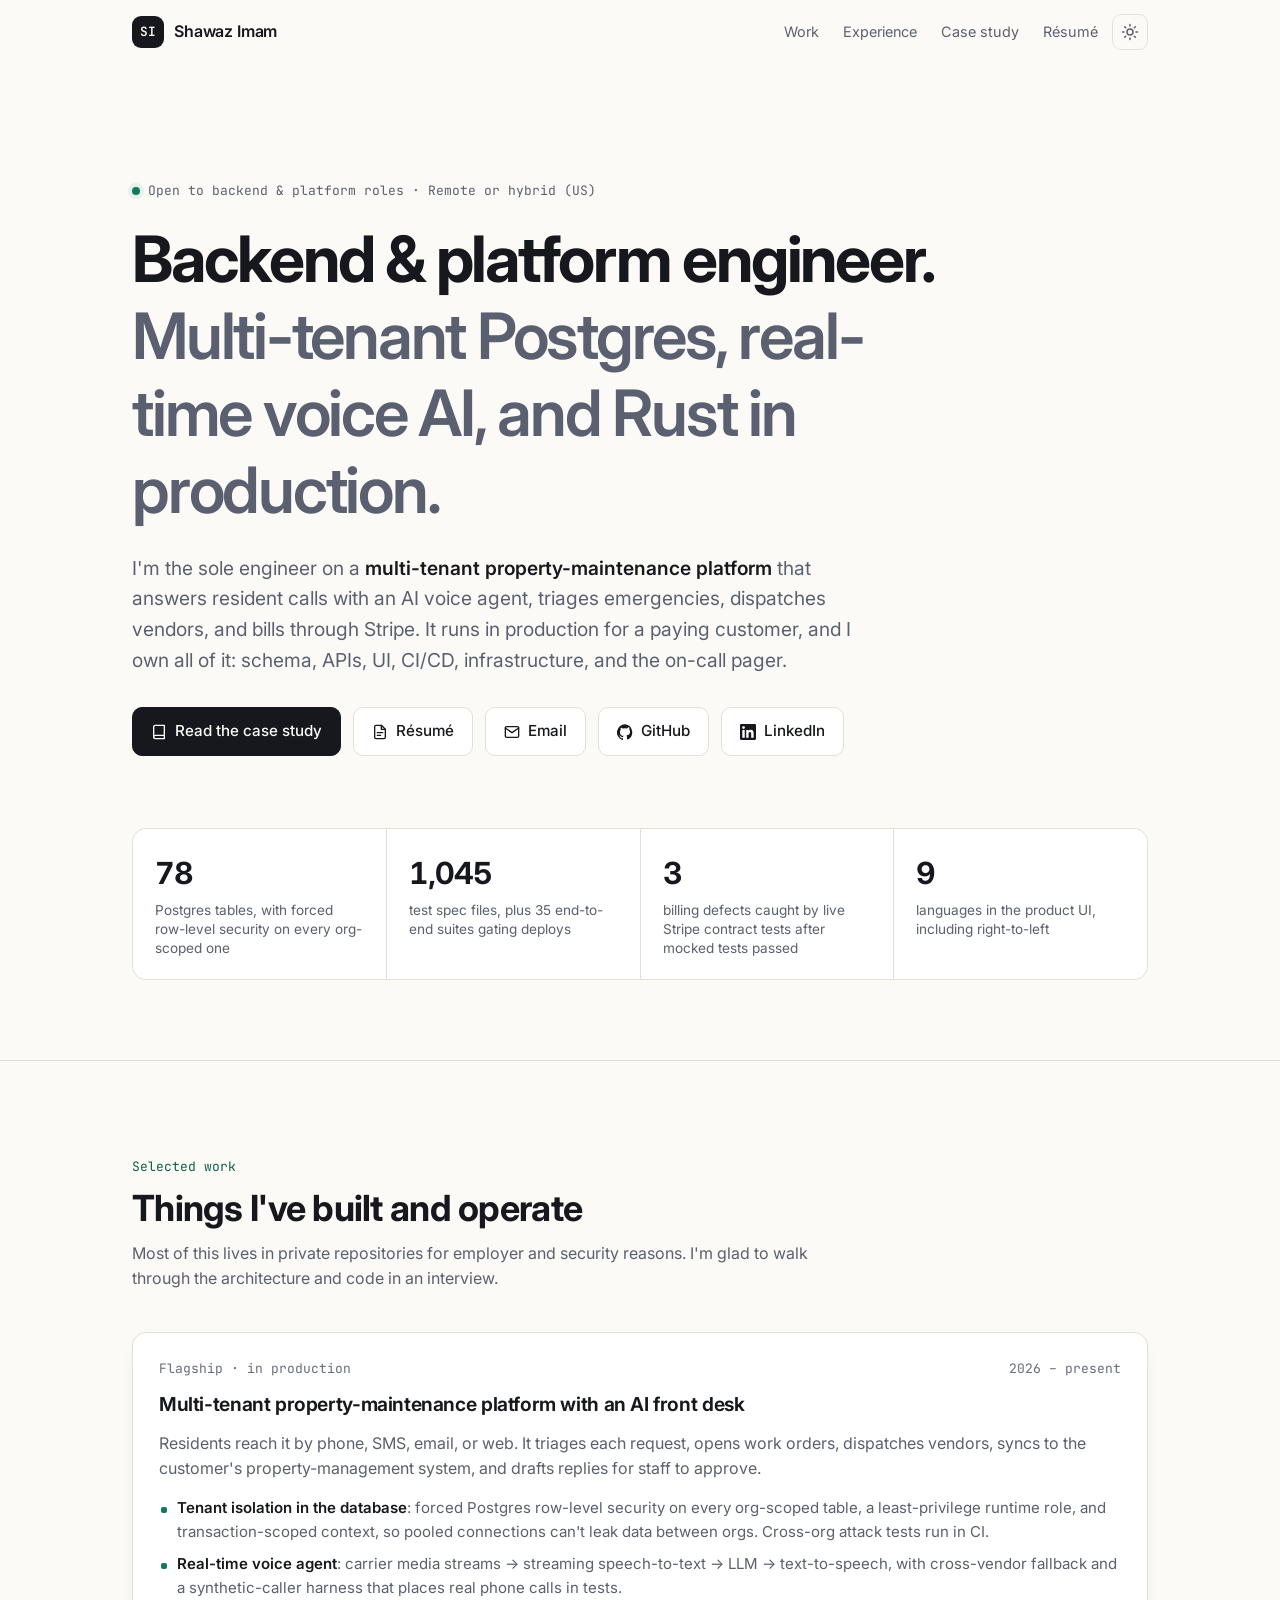
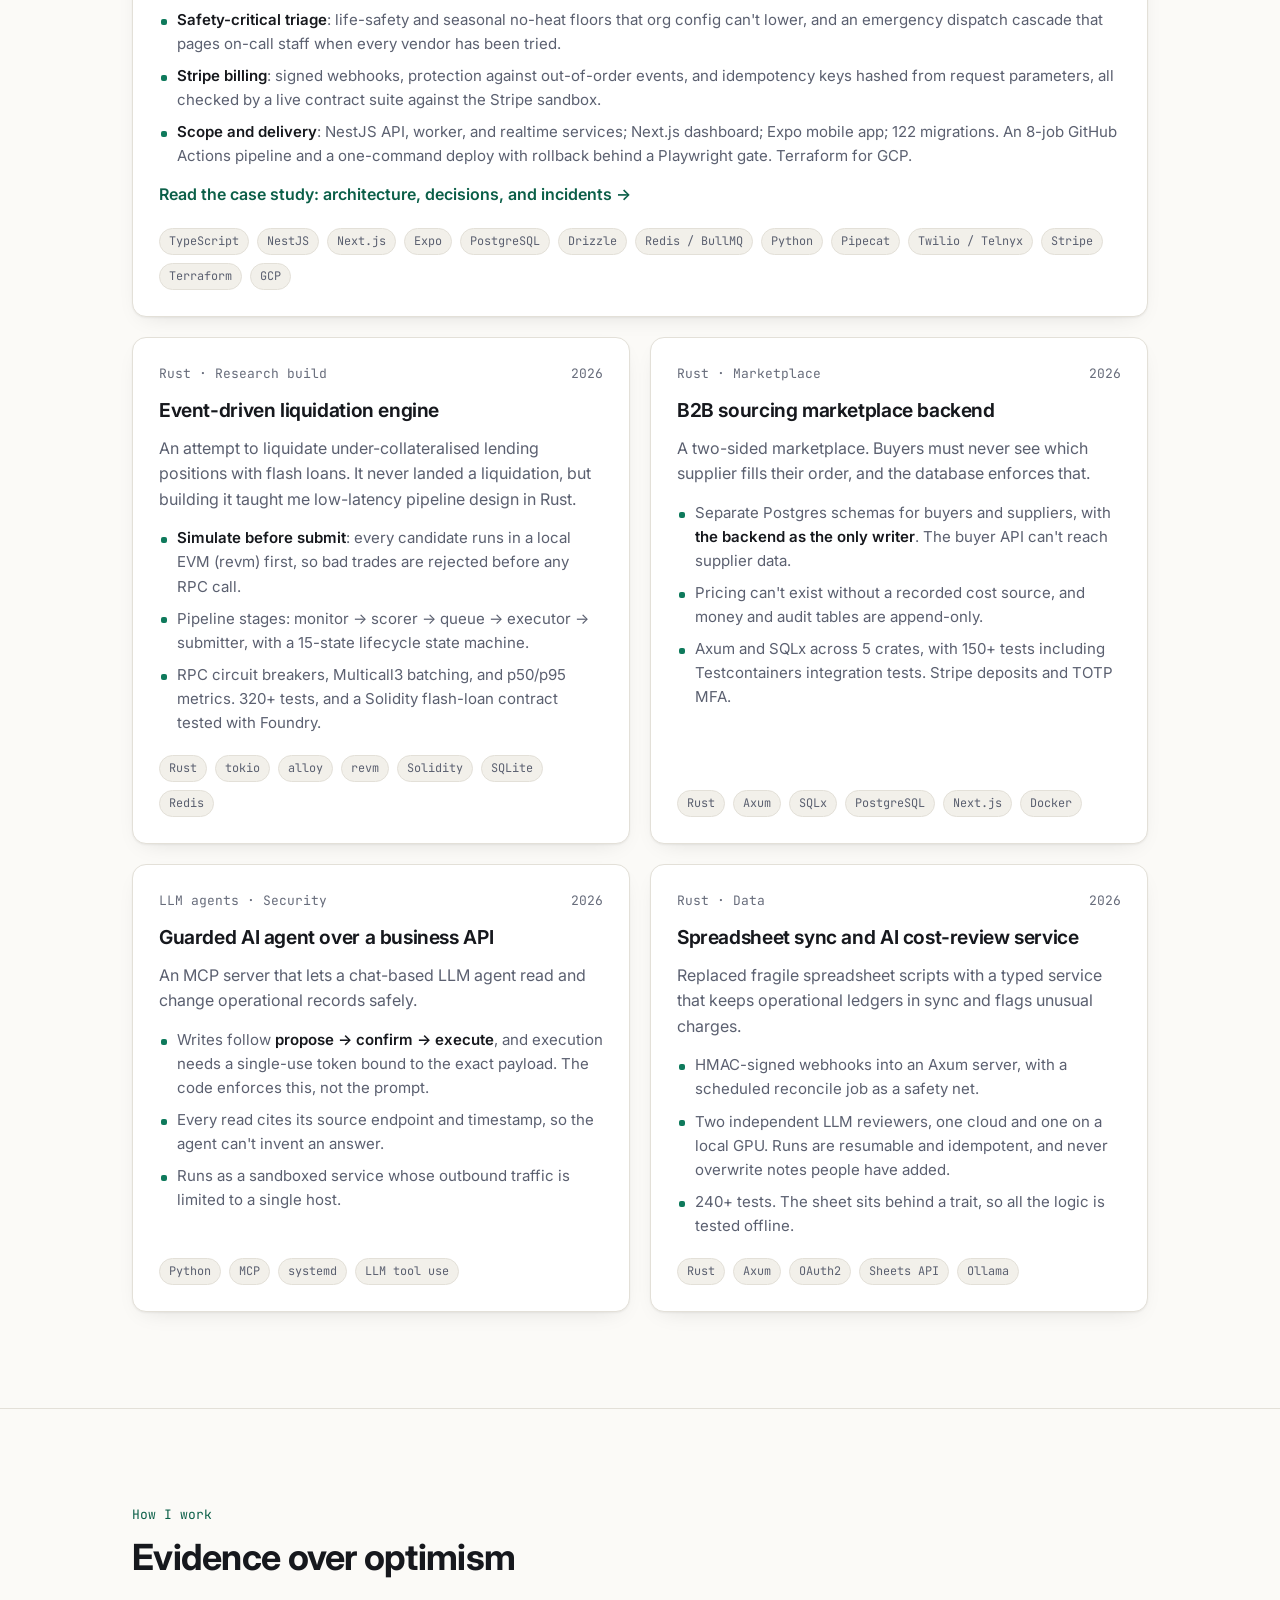
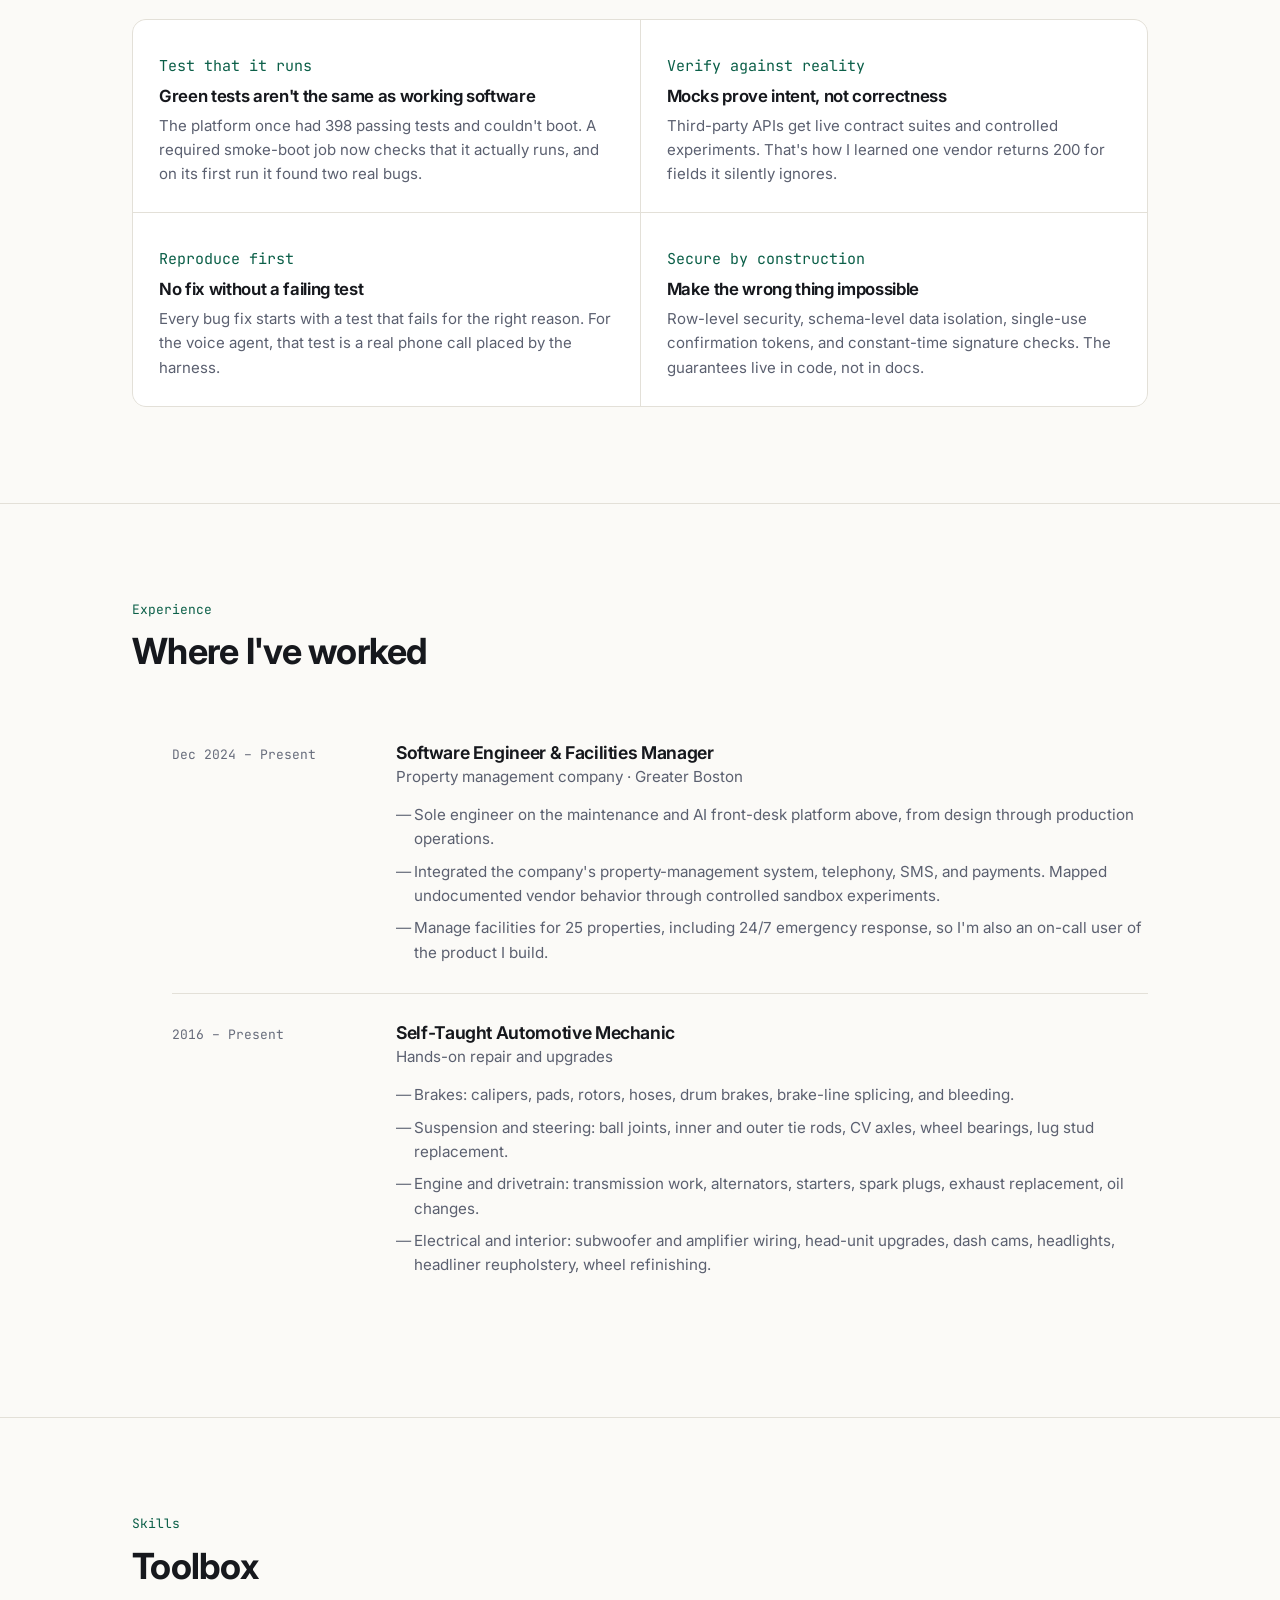
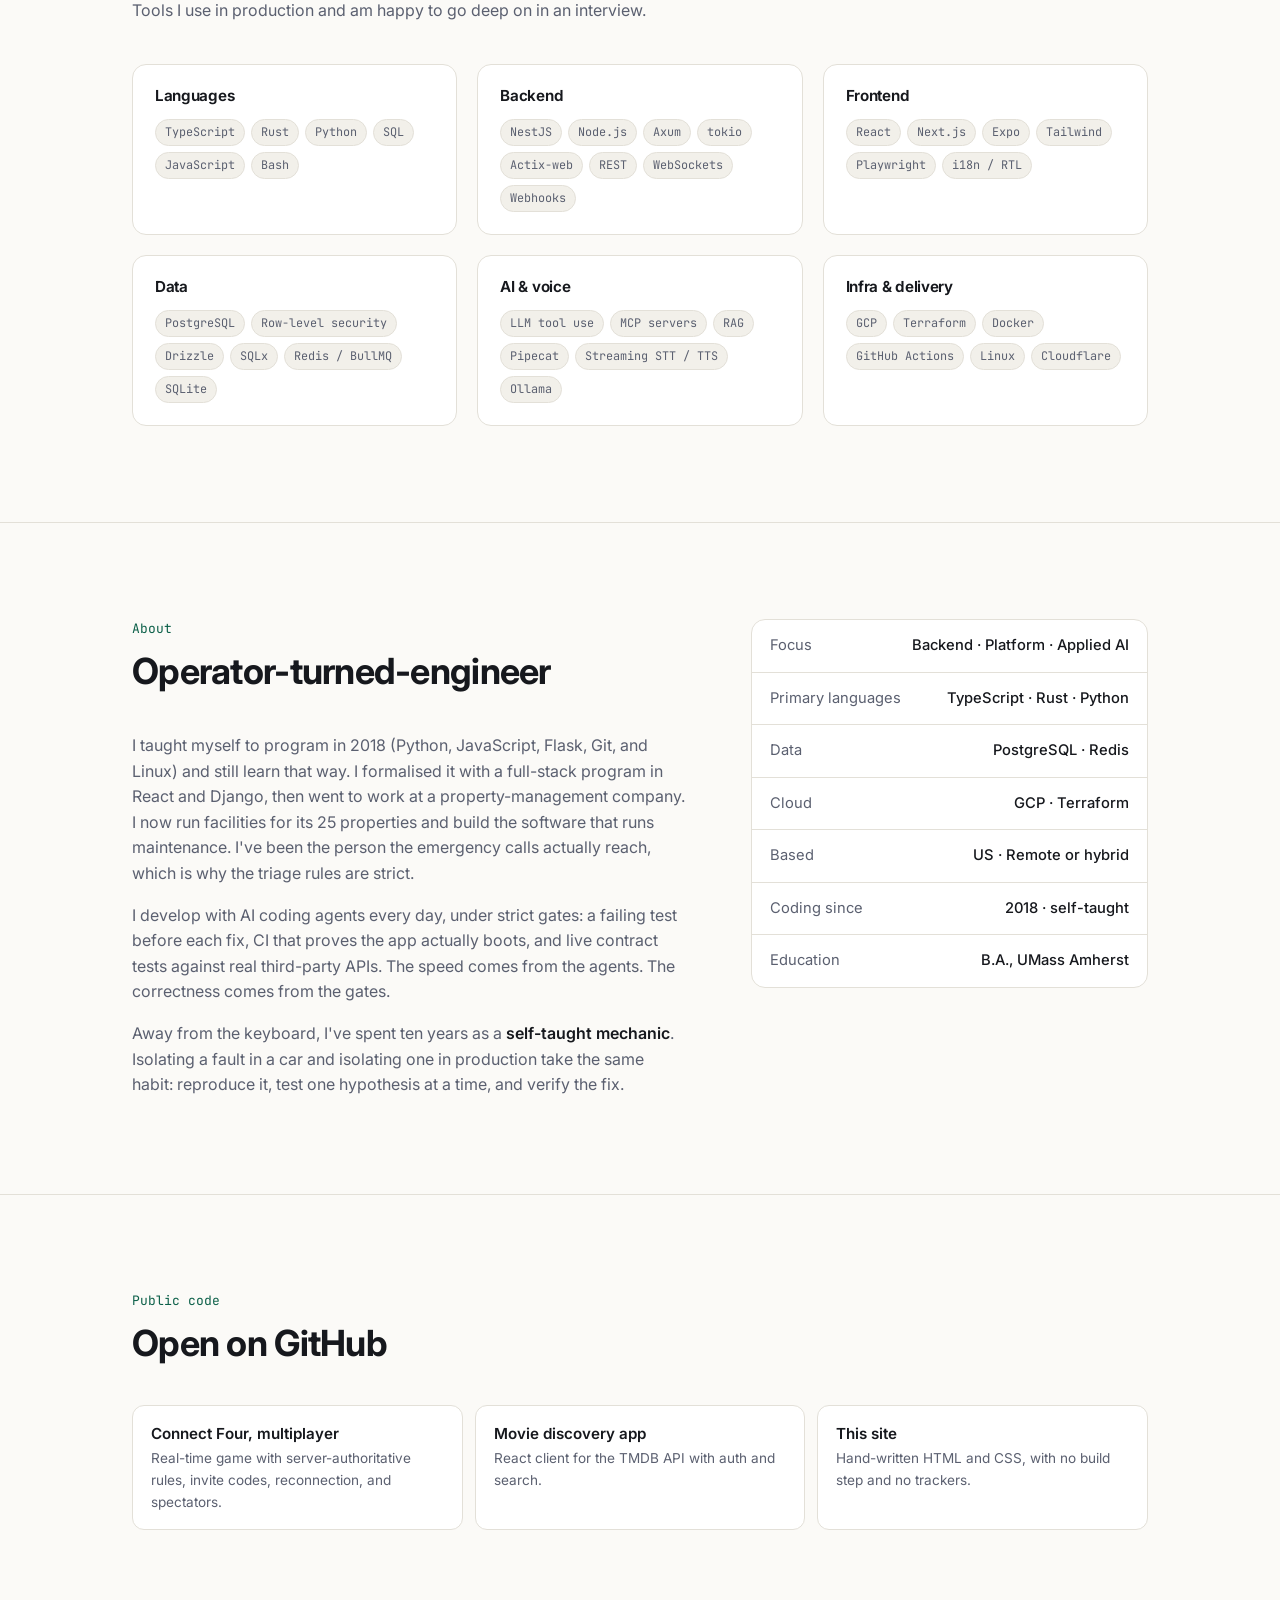
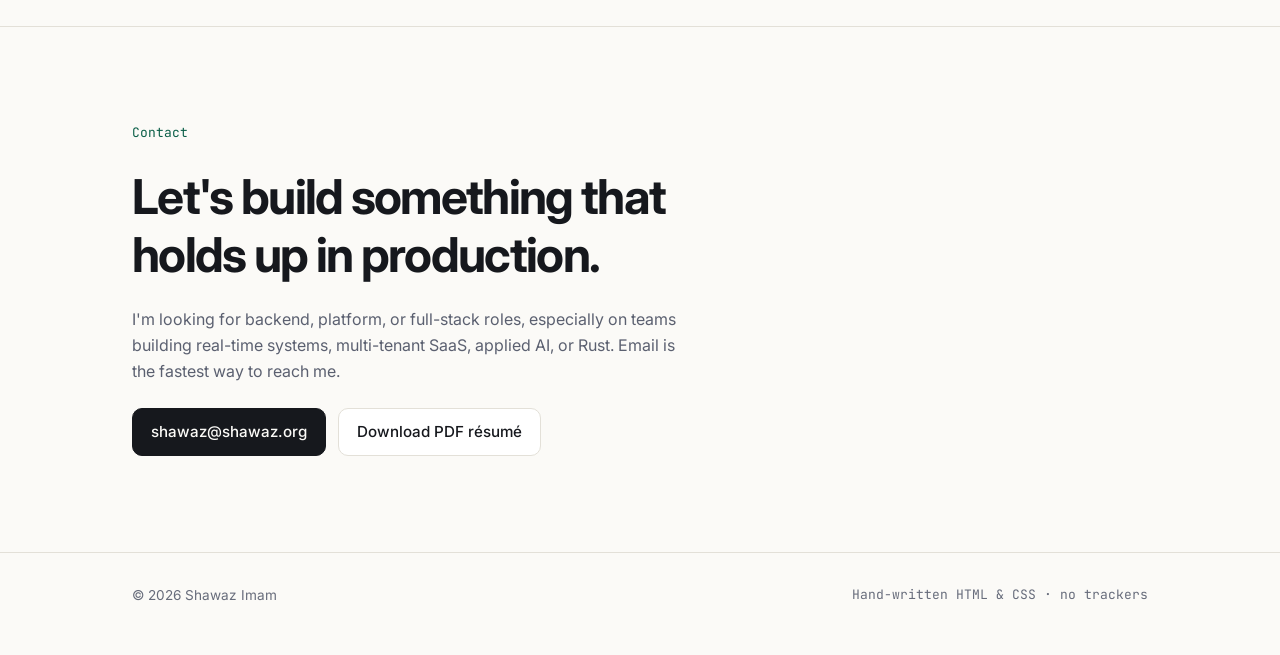
==== commit 7f379fc1: "Restore LinkedIn handle shawazai; mark liquidation engine as a research build The 2022 site linked /" ====
--- a/index.html
+++ b/index.html
@@ -50,7 +50,7 @@
         "jobTitle": "Backend & Platform Engineer",
         "email": "mailto:shawaz@shawaz.org",
         "url": "https://shawaz.org",
-        "sameAs": ["https://github.com/shawazi", "https://www.linkedin.com/in/shawazi/"]
+        "sameAs": ["https://github.com/shawazi", "https://www.linkedin.com/in/shawazai/"]
       }
     </script>
   </head>
@@ -110,7 +110,7 @@
               <svg viewBox="0 0 24 24" fill="currentColor" aria-hidden="true"><path d="M12 .5a12 12 0 0 0-3.8 23.4c.6.1.8-.3.8-.6v-2c-3.3.7-4-1.6-4-1.6-.6-1.4-1.4-1.8-1.4-1.8-1.1-.8.1-.7.1-.7 1.2.1 1.9 1.2 1.9 1.2 1.1 1.8 2.8 1.3 3.5 1 .1-.8.4-1.3.8-1.6-2.7-.3-5.5-1.3-5.5-5.9 0-1.3.5-2.4 1.2-3.2-.1-.3-.5-1.5.1-3.2 0 0 1-.3 3.3 1.2a11.5 11.5 0 0 1 6 0C17.3 4.6 18.3 5 18.3 5c.7 1.7.2 2.9.1 3.2.8.8 1.2 1.9 1.2 3.2 0 4.6-2.8 5.6-5.5 5.9.4.4.8 1.1.8 2.2v3.3c0 .3.2.7.8.6A12 12 0 0 0 12 .5z" /></svg>
               GitHub
             </a>
-            <a class="btn" href="https://www.linkedin.com/in/shawazi/" target="_blank" rel="noopener">
+            <a class="btn" href="https://www.linkedin.com/in/shawazai/" target="_blank" rel="noopener">
               <svg viewBox="0 0 24 24" fill="currentColor" aria-hidden="true"><path d="M20.4 20.5h-3.6v-5.6c0-1.3 0-3-1.8-3s-2.1 1.4-2.1 2.9v5.7H9.3V9h3.4v1.6c.5-.9 1.6-1.8 3.4-1.8 3.6 0 4.3 2.4 4.3 5.5v6.2zM5.3 7.4a2.1 2.1 0 1 1 0-4.2 2.1 2.1 0 0 1 0 4.2zm1.8 13.1H3.5V9h3.6v11.5zM22.2 0H1.8C.8 0 0 .8 0 1.7v20.6c0 .9.8 1.7 1.8 1.7h20.4c1 0 1.8-.8 1.8-1.7V1.7C24 .8 23.2 0 22.2 0z" /></svg>
               LinkedIn
             </a>
@@ -155,9 +155,9 @@
             </article>
 
             <article class="card">
-              <div class="card-top mono"><span>Rust · Low latency</span><span>2026</span></div>
+              <div class="card-top mono"><span>Rust · Research build</span><span>2026</span></div>
               <h3>Event-driven liquidation engine</h3>
-              <p>Watches lending positions across EVM chains and liquidates under-collateralised ones with flash loans.</p>
+              <p>An attempt to liquidate under-collateralised lending positions with flash loans. It never landed a liquidation, but building it taught me low-latency pipeline design in Rust.</p>
               <ul>
                 <li><strong>Simulate before submit</strong>: every candidate runs in a local EVM (revm) first, so bad trades are rejected before any RPC call.</li>
                 <li>Pipeline stages: monitor → scorer → queue → executor → submitter, with a 15-state lifecycle state machine.</li>
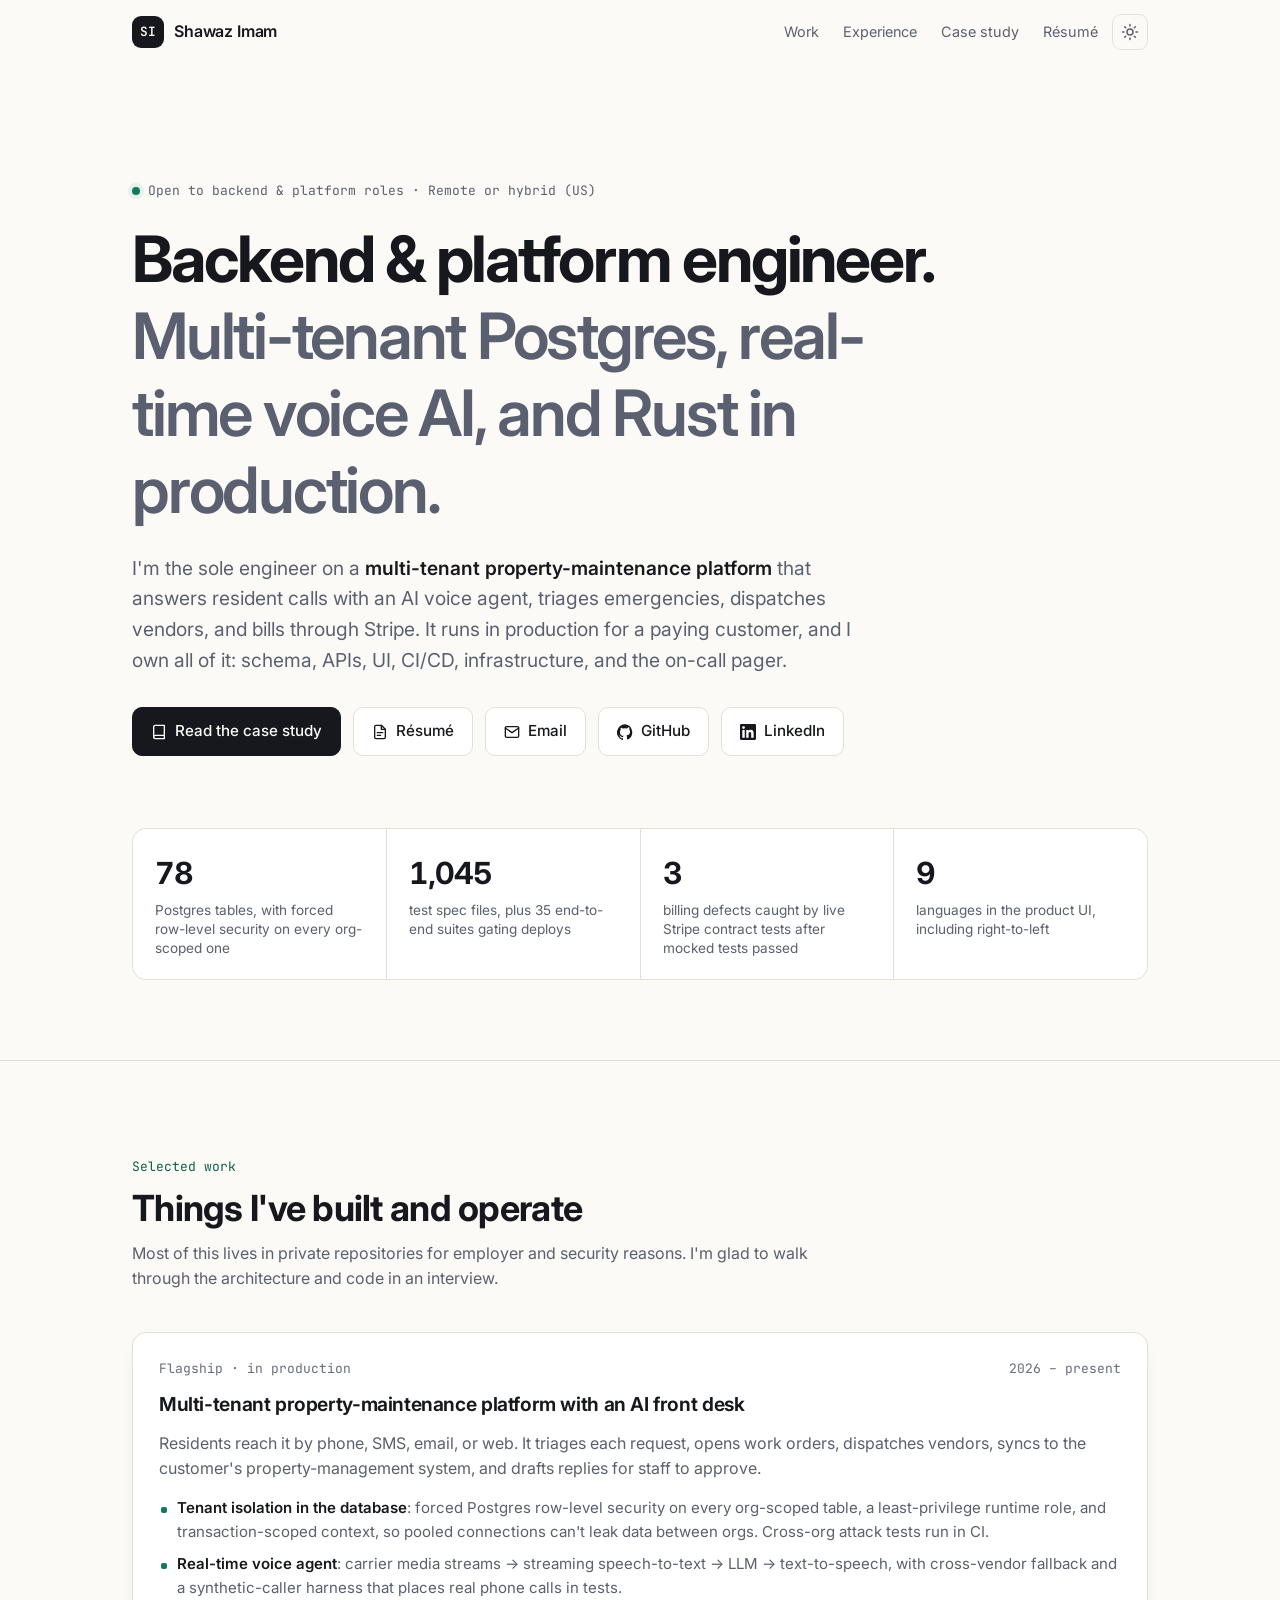
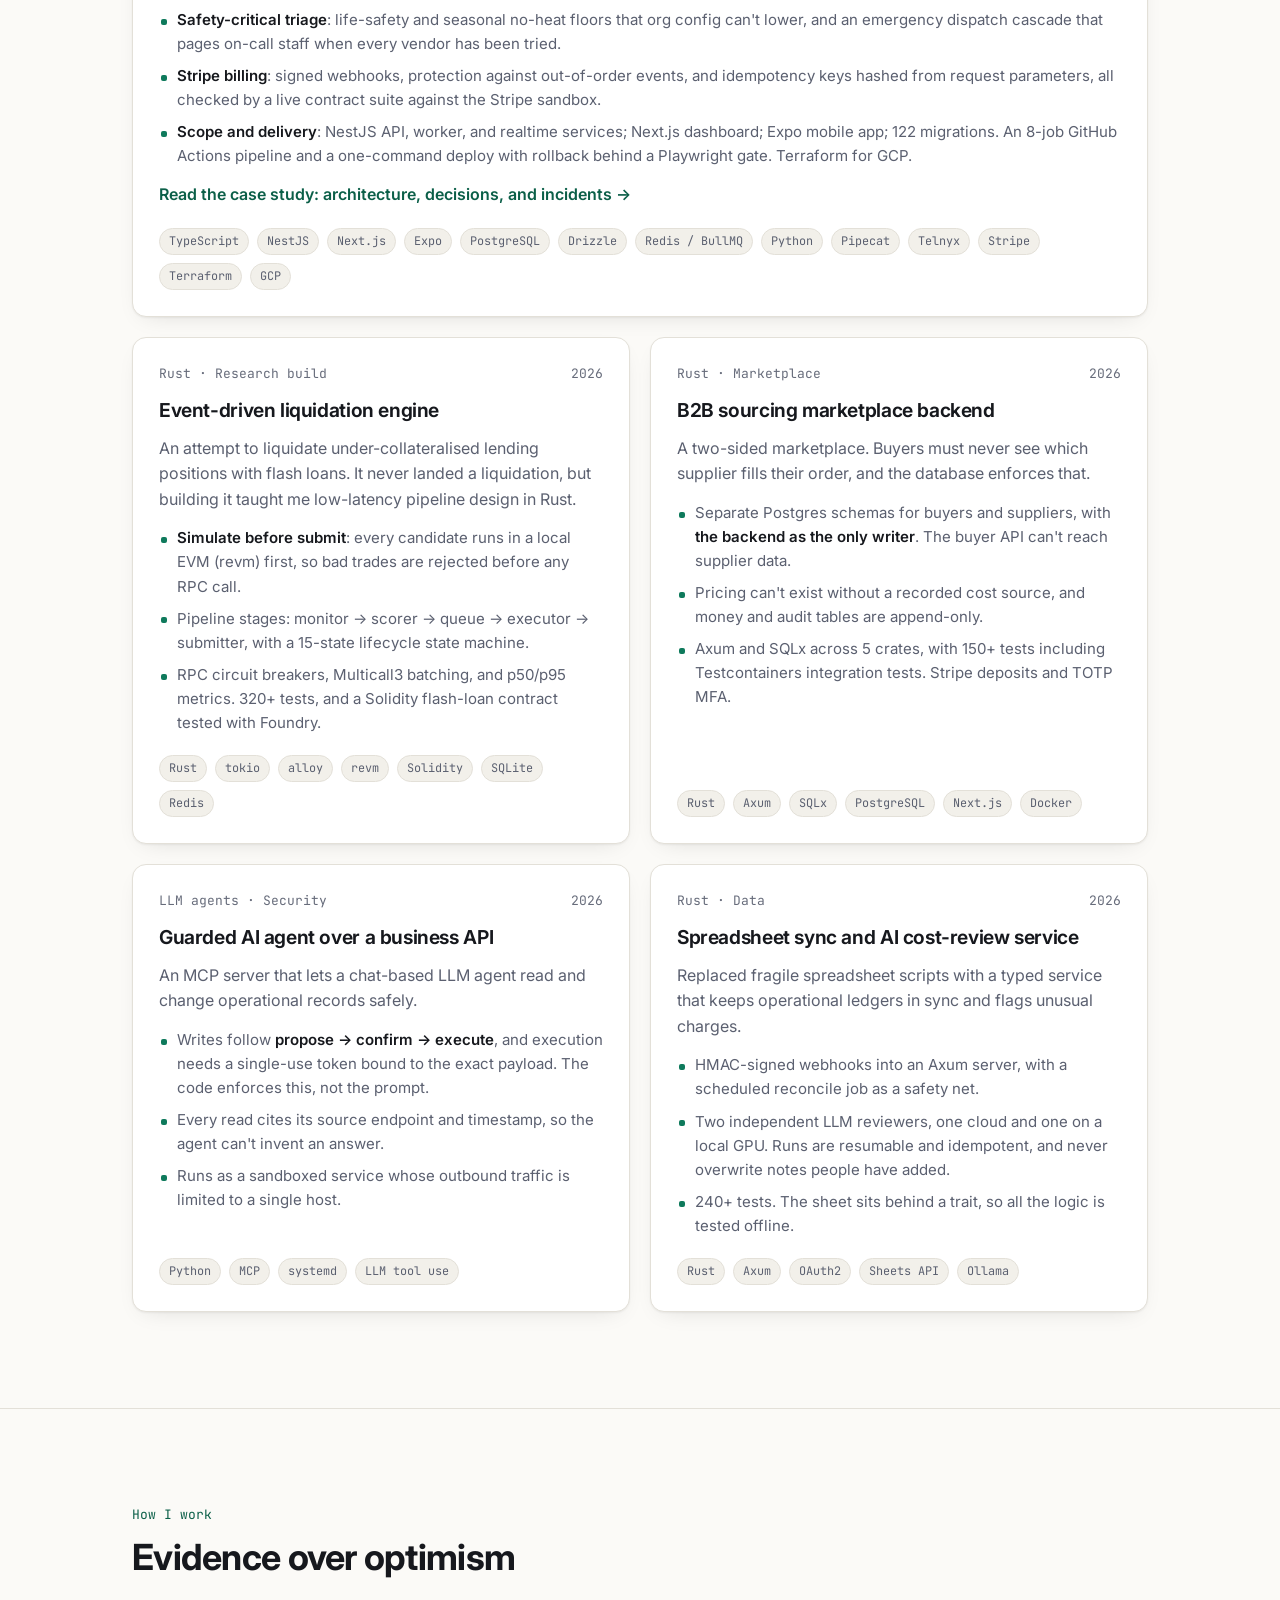
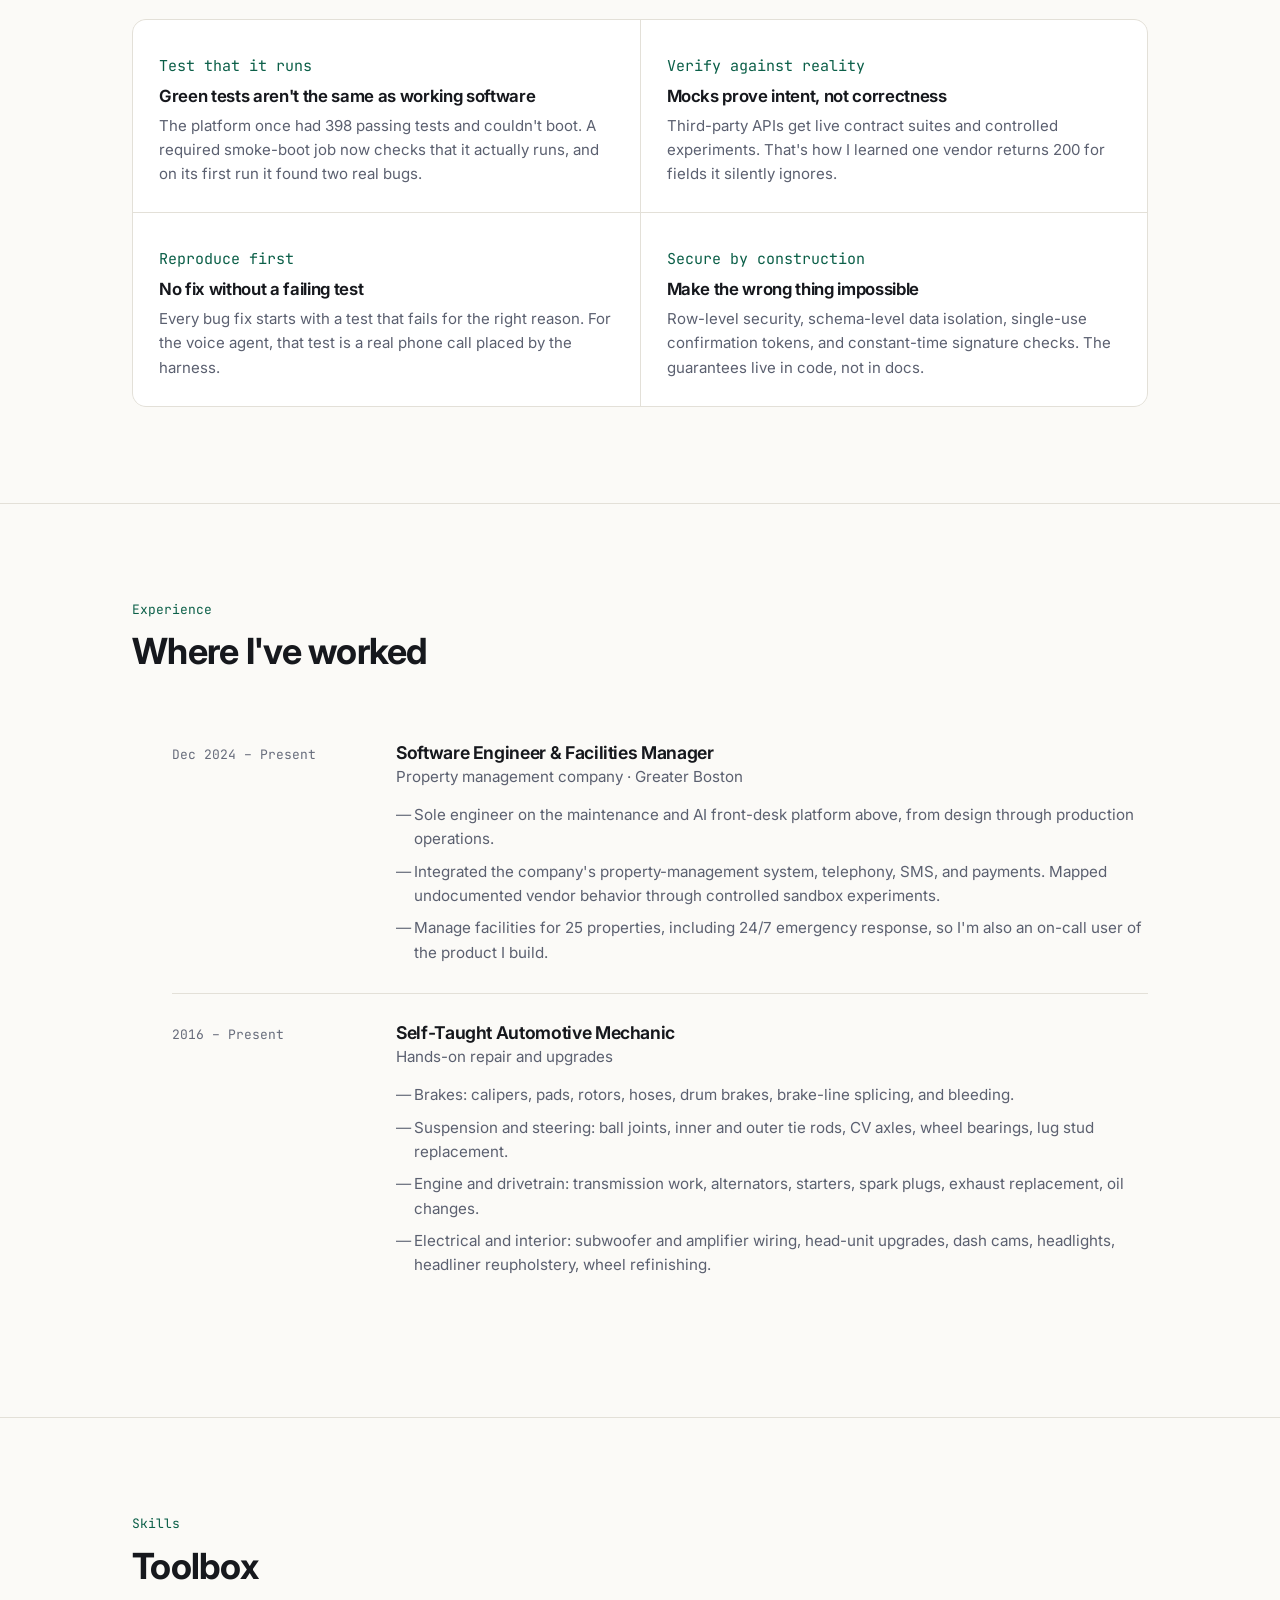
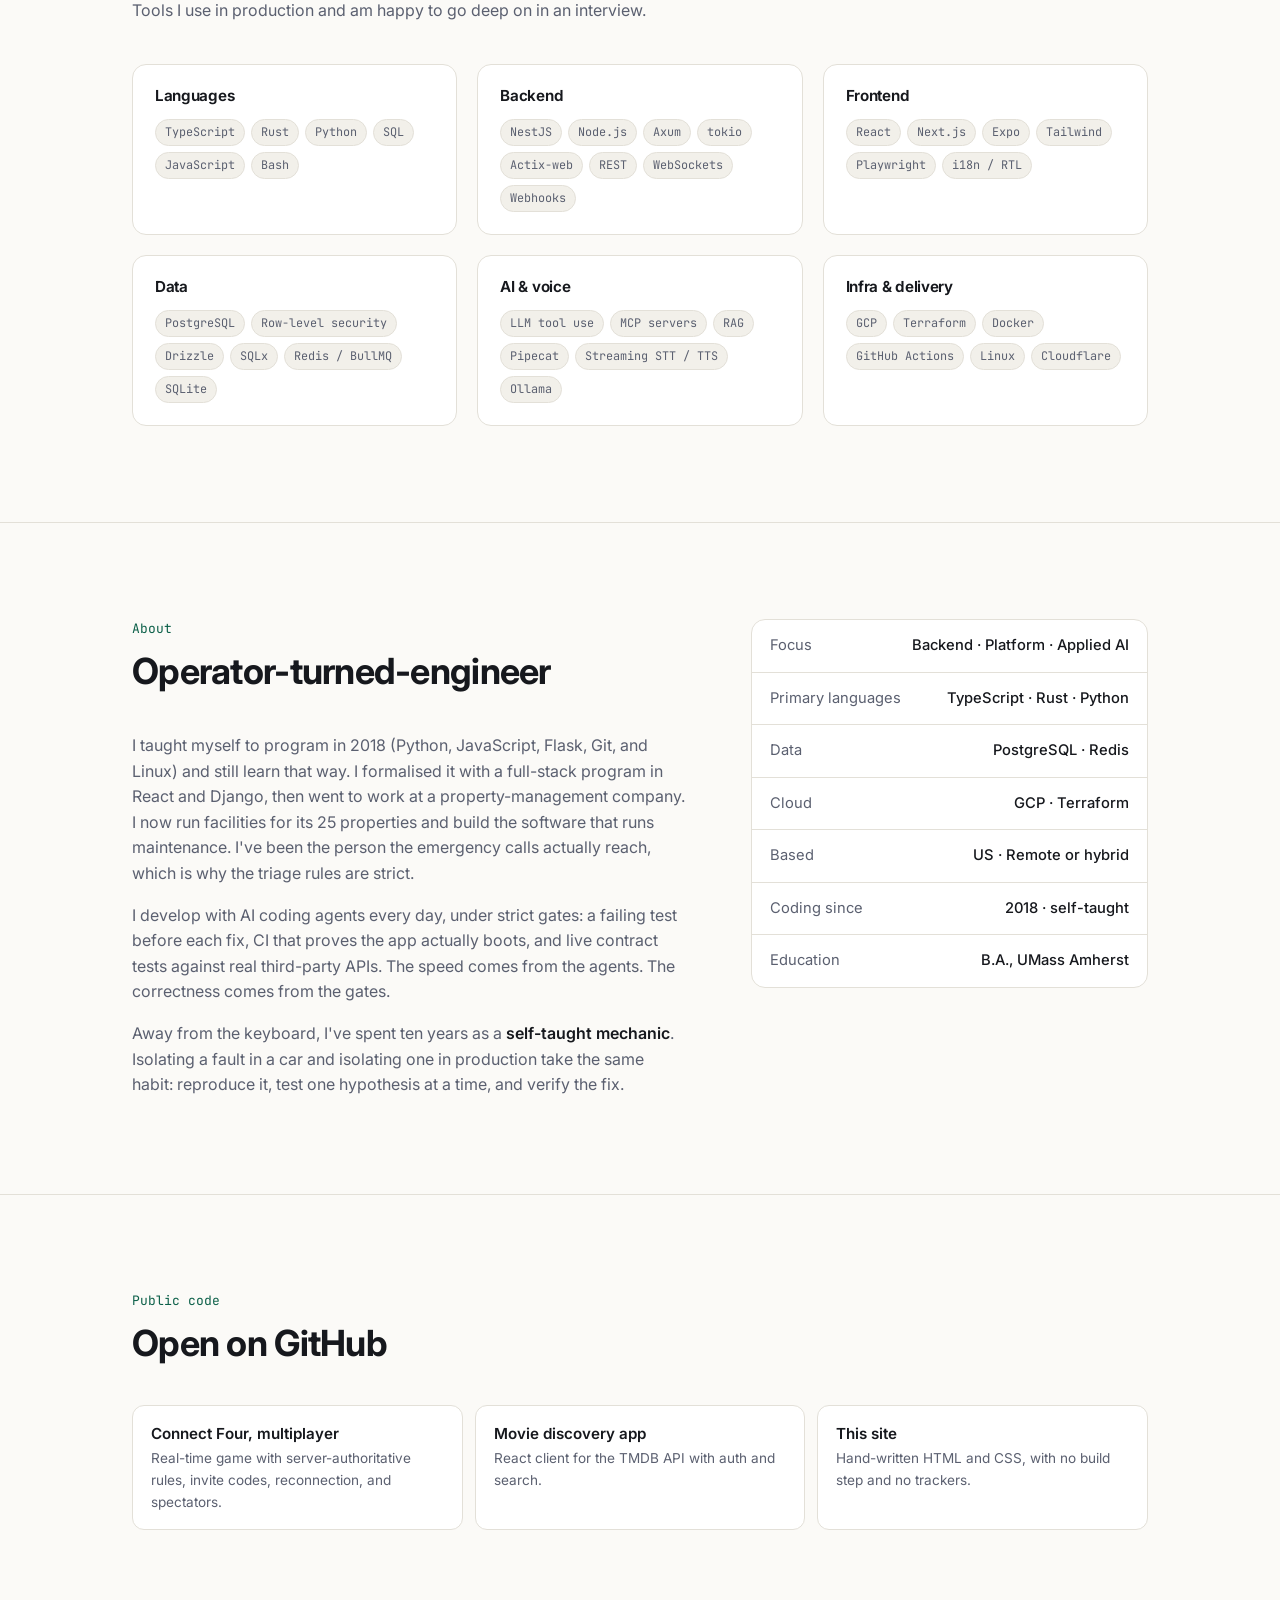
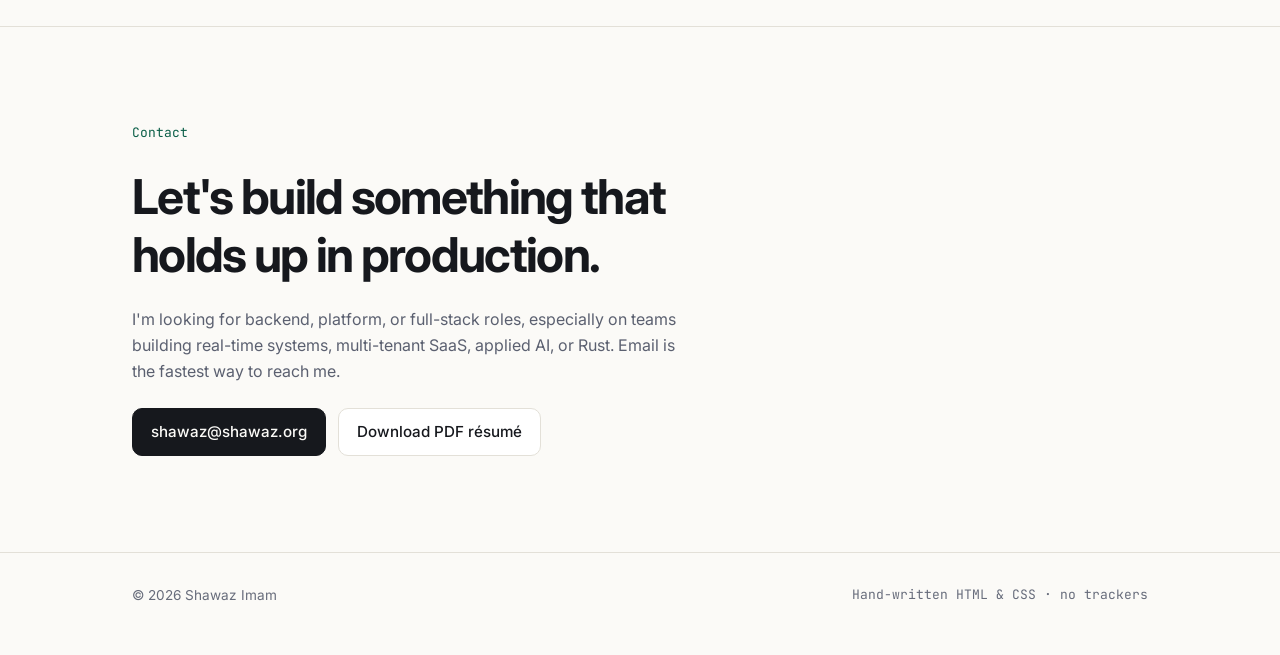
==== commit 5beaf369: "chore: drop Twilio from the stack lists (Twilio removed) Claude-Session: https://claude.ai/code/sess" ====
--- a/index.html
+++ b/index.html
@@ -150,7 +150,7 @@
               </ul>
               <a class="card-link" href="./case-study.html">Read the case study: architecture, decisions, and incidents →</a>
               <ul class="tags" aria-label="Stack">
-                <li>TypeScript</li><li>NestJS</li><li>Next.js</li><li>Expo</li><li>PostgreSQL</li><li>Drizzle</li><li>Redis / BullMQ</li><li>Python</li><li>Pipecat</li><li>Twilio / Telnyx</li><li>Stripe</li><li>Terraform</li><li>GCP</li>
+                <li>TypeScript</li><li>NestJS</li><li>Next.js</li><li>Expo</li><li>PostgreSQL</li><li>Drizzle</li><li>Redis / BullMQ</li><li>Python</li><li>Pipecat</li><li>Telnyx</li><li>Stripe</li><li>Terraform</li><li>GCP</li>
               </ul>
             </article>
 
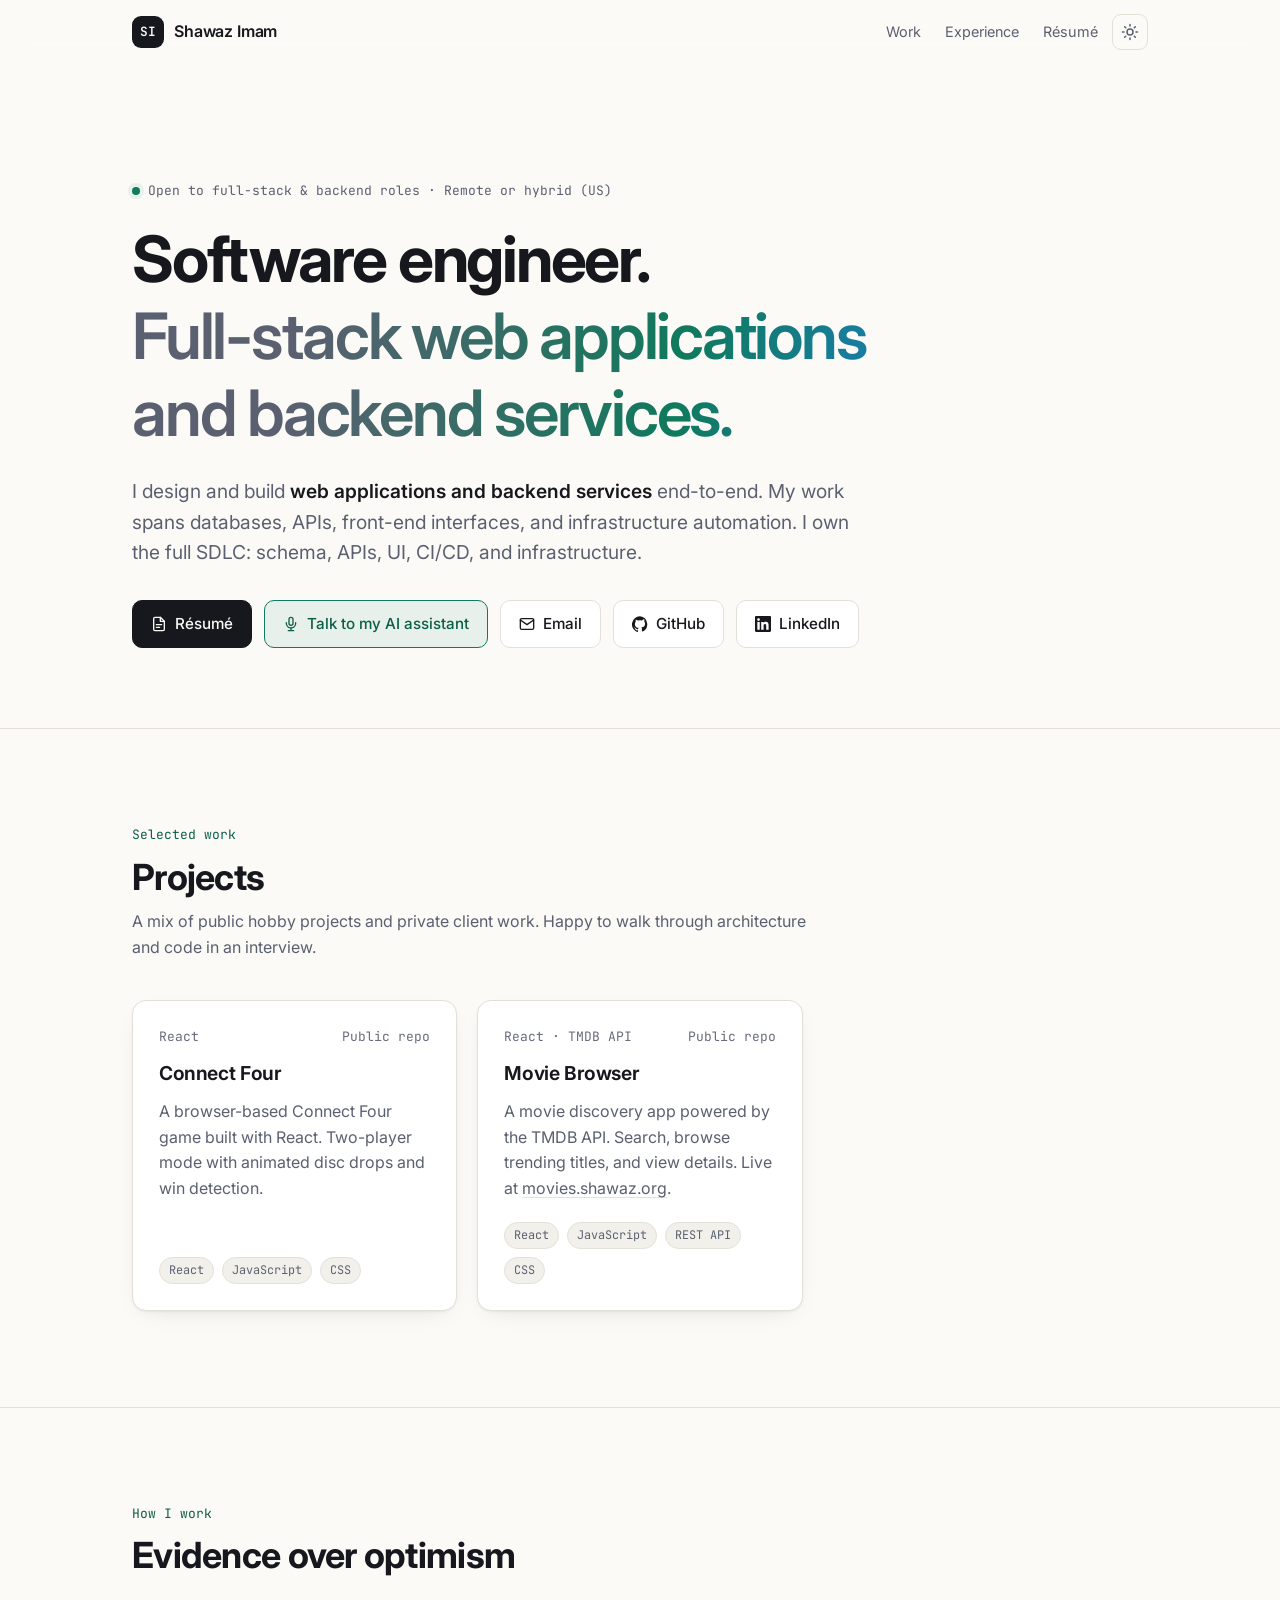
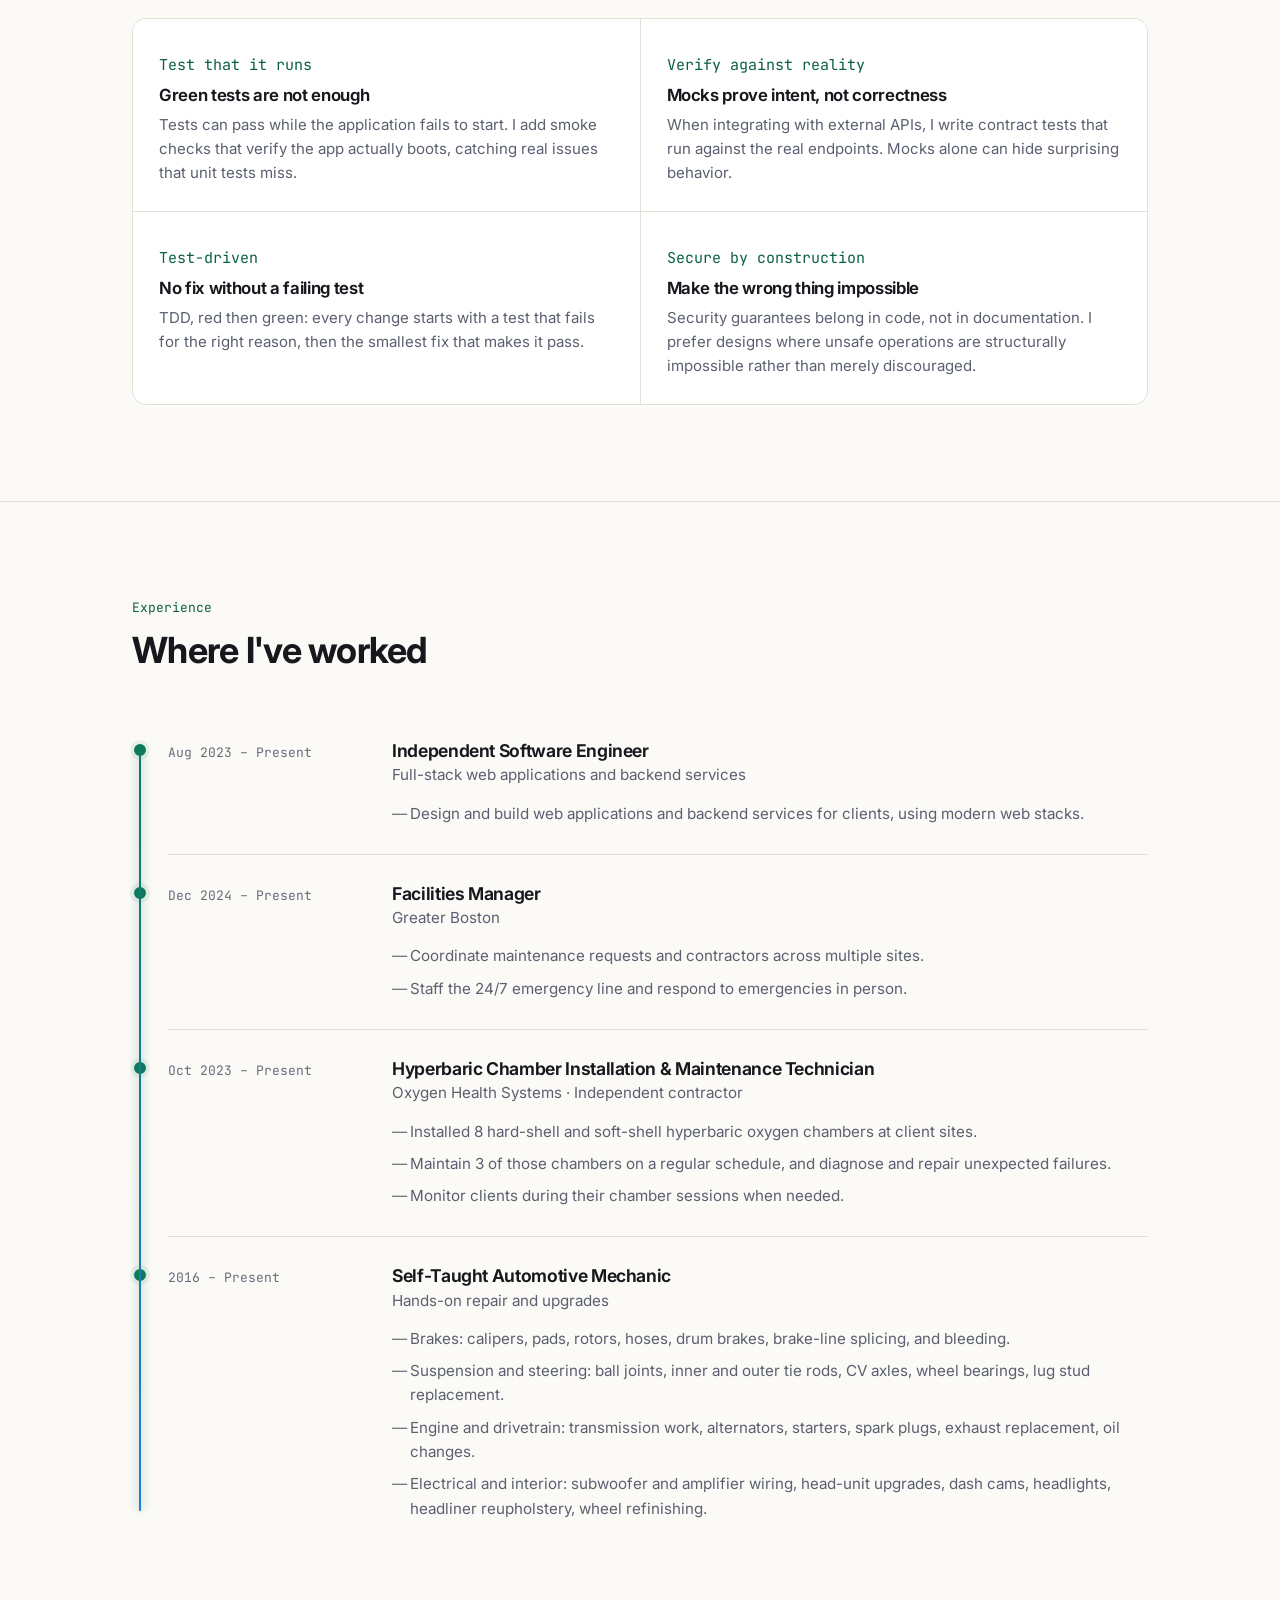
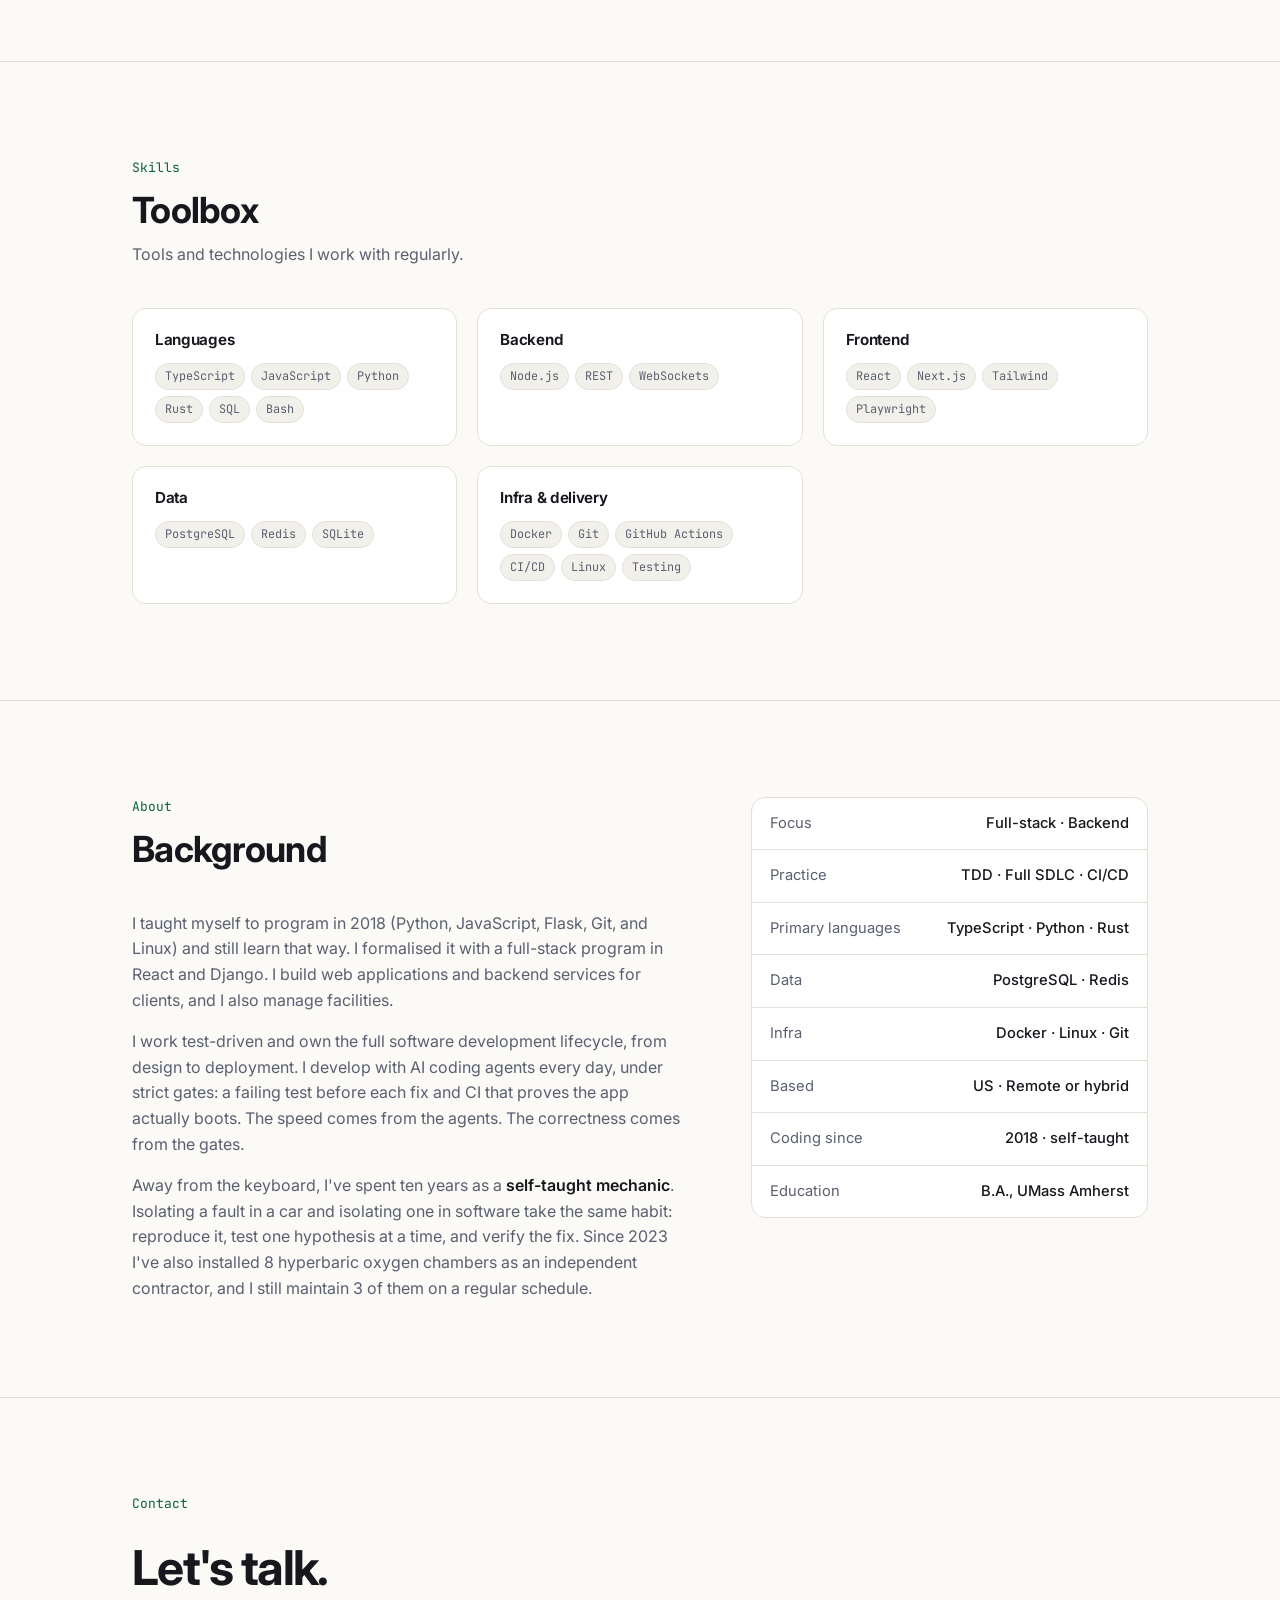
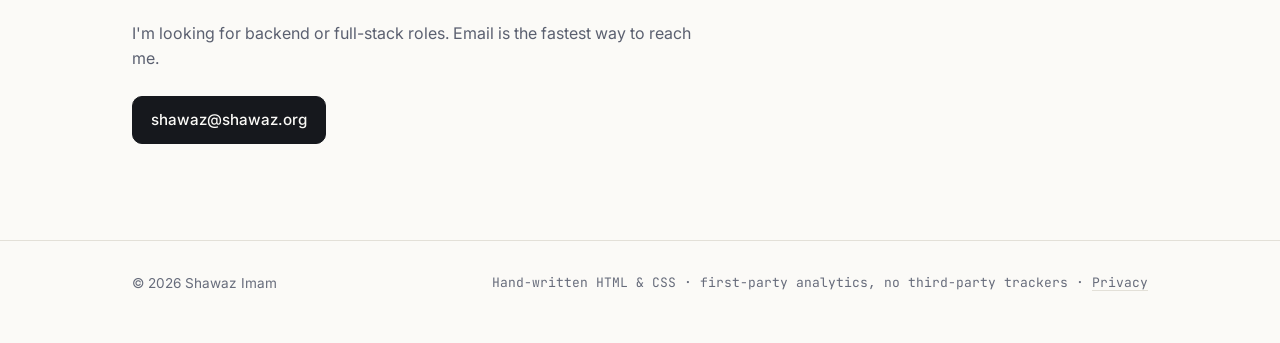
==== commit 67707c68: "feat: first-party visit insight and the AI assistant call button (FR-5, FR-6, BR-5, BR-6) scripts/in" ====
--- a/index.html
+++ b/index.html
@@ -3,25 +3,25 @@
   <head>
     <meta charset="UTF-8" />
     <meta name="viewport" content="width=device-width, initial-scale=1.0" />
-    <title>Shawaz Imam — Backend &amp; Platform Engineer</title>
+    <title>Shawaz Imam — Software Engineer</title>
     <meta
       name="description"
-      content="Shawaz Imam, backend and platform engineer. Multi-tenant PostgreSQL, real-time AI voice systems, and Rust services running in production."
+      content="Shawaz Imam, software engineer. Full-stack web applications and backend services."
     />
-    <meta property="og:title" content="Shawaz Imam — Backend &amp; Platform Engineer" />
+    <meta property="og:title" content="Shawaz Imam — Software Engineer" />
     <meta
       property="og:description"
-      content="Multi-tenant Postgres, real-time voice AI, and Rust, running in production."
+      content="Software engineer. Full-stack web applications and backend services."
     />
     <meta property="og:type" content="website" />
     <meta property="og:url" content="https://shawaz.org/" />
-    <meta property="og:image" content="https://shawaz.org/Images/og.png" />
-    <meta property="og:image:width" content="1200" />
-    <meta property="og:image:height" content="630" />
-    <meta property="og:image:alt" content="Shawaz Imam, backend and platform engineer" />
-    <meta name="twitter:card" content="summary_large_image" />
-    <meta name="twitter:title" content="Shawaz Imam — Backend &amp; Platform Engineer" />
-    <meta name="twitter:image" content="https://shawaz.org/Images/og.png" />
+    <meta property="og:image" content="https://shawaz.org/Images/icon-512.png" />
+    <meta property="og:image:width" content="512" />
+    <meta property="og:image:height" content="512" />
+    <meta property="og:image:alt" content="Shawaz Imam, software engineer" />
+    <meta name="twitter:card" content="summary" />
+    <meta name="twitter:title" content="Shawaz Imam — Software Engineer" />
+    <meta name="twitter:image" content="https://shawaz.org/Images/icon-512.png" />
     <meta name="theme-color" content="#0c0e12" media="(prefers-color-scheme: dark)" />
     <meta name="theme-color" content="#fbfaf7" media="(prefers-color-scheme: light)" />
     <link rel="canonical" href="https://shawaz.org/" />
@@ -47,10 +47,10 @@
         "@context": "https://schema.org",
         "@type": "Person",
         "name": "Shawaz Imam",
-        "jobTitle": "Backend & Platform Engineer",
+        "jobTitle": "Software Engineer",
         "email": "mailto:shawaz@shawaz.org",
         "url": "https://shawaz.org",
-        "sameAs": ["https://github.com/shawazi", "https://www.linkedin.com/in/shawazai/"]
+        "sameAs": ["https://github.com/shawazi", "https://www.linkedin.com/in/shawazi/"]
       }
     </script>
   </head>
@@ -67,7 +67,6 @@
           <ul class="nav-links">
             <li class="hide-sm"><a href="#work">Work</a></li>
             <li class="hide-sm"><a href="#experience">Experience</a></li>
-            <li class="hide-sm"><a href="./case-study.html">Case study</a></li>
             <li><a href="./resume.html">Résumé</a></li>
             <li>
               <button class="icon-btn" id="theme-toggle" type="button" aria-label="Toggle color theme">
@@ -85,23 +84,22 @@
     <main id="main">
       <section class="hero" id="top">
         <div class="wrap">
-          <p class="eyebrow mono"><span class="dot" aria-hidden="true"></span>Open to backend &amp; platform roles · Remote or hybrid (US)</p>
-          <h1>Backend &amp; platform engineer. <span>Multi-tenant Postgres, real-time voice AI, and Rust in production.</span></h1>
+          <p class="eyebrow mono"><span class="dot" aria-hidden="true"></span>Open to full-stack &amp; backend roles · Remote or hybrid (US)</p>
+          <h1>Software engineer. <span>Full-stack web applications and backend services.</span></h1>
           <p class="lede">
-            I'm the sole engineer on a <strong>multi-tenant property-maintenance platform</strong> that answers resident
-            calls with an AI voice agent, triages emergencies, dispatches vendors, and bills through Stripe. It runs in
-            production for a paying customer, and I own all of it: schema, APIs, UI, CI/CD, infrastructure, and the
-            on-call pager.
+            I design and build <strong>web applications and backend services</strong> end-to-end.
+            My work spans databases, APIs, front-end interfaces, and infrastructure automation.
+            I own the full SDLC: schema, APIs, UI, CI/CD, and infrastructure.
           </p>
           <div class="cta">
-            <a class="btn primary" href="./case-study.html">
-              <svg viewBox="0 0 24 24" fill="none" stroke="currentColor" stroke-width="2" stroke-linecap="round" stroke-linejoin="round" aria-hidden="true"><path d="M4 19.5A2.5 2.5 0 0 1 6.5 17H20" /><path d="M6.5 2H20v20H6.5A2.5 2.5 0 0 1 4 19.5v-15A2.5 2.5 0 0 1 6.5 2z" /></svg>
-              Read the case study
-            </a>
-            <a class="btn" href="./resume.html">
+            <a class="btn primary" href="./resume.html">
               <svg viewBox="0 0 24 24" fill="none" stroke="currentColor" stroke-width="2" stroke-linecap="round" stroke-linejoin="round" aria-hidden="true"><path d="M14 2H6a2 2 0 0 0-2 2v16a2 2 0 0 0 2 2h12a2 2 0 0 0 2-2V8z" /><path d="M14 2v6h6M8 13h8M8 17h5" /></svg>
               Résumé
             </a>
+            <button class="btn call" type="button" data-open-call>
+              <svg viewBox="0 0 24 24" fill="none" stroke="currentColor" stroke-width="2" stroke-linecap="round" stroke-linejoin="round" aria-hidden="true"><rect x="9" y="2" width="6" height="12" rx="3" /><path d="M5 10v1a7 7 0 0 0 14 0v-1M12 18v4M8 22h8" /></svg>
+              Talk to my AI assistant
+            </button>
             <a class="btn" href="mailto:shawaz@shawaz.org">
               <svg viewBox="0 0 24 24" fill="none" stroke="currentColor" stroke-width="2" stroke-linecap="round" stroke-linejoin="round" aria-hidden="true"><rect x="2" y="4" width="20" height="16" rx="2" /><path d="m22 6-10 7L2 6" /></svg>
               Email
@@ -110,18 +108,11 @@
               <svg viewBox="0 0 24 24" fill="currentColor" aria-hidden="true"><path d="M12 .5a12 12 0 0 0-3.8 23.4c.6.1.8-.3.8-.6v-2c-3.3.7-4-1.6-4-1.6-.6-1.4-1.4-1.8-1.4-1.8-1.1-.8.1-.7.1-.7 1.2.1 1.9 1.2 1.9 1.2 1.1 1.8 2.8 1.3 3.5 1 .1-.8.4-1.3.8-1.6-2.7-.3-5.5-1.3-5.5-5.9 0-1.3.5-2.4 1.2-3.2-.1-.3-.5-1.5.1-3.2 0 0 1-.3 3.3 1.2a11.5 11.5 0 0 1 6 0C17.3 4.6 18.3 5 18.3 5c.7 1.7.2 2.9.1 3.2.8.8 1.2 1.9 1.2 3.2 0 4.6-2.8 5.6-5.5 5.9.4.4.8 1.1.8 2.2v3.3c0 .3.2.7.8.6A12 12 0 0 0 12 .5z" /></svg>
               GitHub
             </a>
-            <a class="btn" href="https://www.linkedin.com/in/shawazai/" target="_blank" rel="noopener">
+            <a class="btn" href="https://www.linkedin.com/in/shawazi/" target="_blank" rel="noopener">
               <svg viewBox="0 0 24 24" fill="currentColor" aria-hidden="true"><path d="M20.4 20.5h-3.6v-5.6c0-1.3 0-3-1.8-3s-2.1 1.4-2.1 2.9v5.7H9.3V9h3.4v1.6c.5-.9 1.6-1.8 3.4-1.8 3.6 0 4.3 2.4 4.3 5.5v6.2zM5.3 7.4a2.1 2.1 0 1 1 0-4.2 2.1 2.1 0 0 1 0 4.2zm1.8 13.1H3.5V9h3.6v11.5zM22.2 0H1.8C.8 0 0 .8 0 1.7v20.6c0 .9.8 1.7 1.8 1.7h20.4c1 0 1.8-.8 1.8-1.7V1.7C24 .8 23.2 0 22.2 0z" /></svg>
               LinkedIn
             </a>
           </div>
-
-          <div class="stats" role="list">
-            <div class="stat" role="listitem"><b>78</b><span>Postgres tables, with forced row-level security on every org-scoped one</span></div>
-            <div class="stat" role="listitem"><b>1,045</b><span>test spec files, plus 35 end-to-end suites gating deploys</span></div>
-            <div class="stat" role="listitem"><b>3</b><span>billing defects caught by live Stripe contract tests after mocked tests passed</span></div>
-            <div class="stat" role="listitem"><b>9</b><span>languages in the product UI, including right-to-left</span></div>
-          </div>
         </div>
       </section>
 
@@ -129,77 +120,31 @@
         <div class="wrap">
           <div class="section-head">
             <p class="mono">Selected work</p>
-            <h2>Things I've built and operate</h2>
-            <p>Most of this lives in private repositories for employer and security reasons. I'm glad to walk through the architecture and code in an interview.</p>
+            <h2>Projects</h2>
+            <p>A mix of public hobby projects and private client work. Happy to walk through architecture and code in an interview.</p>
           </div>
 
           <div class="work">
-            <article class="card wide">
-              <div class="card-top mono"><span>Flagship · in production</span><span>2026 – present</span></div>
-              <h3>Multi-tenant property-maintenance platform with an AI front desk</h3>
-              <p>
-                Residents reach it by phone, SMS, email, or web. It triages each request, opens work orders, dispatches
-                vendors, syncs to the customer's property-management system, and drafts replies for staff to approve.
-              </p>
-              <ul>
-                <li><strong>Tenant isolation in the database</strong>: forced Postgres row-level security on every org-scoped table, a least-privilege runtime role, and transaction-scoped context, so pooled connections can't leak data between orgs. Cross-org attack tests run in CI.</li>
-                <li><strong>Real-time voice agent</strong>: carrier media streams → streaming speech-to-text → LLM → text-to-speech, with cross-vendor fallback and a synthetic-caller harness that places real phone calls in tests.</li>
-                <li><strong>Safety-critical triage</strong>: life-safety and seasonal no-heat floors that org config can't lower, and an emergency dispatch cascade that pages on-call staff when every vendor has been tried.</li>
-                <li><strong>Stripe billing</strong>: signed webhooks, protection against out-of-order events, and idempotency keys hashed from request parameters, all checked by a live contract suite against the Stripe sandbox.</li>
-                <li><strong>Scope and delivery</strong>: NestJS API, worker, and realtime services; Next.js dashboard; Expo mobile app; 122 migrations. An 8-job GitHub Actions pipeline and a one-command deploy with rollback behind a Playwright gate. Terraform for GCP.</li>
-              </ul>
-              <a class="card-link" href="./case-study.html">Read the case study: architecture, decisions, and incidents →</a>
+            <article class="card">
+              <div class="card-top mono"><span>React</span><span>Public repo</span></div>
+              <h3>Connect Four</h3>
+              <p>
+                A browser-based Connect Four game built with React. Two-player mode with animated disc drops and win detection.
+              </p>
               <ul class="tags" aria-label="Stack">
-                <li>TypeScript</li><li>NestJS</li><li>Next.js</li><li>Expo</li><li>PostgreSQL</li><li>Drizzle</li><li>Redis / BullMQ</li><li>Python</li><li>Pipecat</li><li>Telnyx</li><li>Stripe</li><li>Terraform</li><li>GCP</li>
+                <li>React</li><li>JavaScript</li><li>CSS</li>
               </ul>
             </article>
 
             <article class="card">
-              <div class="card-top mono"><span>Rust · Research build</span><span>2026</span></div>
-              <h3>Event-driven liquidation engine</h3>
-              <p>An attempt to liquidate under-collateralised lending positions with flash loans. It never landed a liquidation, but building it taught me low-latency pipeline design in Rust.</p>
-              <ul>
-                <li><strong>Simulate before submit</strong>: every candidate runs in a local EVM (revm) first, so bad trades are rejected before any RPC call.</li>
-                <li>Pipeline stages: monitor → scorer → queue → executor → submitter, with a 15-state lifecycle state machine.</li>
-                <li>RPC circuit breakers, Multicall3 batching, and p50/p95 metrics. 320+ tests, and a Solidity flash-loan contract tested with Foundry.</li>
+              <div class="card-top mono"><span>React · TMDB API</span><span>Public repo</span></div>
+              <h3>Movie Browser</h3>
+              <p>
+                A movie discovery app powered by the TMDB API. Search, browse trending titles, and view details. Live at <a href="https://movies.shawaz.org" target="_blank" rel="noopener">movies.shawaz.org</a>.
+              </p>
+              <ul class="tags" aria-label="Stack">
+                <li>React</li><li>JavaScript</li><li>REST API</li><li>CSS</li>
               </ul>
-              <ul class="tags" aria-label="Stack"><li>Rust</li><li>tokio</li><li>alloy</li><li>revm</li><li>Solidity</li><li>SQLite</li><li>Redis</li></ul>
-            </article>
-
-            <article class="card">
-              <div class="card-top mono"><span>Rust · Marketplace</span><span>2026</span></div>
-              <h3>B2B sourcing marketplace backend</h3>
-              <p>A two-sided marketplace. Buyers must never see which supplier fills their order, and the database enforces that.</p>
-              <ul>
-                <li>Separate Postgres schemas for buyers and suppliers, with <strong>the backend as the only writer</strong>. The buyer API can't reach supplier data.</li>
-                <li>Pricing can't exist without a recorded cost source, and money and audit tables are append-only.</li>
-                <li>Axum and SQLx across 5 crates, with 150+ tests including Testcontainers integration tests. Stripe deposits and TOTP MFA.</li>
-              </ul>
-              <ul class="tags" aria-label="Stack"><li>Rust</li><li>Axum</li><li>SQLx</li><li>PostgreSQL</li><li>Next.js</li><li>Docker</li></ul>
-            </article>
-
-            <article class="card">
-              <div class="card-top mono"><span>LLM agents · Security</span><span>2026</span></div>
-              <h3>Guarded AI agent over a business API</h3>
-              <p>An MCP server that lets a chat-based LLM agent read and change operational records safely.</p>
-              <ul>
-                <li>Writes follow <strong>propose → confirm → execute</strong>, and execution needs a single-use token bound to the exact payload. The code enforces this, not the prompt.</li>
-                <li>Every read cites its source endpoint and timestamp, so the agent can't invent an answer.</li>
-                <li>Runs as a sandboxed service whose outbound traffic is limited to a single host.</li>
-              </ul>
-              <ul class="tags" aria-label="Stack"><li>Python</li><li>MCP</li><li>systemd</li><li>LLM tool use</li></ul>
-            </article>
-
-            <article class="card">
-              <div class="card-top mono"><span>Rust · Data</span><span>2026</span></div>
-              <h3>Spreadsheet sync and AI cost-review service</h3>
-              <p>Replaced fragile spreadsheet scripts with a typed service that keeps operational ledgers in sync and flags unusual charges.</p>
-              <ul>
-                <li>HMAC-signed webhooks into an Axum server, with a scheduled reconcile job as a safety net.</li>
-                <li>Two independent LLM reviewers, one cloud and one on a local GPU. Runs are resumable and idempotent, and never overwrite notes people have added.</li>
-                <li>240+ tests. The sheet sits behind a trait, so all the logic is tested offline.</li>
-              </ul>
-              <ul class="tags" aria-label="Stack"><li>Rust</li><li>Axum</li><li>OAuth2</li><li>Sheets API</li><li>Ollama</li></ul>
             </article>
           </div>
         </div>
@@ -214,23 +159,23 @@
           <div class="principles">
             <div class="principle">
               <p class="mono">Test that it runs</p>
-              <h3>Green tests aren't the same as working software</h3>
-              <p>The platform once had 398 passing tests and couldn't boot. A required smoke-boot job now checks that it actually runs, and on its first run it found two real bugs.</p>
+              <h3>Green tests are not enough</h3>
+              <p>Tests can pass while the application fails to start. I add smoke checks that verify the app actually boots, catching real issues that unit tests miss.</p>
             </div>
             <div class="principle">
               <p class="mono">Verify against reality</p>
               <h3>Mocks prove intent, not correctness</h3>
-              <p>Third-party APIs get live contract suites and controlled experiments. That's how I learned one vendor returns 200 for fields it silently ignores.</p>
+              <p>When integrating with external APIs, I write contract tests that run against the real endpoints. Mocks alone can hide surprising behavior.</p>
             </div>
             <div class="principle">
-              <p class="mono">Reproduce first</p>
+              <p class="mono">Test-driven</p>
               <h3>No fix without a failing test</h3>
-              <p>Every bug fix starts with a test that fails for the right reason. For the voice agent, that test is a real phone call placed by the harness.</p>
+              <p>TDD, red then green: every change starts with a test that fails for the right reason, then the smallest fix that makes it pass.</p>
             </div>
             <div class="principle">
               <p class="mono">Secure by construction</p>
               <h3>Make the wrong thing impossible</h3>
-              <p>Row-level security, schema-level data isolation, single-use confirmation tokens, and constant-time signature checks. The guarantees live in code, not in docs.</p>
+              <p>Security guarantees belong in code, not in documentation. I prefer designs where unsafe operations are structurally impossible rather than merely discouraged.</p>
             </div>
           </div>
         </div>
@@ -244,14 +189,35 @@
           </div>
           <ol class="timeline">
             <li class="role">
+              <p class="when mono">Aug 2023 – Present</p>
+              <div>
+                <h3>Independent Software Engineer</h3>
+                <p class="org">Full-stack web applications and backend services</p>
+                <ul>
+                  <li>Design and build web applications and backend services for clients, using modern web stacks.</li>
+                </ul>
+              </div>
+            </li>
+            <li class="role">
               <p class="when mono">Dec 2024 – Present</p>
               <div>
-                <h3>Software Engineer &amp; Facilities Manager</h3>
-                <p class="org">Property management company · Greater Boston</p>
+                <h3>Facilities Manager</h3>
+                <p class="org">Greater Boston</p>
                 <ul>
-                  <li>Sole engineer on the maintenance and AI front-desk platform above, from design through production operations.</li>
-                  <li>Integrated the company's property-management system, telephony, SMS, and payments. Mapped undocumented vendor behavior through controlled sandbox experiments.</li>
-                  <li>Manage facilities for 25 properties, including 24/7 emergency response, so I'm also an on-call user of the product I build.</li>
+                  <li>Coordinate maintenance requests and contractors across multiple sites.</li>
+                  <li>Staff the 24/7 emergency line and respond to emergencies in person.</li>
+                </ul>
+              </div>
+            </li>
+            <li class="role">
+              <p class="when mono">Oct 2023 – Present</p>
+              <div>
+                <h3>Hyperbaric Chamber Installation &amp; Maintenance Technician</h3>
+                <p class="org">Oxygen Health Systems · Independent contractor</p>
+                <ul>
+                  <li>Installed 8 hard-shell and soft-shell hyperbaric oxygen chambers at client sites.</li>
+                  <li>Maintain 3 of those chambers on a regular schedule, and diagnose and repair unexpected failures.</li>
+                  <li>Monitor clients during their chamber sessions when needed.</li>
                 </ul>
               </div>
             </li>
@@ -277,15 +243,14 @@
           <div class="section-head">
             <p class="mono">Skills</p>
             <h2>Toolbox</h2>
-            <p>Tools I use in production and am happy to go deep on in an interview.</p>
+            <p>Tools and technologies I work with regularly.</p>
           </div>
           <div class="skills">
-            <div class="skill-group"><h3>Languages</h3><ul class="tags"><li>TypeScript</li><li>Rust</li><li>Python</li><li>SQL</li><li>JavaScript</li><li>Bash</li></ul></div>
-            <div class="skill-group"><h3>Backend</h3><ul class="tags"><li>NestJS</li><li>Node.js</li><li>Axum</li><li>tokio</li><li>Actix-web</li><li>REST</li><li>WebSockets</li><li>Webhooks</li></ul></div>
-            <div class="skill-group"><h3>Frontend</h3><ul class="tags"><li>React</li><li>Next.js</li><li>Expo</li><li>Tailwind</li><li>Playwright</li><li>i18n / RTL</li></ul></div>
-            <div class="skill-group"><h3>Data</h3><ul class="tags"><li>PostgreSQL</li><li>Row-level security</li><li>Drizzle</li><li>SQLx</li><li>Redis / BullMQ</li><li>SQLite</li></ul></div>
-            <div class="skill-group"><h3>AI &amp; voice</h3><ul class="tags"><li>LLM tool use</li><li>MCP servers</li><li>RAG</li><li>Pipecat</li><li>Streaming STT / TTS</li><li>Ollama</li></ul></div>
-            <div class="skill-group"><h3>Infra &amp; delivery</h3><ul class="tags"><li>GCP</li><li>Terraform</li><li>Docker</li><li>GitHub Actions</li><li>Linux</li><li>Cloudflare</li></ul></div>
+            <div class="skill-group"><h3>Languages</h3><ul class="tags"><li>TypeScript</li><li>JavaScript</li><li>Python</li><li>Rust</li><li>SQL</li><li>Bash</li></ul></div>
+            <div class="skill-group"><h3>Backend</h3><ul class="tags"><li>Node.js</li><li>REST</li><li>WebSockets</li></ul></div>
+            <div class="skill-group"><h3>Frontend</h3><ul class="tags"><li>React</li><li>Next.js</li><li>Tailwind</li><li>Playwright</li></ul></div>
+            <div class="skill-group"><h3>Data</h3><ul class="tags"><li>PostgreSQL</li><li>Redis</li><li>SQLite</li></ul></div>
+            <div class="skill-group"><h3>Infra &amp; delivery</h3><ul class="tags"><li>Docker</li><li>Git</li><li>GitHub Actions</li><li>CI/CD</li><li>Linux</li><li>Testing</li></ul></div>
           </div>
         </div>
       </section>
@@ -295,32 +260,34 @@
           <div>
             <div class="section-head">
               <p class="mono">About</p>
-              <h2>Operator-turned-engineer</h2>
+              <h2>Background</h2>
             </div>
             <div class="prose">
               <p>
                 I taught myself to program in 2018 (Python, JavaScript, Flask, Git, and Linux) and still learn that way.
-                I formalised it with a full-stack program in React and Django, then went to work at a property-management
-                company. I now run facilities for its 25 properties and build the software that runs maintenance. I've
-                been the person the emergency calls actually reach, which is why the triage rules are strict.
-              </p>
-              <p>
-                I develop with AI coding agents every day, under strict gates: a failing test before each fix, CI that
-                proves the app actually boots, and live contract tests against real third-party APIs. The speed comes
-                from the agents. The correctness comes from the gates.
+                I formalised it with a full-stack program in React and Django.
+                I build web applications and backend services for clients, and I also manage facilities.
+              </p>
+              <p>
+                I work test-driven and own the full software development lifecycle, from design to deployment.
+                I develop with AI coding agents every day, under strict gates: a failing test before each fix
+                and CI that proves the app actually boots. The speed comes from the agents. The correctness
+                comes from the gates.
               </p>
               <p>
                 Away from the keyboard, I've spent ten years as a <strong>self-taught mechanic</strong>. Isolating a fault
-                in a car and isolating one in production take the same habit: reproduce it, test one hypothesis at a
-                time, and verify the fix.
+                in a car and isolating one in software take the same habit: reproduce it, test one hypothesis at a
+                time, and verify the fix. Since 2023 I've also installed 8 hyperbaric oxygen chambers as an independent
+                contractor, and I still maintain 3 of them on a regular schedule.
               </p>
             </div>
           </div>
           <ul class="facts" aria-label="Quick facts">
-            <li><span>Focus</span><span>Backend · Platform · Applied AI</span></li>
-            <li><span>Primary languages</span><span>TypeScript · Rust · Python</span></li>
+            <li><span>Focus</span><span>Full-stack · Backend</span></li>
+            <li><span>Practice</span><span>TDD · Full SDLC · CI/CD</span></li>
+            <li><span>Primary languages</span><span>TypeScript · Python · Rust</span></li>
             <li><span>Data</span><span>PostgreSQL · Redis</span></li>
-            <li><span>Cloud</span><span>GCP · Terraform</span></li>
+            <li><span>Infra</span><span>Docker · Linux · Git</span></li>
             <li><span>Based</span><span>US · Remote or hybrid</span></li>
             <li><span>Coding since</span><span>2018 · self-taught</span></li>
             <li><span>Education</span><span>B.A., UMass Amherst</span></li>
@@ -328,28 +295,13 @@
         </div>
       </section>
 
-      <section class="block" id="earlier">
-        <div class="wrap">
-          <div class="section-head">
-            <p class="mono">Public code</p>
-            <h2>Open on GitHub</h2>
-          </div>
-          <ul class="earlier">
-            <li><a href="https://github.com/shawazi/connect-four" target="_blank" rel="noopener"><b>Connect Four, multiplayer</b><span>Real-time game with server-authoritative rules, invite codes, reconnection, and spectators.</span></a></li>
-            <li><a href="https://movies.shawaz.org" target="_blank" rel="noopener"><b>Movie discovery app</b><span>React client for the TMDB API with auth and search.</span></a></li>
-            <li><a href="https://github.com/shawazi/shawaz.org" target="_blank" rel="noopener"><b>This site</b><span>Hand-written HTML and CSS, with no build step and no trackers.</span></a></li>
-          </ul>
-        </div>
-      </section>
-
       <section class="block" id="contact">
         <div class="wrap contact">
           <p class="mono" style="color: var(--accent-text)">Contact</p>
-          <h2>Let's build something that holds up in production.</h2>
-          <p>I'm looking for backend, platform, or full-stack roles, especially on teams building real-time systems, multi-tenant SaaS, applied AI, or Rust. Email is the fastest way to reach me.</p>
+          <h2>Let's talk.</h2>
+          <p>I'm looking for backend or full-stack roles. Email is the fastest way to reach me.</p>
           <div class="cta" style="margin-top: 0">
             <a class="btn primary" href="mailto:shawaz@shawaz.org">shawaz@shawaz.org</a>
-            <a class="btn" href="./Images/Shawaz_Resume.pdf" target="_blank" rel="noopener">Download PDF résumé</a>
           </div>
         </div>
       </section>
@@ -358,10 +310,25 @@
     <footer>
       <div class="wrap">
         <span>© <span id="year">2026</span> Shawaz Imam</span>
-        <span class="mono">Hand-written HTML &amp; CSS · no trackers</span>
+        <span class="mono">Hand-written HTML &amp; CSS · first-party analytics, no third-party trackers · <a href="./privacy.html#site">Privacy</a></span>
       </div>
     </footer>
 
+    <dialog id="ai-call" class="call-dialog" aria-labelledby="ai-call-title">
+      <form method="dialog" class="call-close"><button class="icon-btn" aria-label="Close">&times;</button></form>
+      <h2 id="ai-call-title">Talk to my AI assistant</h2>
+      <p>An AI assistant answers questions about my experience, skills and availability, and can pass me a message. It isn't me, and it speaks only from what's on this site.</p>
+      <p class="call-notice">Calls are transcribed and kept for 13 months, and a message you leave is emailed to me. Your microphone is used only during the call. <a href="./privacy.html#site">Privacy</a></p>
+      <p class="call-status mono" data-call-status role="status" aria-live="polite"></p>
+      <div class="call-actions">
+        <button class="btn primary" type="button" data-call-start>Start call</button>
+        <button class="btn" type="button" data-call-mute aria-pressed="false" hidden>Mute</button>
+        <button class="btn end" type="button" data-call-end hidden>End call</button>
+      </div>
+      <audio autoplay></audio>
+    </dialog>
+
     <script src="./scripts/main.js" defer></script>
+    <script src="./scripts/insight.js" defer></script>
   </body>
 </html>
--- a/styles/main.css
+++ b/styles/main.css
@@ -13,6 +13,9 @@
   --accent-text: #0b5f48;
   --focus: #2f6fed;
   --shadow: 0 1px 2px #0000000d, 0 8px 24px -12px #00000026;
+  --accent-2: #1f7fd1;
+  --glow: #0f7a5c1f;
+  --glow-edge: #0f7a5c99;
 
   --font-sans:
     "Inter", ui-sans-serif, system-ui, -apple-system, "Segoe UI", sans-serif;
@@ -40,6 +43,9 @@
     --accent-text: #6ee0b5;
     --focus: #7aa7ff;
     --shadow: 0 1px 2px #00000066, 0 12px 32px -16px #000000b3;
+    --accent-2: #5cc8ff;
+    --glow: #3ecf9b24;
+    --glow-edge: #3ecf9bb3;
     color-scheme: dark;
   }
 }
@@ -57,6 +63,9 @@
   --accent-text: #6ee0b5;
   --focus: #7aa7ff;
   --shadow: 0 1px 2px #00000066, 0 12px 32px -16px #000000b3;
+  --accent-2: #5cc8ff;
+  --glow: #3ecf9b24;
+  --glow-edge: #3ecf9bb3;
   color-scheme: dark;
 }
 
@@ -75,6 +84,7 @@
 body {
   margin: 0;
   background: var(--bg);
+  cursor: default;
   color: var(--text);
   font-family: var(--font-sans);
   font-size: 16px;
@@ -145,6 +155,13 @@
   font-family: var(--font-mono);
   font-size: 0.8125rem;
   letter-spacing: 0;
+}
+
+a[href],
+button,
+summary,
+label[for] {
+  cursor: pointer;
 }
 
 /* ---------- Nav ---------- */
@@ -276,6 +293,15 @@
   display: block;
   color: var(--text-muted);
   font-weight: 600;
+}
+
+@supports (background-clip: text) or (-webkit-background-clip: text) {
+  .hero h1 span {
+    background: linear-gradient(100deg, var(--text-muted) 20%, var(--accent) 65%, var(--accent-2));
+    -webkit-background-clip: text;
+    background-clip: text;
+    color: transparent;
+  }
 }
 
 .lede {
@@ -461,7 +487,7 @@
 
 .work {
   display: grid;
-  grid-template-columns: repeat(2, minmax(0, 1fr));
+  grid-template-columns: repeat(3, minmax(0, 1fr));
   gap: 20px;
 }
 
@@ -482,9 +508,10 @@
 
 .card-top {
   display: flex;
+  flex-wrap: wrap;
   justify-content: space-between;
   align-items: baseline;
-  gap: 12px;
+  gap: 2px 12px;
   color: var(--text-faint);
 }
 
@@ -563,7 +590,7 @@
   color: var(--text-faint);
 }
 
-@media (max-width: 820px) {
+@media (max-width: 980px) {
   .work {
     grid-template-columns: 1fr;
   }
@@ -611,16 +638,100 @@
 /* ---------- Experience ---------- */
 
 .timeline {
+  --rail-top: 38px;
+  --rail-height: calc(100% - 76px);
+  --fill: 1;
+  position: relative;
   list-style: none;
   display: grid;
   gap: 0;
+  padding-left: 36px;
+}
+
+/* the rail: a quiet track, and an accent fill that follows the reader */
+.timeline::before,
+.timeline::after {
+  content: "";
+  position: absolute;
+  left: 7px;
+  top: var(--rail-top);
+  height: var(--rail-height);
+  width: 2px;
+  border-radius: 2px;
+  pointer-events: none;
+}
+
+.timeline::before {
+  background: var(--border);
+}
+
+.timeline::after {
+  background: linear-gradient(to bottom, var(--accent), var(--accent-2));
+  box-shadow: 0 0 10px var(--glow-edge);
+  transform-origin: 50% 0;
+  transform: scaleY(var(--fill));
 }
 
 .role {
+  position: relative;
   display: grid;
   grid-template-columns: 200px 1fr;
   gap: 24px;
   padding: 28px 0;
+}
+
+/* each role's marker sits on the rail */
+.role::before {
+  content: "";
+  position: absolute;
+  left: -34px;
+  top: 32px;
+  width: 12px;
+  height: 12px;
+  border-radius: 50%;
+  border: 2px solid var(--accent);
+  background: var(--accent);
+  box-shadow: 0 0 0 4px var(--accent-soft);
+  transition:
+    background 0.35s ease,
+    border-color 0.35s ease,
+    box-shadow 0.35s ease;
+}
+
+.timeline.live .role::before {
+  border-color: var(--border);
+  background: var(--bg);
+  box-shadow: none;
+}
+
+.timeline.live .role.reached::before {
+  border-color: var(--accent);
+  background: var(--accent);
+  box-shadow:
+    0 0 0 4px var(--accent-soft),
+    0 0 14px var(--glow-edge);
+  animation: node-ping 0.9s cubic-bezier(0.2, 0.8, 0.2, 1);
+}
+
+.timeline.live .role h3 {
+  transition: color 0.35s ease;
+}
+
+.timeline.live .role:not(.reached) h3 {
+  color: var(--text-muted);
+}
+
+@keyframes node-ping {
+  from {
+    box-shadow:
+      0 0 0 0 var(--glow-edge),
+      0 0 14px var(--glow-edge);
+  }
+  to {
+    box-shadow:
+      0 0 0 12px transparent,
+      0 0 14px var(--glow-edge);
+  }
 }
 
 .role + .role {
@@ -665,9 +776,18 @@
 }
 
 @media (max-width: 720px) {
+  .timeline {
+    padding-left: 28px;
+  }
+
   .role {
     grid-template-columns: 1fr;
     gap: 6px;
+  }
+
+  .role::before {
+    left: -26px;
+    top: 30px;
   }
 }
 
@@ -709,48 +829,6 @@
   }
 }
 
-/* ---------- Earlier work ---------- */
-
-.earlier {
-  display: grid;
-  grid-template-columns: repeat(3, minmax(0, 1fr));
-  gap: 12px;
-  list-style: none;
-}
-
-.earlier a {
-  display: block;
-  height: 100%;
-  padding: 16px 18px;
-  border: 1px solid var(--border);
-  border-radius: 12px;
-  text-decoration: none;
-  background: var(--bg-raised);
-}
-
-.earlier a:hover {
-  border-color: var(--text-faint);
-}
-
-.earlier b {
-  display: block;
-  font-weight: 600;
-  font-size: 0.95rem;
-}
-
-.earlier span {
-  display: block;
-  margin-top: 2px;
-  color: var(--text-muted);
-  font-size: 0.85rem;
-}
-
-@media (max-width: 720px) {
-  .earlier {
-    grid-template-columns: 1fr;
-  }
-}
-
 /* ---------- Contact / footer ---------- */
 
 .contact {
@@ -785,6 +863,90 @@
   gap: 12px;
 }
 
+/* ---------- Motion: signal field, spotlight cards, scroll ---------- */
+
+.hero {
+  position: relative;
+  isolation: isolate;
+}
+
+.hero-field {
+  position: absolute;
+  inset: 0;
+  z-index: -1;
+  width: 100%;
+  height: 100%;
+  pointer-events: none;
+  -webkit-mask-image: linear-gradient(to bottom, #000 35%, transparent 96%);
+  mask-image: linear-gradient(to bottom, #000 35%, transparent 96%);
+}
+
+.spot {
+  position: relative;
+  --mx: 50%;
+  --my: 50%;
+}
+
+.spot::before,
+.spot::after {
+  content: "";
+  position: absolute;
+  pointer-events: none;
+  border-radius: inherit;
+  opacity: 0;
+  transition: opacity 0.35s ease;
+}
+
+/* soft light that follows the pointer */
+.spot::after {
+  inset: 0;
+  background: radial-gradient(480px circle at var(--mx) var(--my), var(--glow), transparent 55%);
+}
+
+/* lit edge: a 1px ring masked out of the same gradient */
+.spot::before {
+  inset: 0;
+  padding: 1px;
+  background: radial-gradient(300px circle at var(--mx) var(--my), var(--glow-edge), transparent 60%);
+  -webkit-mask: linear-gradient(#000 0 0) content-box, linear-gradient(#000 0 0);
+  -webkit-mask-composite: xor;
+  mask: linear-gradient(#000 0 0) content-box exclude, linear-gradient(#000 0 0);
+}
+
+.spot.lit::before,
+.spot.lit::after {
+  opacity: 1;
+}
+
+.card.spot {
+  transform: perspective(1000px) rotateX(var(--rx, 0deg)) rotateY(var(--ry, 0deg));
+  transition: transform 0.5s cubic-bezier(0.2, 0.8, 0.2, 1), border-color 0.3s;
+  will-change: transform;
+}
+
+.card.spot.lit {
+  transition: transform 0.12s linear, border-color 0.3s;
+}
+
+.scroll-progress {
+  position: absolute;
+  left: 0;
+  right: 0;
+  bottom: -1px;
+  height: 2px;
+  background: linear-gradient(90deg, var(--accent), var(--accent-2));
+  transform-origin: 0 50%;
+  transform: scaleX(var(--progress, 0));
+  pointer-events: none;
+}
+
+.nav-links a.active,
+.nav-links a[aria-current="page"] {
+  color: var(--text);
+  background: var(--accent-soft);
+  box-shadow: inset 0 -2px 0 var(--accent);
+}
+
 /* ---------- Motion ---------- */
 
 @media (prefers-reduced-motion: reduce) {
@@ -796,11 +958,21 @@
     transform: none;
     transition: none;
   }
+
+  .card.spot {
+    transform: none;
+    transition: none;
+  }
+
+  .timeline.live .role.reached::before {
+    animation: none;
+  }
 }
 
 @media print {
   .nav,
   .cta,
+  .hero-field,
   .icon-btn {
     display: none;
   }
@@ -911,3 +1083,162 @@
 .diagram .arrow {
   fill: var(--text-faint);
 }
+
+.diagram .box,
+.diagram text,
+.diagram .edge {
+  transition:
+    opacity 0.25s ease,
+    stroke 0.25s ease,
+    fill 0.25s ease;
+}
+
+.diagram .box {
+  cursor: default;
+  outline: none;
+}
+
+.diagram .box:focus-visible {
+  stroke: var(--focus);
+  stroke-width: 2;
+}
+
+.diagram .packet {
+  fill: var(--accent);
+  filter: drop-shadow(0 0 3px var(--accent));
+  pointer-events: none;
+  transition: fill 0.25s ease;
+}
+
+.diagram svg.tracing .box:not(.hot),
+.diagram svg.tracing text:not(.hot),
+.diagram svg.tracing .edge:not(.hot) {
+  opacity: 0.3;
+}
+
+.diagram svg.tracing .packet:not(.hot) {
+  visibility: hidden;
+}
+
+.diagram svg.tracing .packet.hot {
+  fill: var(--accent-2);
+  filter: drop-shadow(0 0 4px var(--accent-2));
+}
+
+.diagram svg.tracing .box.hot {
+  stroke: var(--accent);
+}
+
+.diagram svg.tracing .edge.hot {
+  stroke: var(--accent);
+  stroke-width: 2;
+}
+
+/* theme switch: the new theme grows out of the toggle (View Transitions) */
+::view-transition-old(root),
+::view-transition-new(root) {
+  animation: none;
+  mix-blend-mode: normal;
+}
+
+::view-transition-new(root) {
+  z-index: 2;
+}
+
+/* AI assistant call (FR-6) */
+.btn.call {
+  cursor: pointer;
+  font: inherit;
+  font-weight: 500;
+  font-size: 0.95rem;
+  border-color: var(--accent);
+  color: var(--accent-text);
+  background: var(--accent-soft);
+}
+.btn.call:hover {
+  color: var(--accent-text);
+  border-color: var(--accent);
+}
+.call-dialog {
+  width: min(30rem, calc(100vw - 32px));
+  padding: 24px;
+  border: 1px solid var(--border);
+  border-radius: var(--radius);
+  background: var(--bg-raised);
+  color: var(--text);
+  box-shadow: var(--shadow);
+}
+.call-dialog::backdrop {
+  background: #00000073;
+}
+.call-dialog h2 {
+  margin: 0 32px 12px 0;
+  font-size: 1.25rem;
+}
+.call-dialog p {
+  margin: 0 0 12px;
+  line-height: 1.55;
+}
+.call-notice {
+  font-size: 0.875rem;
+  color: var(--text-muted);
+}
+.call-notice a {
+  color: var(--accent-text);
+}
+.call-status {
+  min-height: 1.5em;
+  font-size: 0.875rem;
+  color: var(--accent-text);
+}
+.call-actions {
+  display: flex;
+  flex-wrap: wrap;
+  gap: 10px;
+}
+.call-actions .btn {
+  cursor: pointer;
+  font: inherit;
+}
+/* .btn sets display, which would override the hidden attribute */
+.call-actions [hidden] {
+  display: none;
+}
+.call-actions .btn.end {
+  border-color: #b42318;
+  color: #b42318;
+}
+:root[data-theme="dark"] .call-actions .btn.end {
+  border-color: #f97066;
+  color: #f97066;
+}
+@media (prefers-color-scheme: dark) {
+  :root:not([data-theme="light"]) .call-actions .btn.end {
+    border-color: #f97066;
+    color: #f97066;
+  }
+}
+.call-close {
+  position: absolute;
+  top: 12px;
+  right: 12px;
+  margin: 0;
+}
+.call-close .icon-btn {
+  width: 36px;
+  height: 36px;
+  border: 1px solid var(--border);
+  border-radius: 10px;
+  background: transparent;
+  color: var(--text-muted);
+  font-size: 1.25rem;
+  line-height: 1;
+  cursor: pointer;
+}
+.call-dialog :focus-visible {
+  outline: 2px solid var(--focus);
+  outline-offset: 2px;
+}
+.call-dialog audio {
+  display: none;
+}
